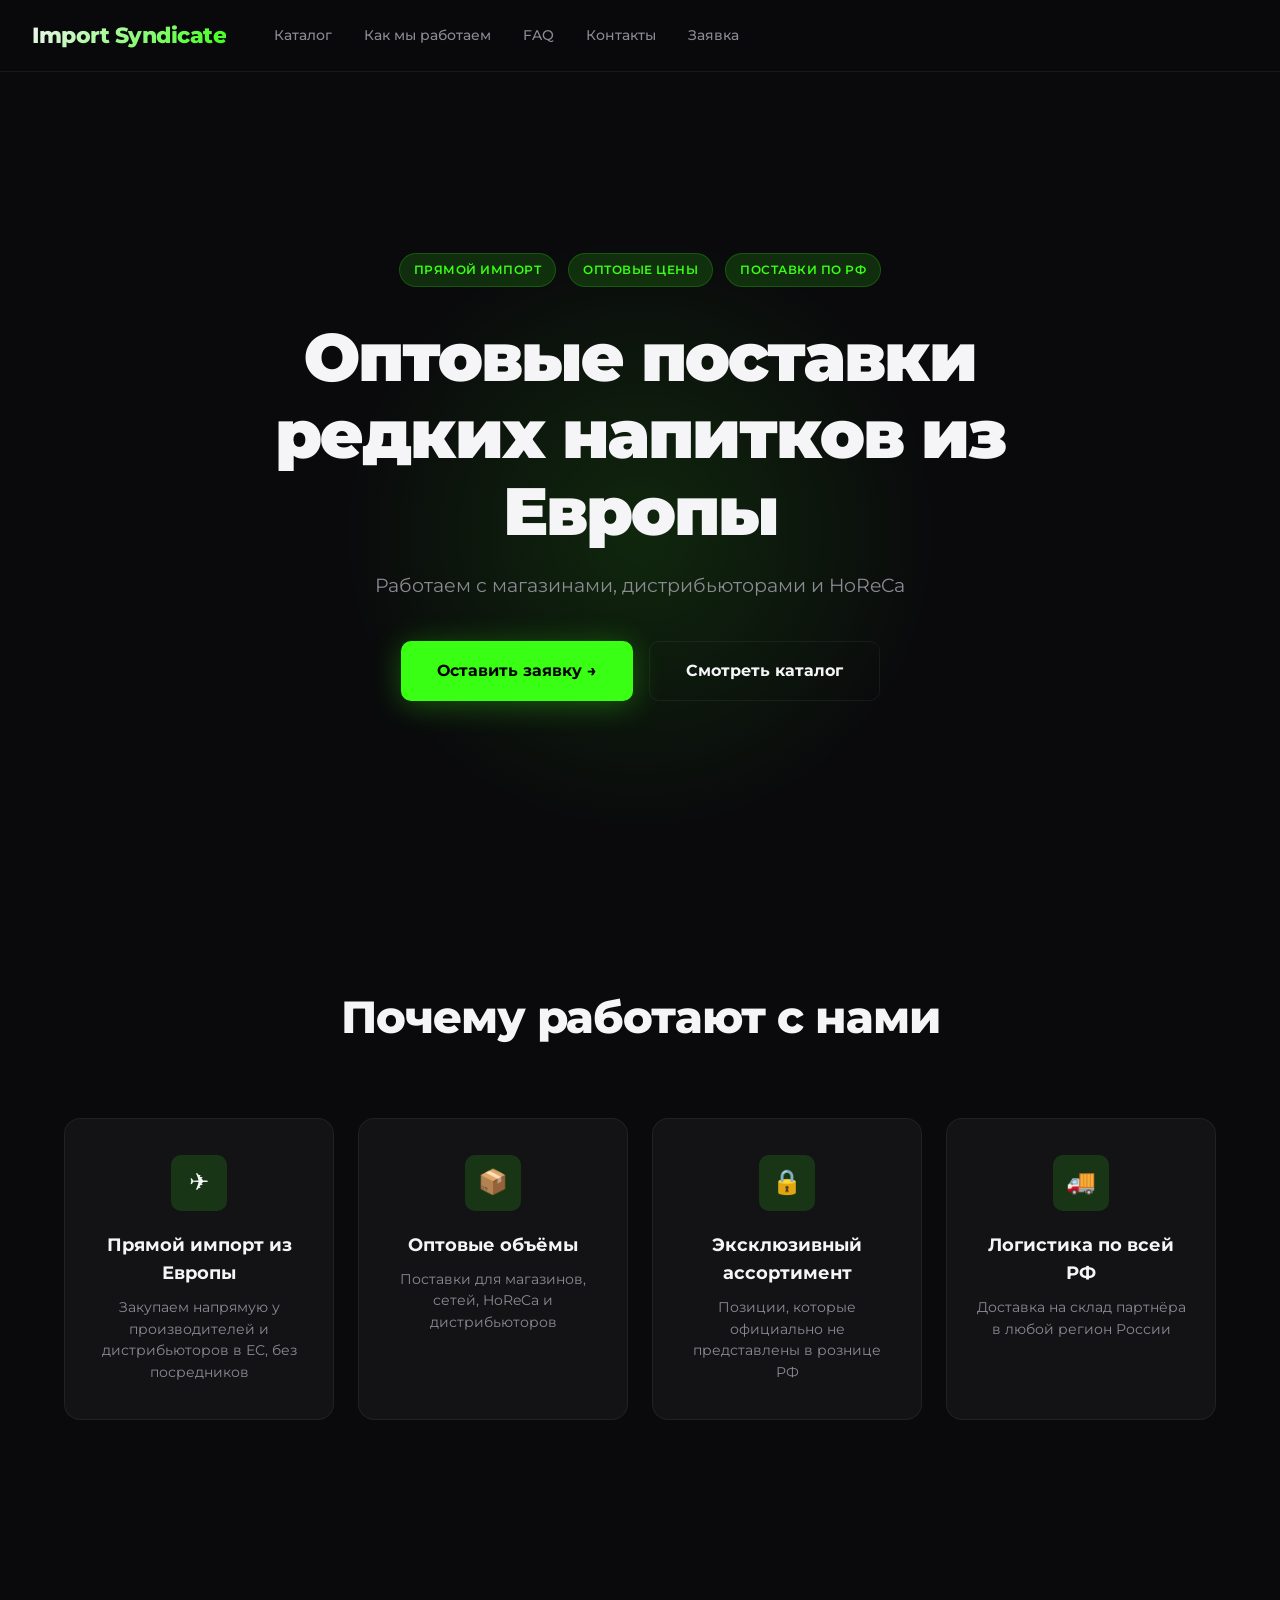
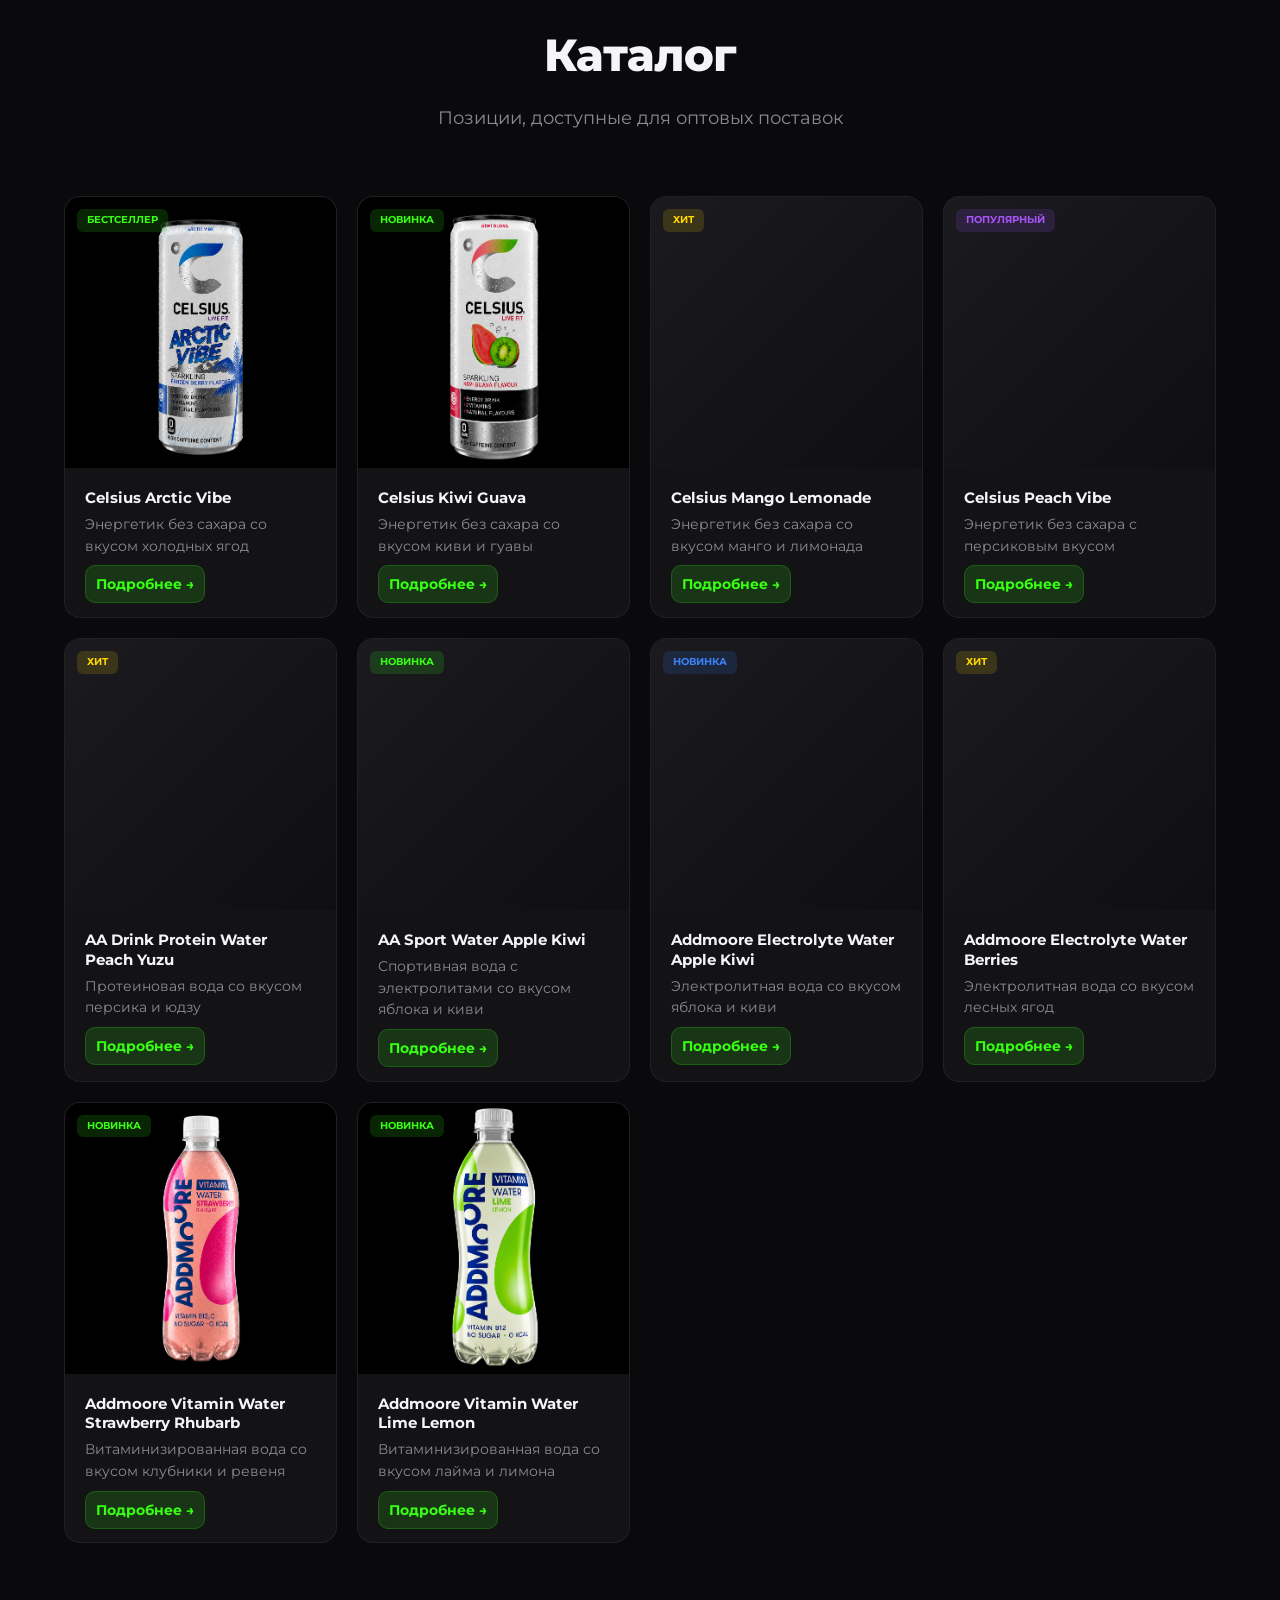
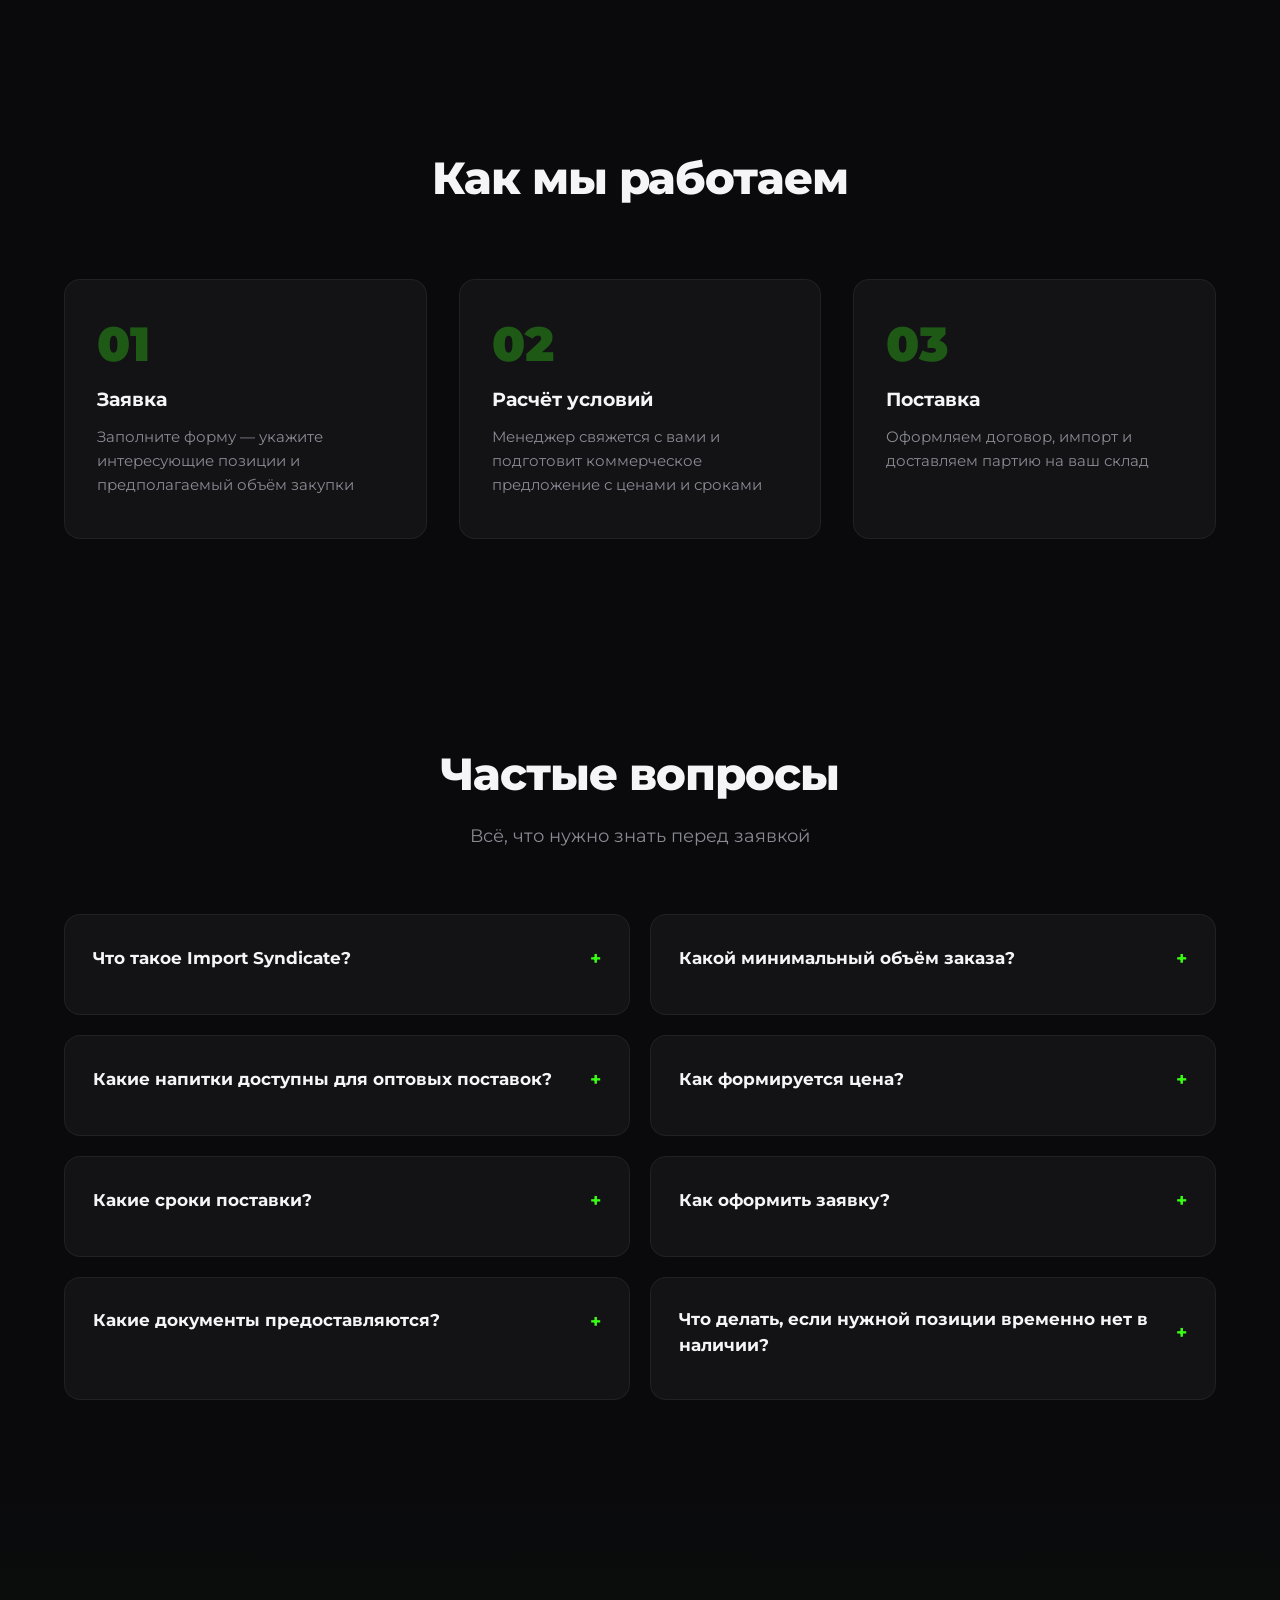
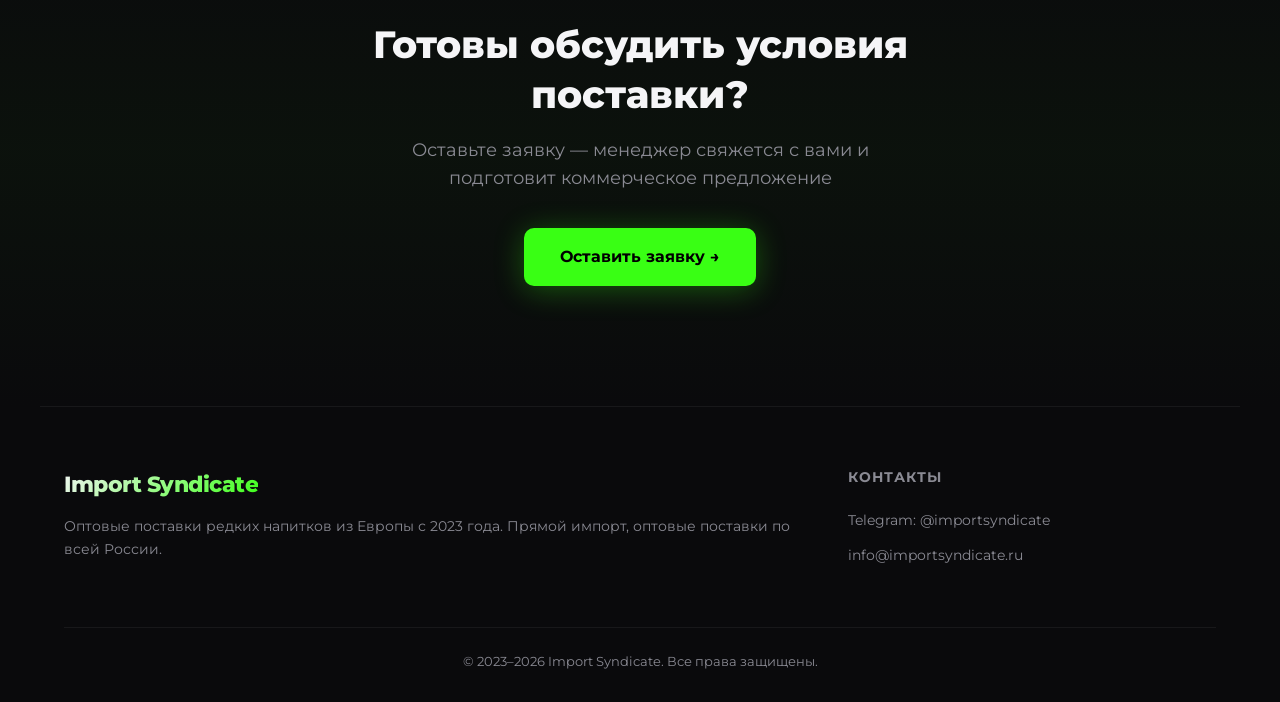
==== index.html @ 027c21fb "Use generated favicon png" ====
<!DOCTYPE html>
<html lang="ru">
<head>
  <meta charset="UTF-8">
  <meta name="viewport" content="width=device-width, initial-scale=1.0">
  <title>Import Syndicate — Оптовые поставки редких напитков из Европы</title>
  <meta name="description" content="Оптовые поставки редких энергетиков и безалкогольных напитков из Европы и США. Прямой импорт от паллеты по всей России.">
  <meta name="keywords" content="опт напитки, оптовые энергетики, Celsius оптом, дистрибуция напитков, прямой импорт">
  <link rel="canonical" href="https://importsyndicate.ru/">
  <meta name="robots" content="index, follow">
  <meta property="og:type" content="website">
  <meta property="og:title" content="Import Syndicate — Оптовые поставки редких напитков">
  <meta property="og:description" content="Прямой импорт редких энергетиков и безалкогольных напитков. Оптовые поставки по России от паллеты.">
  <meta property="og:image" content="https://importsyndicate.ru/images/og-image.jpg">
  <meta property="og:url" content="https://importsyndicate.ru/">
  <meta name="twitter:card" content="summary_large_image">
  <!-- ФАВИКОНКА -->
  <link rel="icon" href="./favicon.png?v=1" type="image/png">
  <link rel="shortcut icon" href="./favicon.png?v=1" type="image/png">
  <link rel="apple-touch-icon" href="./favicon.png?v=1" type="image/png">
  <script type="application/ld+json">
  {"@context":"https://schema.org","@type":"WebSite","name":"Import Syndicate","url":"https://importsyndicate.ru/","description":"Оптовые поставки редких напитков из Европы и США — прямой импорт"}
  </script>

  <link rel="preconnect" href="https://fonts.googleapis.com">
  <link rel="preconnect" href="https://fonts.gstatic.com" crossorigin>
  <link rel="preconnect" href="https://wsrv.nl">
  <link href="https://fonts.googleapis.com/css2?family=Montserrat:wght@400;500;600;700;800;900&display=swap" rel="stylesheet">

  <style>
    :root{
      --bg:#0a0a0c;
      --bg-card:#131316;
      --bg-input:#1a1a1f;
      --text:#f5f5f7;
      --text-secondary:#8a8a93;
      --accent:#39ff14;
      --accent-dim:rgba(57,255,20,0.15);
      --accent-glow:rgba(57,255,20,0.4);
      --border:rgba(255,255,255,0.06);
      --gold:#ffd700;
      --blue:#3b82f6;
      --purple:#a855f7;
      --radius:16px;
      --radius-sm:10px;
      --transition:0.3s cubic-bezier(0.4,0,0.2,1);
      --max-width:1200px;
      --header-height:72px
    }

    *{margin:0;padding:0;box-sizing:border-box}
    html{scroll-behavior:smooth}
    body{font-family:'Montserrat',system-ui,-apple-system,sans-serif;background:var(--bg);color:var(--text);line-height:1.6;overflow-x:hidden;-webkit-font-smoothing:antialiased;margin-top:var(--header-height)}
    ::selection{background:var(--accent);color:#000}
    a{color:inherit;text-decoration:none}
    img{max-width:100%;display:block}

    /* === ШАПКА === */
    .header{position:fixed;top:0;left:0;right:0;height:var(--header-height);background:rgba(10,10,12,0.88);backdrop-filter:blur(20px);-webkit-backdrop-filter:blur(20px);border-bottom:1px solid var(--border);z-index:1000;display:flex;align-items:center;justify-content:flex-start;padding:0 32px;gap:48px;transition:var(--transition)}
    .header.scrolled{background:rgba(10,10,12,0.96);box-shadow:0 4px 30px rgba(0,0,0,0.4)}
    .logo{font-size:1.4rem;font-weight:800;letter-spacing:-0.5px;background:linear-gradient(135deg,var(--text) 0%,var(--accent) 100%);-webkit-background-clip:text;-webkit-text-fill-color:transparent;background-clip:text;flex-shrink:0;cursor:pointer}
    .nav{display:flex;gap:32px;align-items:center;flex:1}
    .nav a,.nav span{font-size:0.9rem;font-weight:500;color:var(--text-secondary);transition:var(--transition);position:relative;white-space:nowrap;cursor:pointer}
    .nav a:hover,.nav span:hover{color:var(--text)}
    .nav a::after,.nav span::after{content:'';position:absolute;bottom:-4px;left:0;width:0;height:2px;background:var(--accent);transition:var(--transition);border-radius:2px}
    .nav a:hover::after,.nav span:hover::after{width:100%}
    .header-actions{display:flex;align-items:center;gap:16px;margin-left:auto}
    .mobile-menu-btn{display:none;background:none;border:none;color:var(--text);font-size:1.5rem;cursor:pointer}

    /* === КНОПКИ === */
    .btn{padding:16px 36px;border-radius:var(--radius-sm);font-size:1rem;font-weight:700;cursor:pointer;transition:var(--transition);border:none;display:inline-flex;align-items:center;gap:8px;justify-content:center}
    .btn-primary{background:var(--accent);color:#000;box-shadow:0 4px 30px rgba(57,255,20,0.3)}
    .btn-primary:hover{transform:translateY(-2px);box-shadow:0 8px 40px rgba(57,255,20,0.5)}
    .btn-secondary{background:transparent;color:var(--text);border:1px solid var(--border)}
    .btn-secondary:hover{border-color:var(--text-secondary);background:rgba(255,255,255,0.03)}
    .btn-outline{background:transparent;color:var(--accent);border:1px solid var(--accent)}
    .btn-outline:hover{background:var(--accent);color:#000}
    .btn-large{padding:20px 48px;font-size:1.1rem}
    .btn:disabled{opacity:0.5;cursor:not-allowed;transform:none!important}

    /* === СЕКЦИИ === */
    .section{padding:100px 24px;max-width:var(--max-width);margin:0 auto}
    .section-header{text-align:center;margin-bottom:64px}
    .section-header h2{font-size:clamp(1.8rem,4vw,2.8rem);font-weight:800;margin-bottom:12px;letter-spacing:-1px}
    .section-header p{color:var(--text-secondary);font-size:1.1rem;max-width:560px;margin:0 auto}

    /* === HERO === */
    .hero{min-height:90vh;display:flex;flex-direction:column;justify-content:center;align-items:center;text-align:center;padding:calc(var(--header-height)+60px) 24px 80px;position:relative;overflow:hidden}
    .hero::before{content:'';position:absolute;top:20%;left:50%;transform:translateX(-50%);width:600px;height:600px;background:radial-gradient(circle,var(--accent-glow) 0%,transparent 70%);opacity:0.3;pointer-events:none;animation:pulse 4s ease-in-out infinite}
    @keyframes pulse{0%,100%{transform:translateX(-50%) scale(1);opacity:0.3}50%{transform:translateX(-50%) scale(1.1);opacity:0.5}}
    .hero-content{position:relative;z-index:2;max-width:760px}
    .hero-badges{display:flex;gap:12px;justify-content:center;flex-wrap:wrap;margin-bottom:32px}
    .badge{background:var(--accent-dim);color:var(--accent);padding:6px 14px;border-radius:100px;font-size:0.75rem;font-weight:600;letter-spacing:0.5px;text-transform:uppercase;border:1px solid rgba(57,255,20,0.2)}
    .hero h1{font-size:clamp(2.4rem,5.5vw,4.2rem);font-weight:900;line-height:1.15;letter-spacing:-2px;margin-bottom:20px}
    .hero h1 span{background:linear-gradient(135deg,var(--accent) 0%,#2ecc71 100%);-webkit-background-clip:text;-webkit-text-fill-color:transparent;background-clip:text}
    .hero p{font-size:clamp(1rem,2vw,1.2rem);color:var(--text-secondary);max-width:620px;margin:0 auto 40px}
    .hero-buttons{display:flex;gap:16px;justify-content:center;flex-wrap:wrap}

    /* === ПРЕИМУЩЕСТВА === */
    .why-grid{display:grid;grid-template-columns:repeat(auto-fit,minmax(250px,1fr));gap:24px}
    .why-card{background:var(--bg-card);border:1px solid var(--border);border-radius:var(--radius);padding:36px 28px;text-align:center;transition:var(--transition)}
    .why-card:hover{border-color:rgba(57,255,20,0.2);transform:translateY(-4px)}
    .why-icon{width:56px;height:56px;background:var(--accent-dim);border-radius:var(--radius-sm);display:flex;align-items:center;justify-content:center;margin:0 auto 20px;font-size:1.5rem}
    .why-card h3{font-size:1.1rem;font-weight:700;margin-bottom:10px}
    .why-card p{color:var(--text-secondary);font-size:0.9rem;line-height:1.5}

    /* === ПРОДУКТЫ === */
    .products-grid{display:grid;grid-template-columns:repeat(auto-fill,minmax(240px,1fr));gap:20px}
    .product-card{background:var(--bg-card);border:1px solid var(--border);border-radius:var(--radius);overflow:hidden;transition:var(--transition);cursor:pointer}
    .product-card:hover{transform:translateY(-4px);border-color:rgba(57,255,20,0.2)}
    .product-img{aspect-ratio:1;background:linear-gradient(135deg,#1a1a1f 0%,#0f0f12 100%);display:flex;align-items:center;justify-content:center;font-size:2.5rem;position:relative}
    .product-img img{width:100%;height:100%;object-fit:cover;position:absolute;inset:0}
    .product-img .img-fallback{position:relative;z-index:2}
    .product-tag{position:absolute;top:12px;left:12px;padding:3px 10px;border-radius:6px;font-size:0.65rem;font-weight:700;text-transform:uppercase;z-index:3}
    .tag-green{background:rgba(57,255,20,0.15);color:var(--accent)}
    .tag-blue{background:rgba(59,130,246,0.15);color:var(--blue)}
    .tag-gold{background:rgba(255,215,0,0.15);color:var(--gold)}
    .tag-purple{background:rgba(168,85,247,0.15);color:var(--purple)}
    .product-info{padding:20px}
    .product-name{font-size:0.95rem;font-weight:700;margin-bottom:6px;line-height:1.3}
    .product-short{color:var(--text-secondary);font-size:0.85rem;margin-bottom:14px}
    .btn-details{width:100%;padding:10px;background:var(--accent-dim);color:var(--accent);border:1px solid rgba(57,255,20,0.2);border-radius:var(--radius-sm);font-size:0.85rem;font-weight:700;cursor:pointer;transition:var(--transition);text-align:center}
    .btn-details:hover{background:var(--accent);color:#000}

    /* === КАК ЭТО РАБОТАЕТ === */
    .steps-grid{display:grid;grid-template-columns:repeat(auto-fit,minmax(280px,1fr));gap:32px}
    .step-card{background:var(--bg-card);border:1px solid var(--border);border-radius:var(--radius);padding:40px 32px;position:relative;transition:var(--transition)}
    .step-card:hover{border-color:rgba(57,255,20,0.2)}
    .step-num{font-size:3rem;font-weight:900;color:var(--accent);opacity:0.3;line-height:1;margin-bottom:16px}
    .step-card h3{font-size:1.2rem;font-weight:700;margin-bottom:10px}
    .step-card p{color:var(--text-secondary);font-size:0.95rem;line-height:1.6}

    /* === FAQ === */
    .faq-grid{display:grid;grid-template-columns:repeat(auto-fit,minmax(400px,1fr));gap:20px}
    .faq-item{background:var(--bg-card);border:1px solid var(--border);border-radius:var(--radius);padding:28px;transition:var(--transition);cursor:pointer}
    .faq-item:hover{border-color:rgba(57,255,20,0.2)}
    .faq-item.active{border-color:var(--accent)}
    .faq-question{font-size:1.05rem;font-weight:700;margin-bottom:12px;display:flex;justify-content:space-between;align-items:center;gap:12px}
    .faq-question::after{content:'+';font-size:1.2rem;color:var(--accent);flex-shrink:0;transition:var(--transition)}
    .faq-item.active .faq-question::after{content:'−'}
    .faq-answer{color:var(--text-secondary);font-size:0.95rem;line-height:1.7;max-height:0;overflow:hidden;transition:max-height 0.3s ease,padding 0.3s ease}
    .faq-item.active .faq-answer{max-height:300px;padding-top:12px}

    /* === CTA БЛОК === */
    .cta-block{background:linear-gradient(180deg,var(--bg) 0%,rgba(57,255,20,0.03) 50%,var(--bg) 100%);text-align:center;padding:120px 24px}
    .cta-block h2{font-size:clamp(1.6rem,4vw,2.4rem);font-weight:800;max-width:640px;margin:0 auto 16px;line-height:1.3}
    .cta-block p{color:var(--text-secondary);font-size:1.1rem;max-width:520px;margin:0 auto 36px}

    /* === ФУТЕР === */
    .footer{border-top:1px solid var(--border);padding:60px 24px 30px;max-width:var(--max-width);margin:0 auto}
    .footer-grid{display:grid;grid-template-columns:2fr 1fr;gap:48px;margin-bottom:48px}
    .footer-brand .logo{margin-bottom:12px;display:inline-block}
    .footer-brand p{color:var(--text-secondary);font-size:0.9rem}
    .footer-col h4{font-size:0.85rem;font-weight:700;text-transform:uppercase;letter-spacing:1px;margin-bottom:20px;color:var(--text-secondary)}
    .footer-col a{display:block;color:var(--text-secondary);font-size:0.9rem;margin-bottom:12px;transition:var(--transition)}
    .footer-col a:hover{color:var(--accent)}
    .footer-bottom{border-top:1px solid var(--border);padding-top:24px;text-align:center;color:var(--text-secondary);font-size:0.8rem}


    /* === МОБИЛЬНОЕ МЕНЮ === */
    .mobile-nav{display:flex;flex-direction:column;position:fixed;top:var(--header-height);left:0;right:0;background:var(--bg);border-bottom:1px solid var(--border);z-index:999;max-height:0;overflow:hidden;opacity:0;transition:max-height 0.35s cubic-bezier(0.4,0,0.2,1),opacity 0.25s ease,padding 0.3s ease;padding:0 24px}
    .mobile-nav.active{max-height:400px;opacity:1;padding:8px 24px 16px}
    .mobile-nav span{padding:14px 0;color:var(--text-secondary);font-weight:500;border-bottom:1px solid var(--border);cursor:pointer;transition:color 0.2s,transform 0.3s ease,opacity 0.3s ease;transform:translateY(-8px);opacity:0}
    .mobile-nav.active span{transform:translateY(0);opacity:1}
    .mobile-nav.active span:nth-child(1){transition-delay:0.05s}
    .mobile-nav.active span:nth-child(2){transition-delay:0.10s}
    .mobile-nav.active span:nth-child(3){transition-delay:0.15s}
    .mobile-nav.active span:nth-child(4){transition-delay:0.20s}
    .mobile-nav.active span:nth-child(5){transition-delay:0.25s}
    .mobile-nav span:hover{color:var(--accent)}
    .mobile-nav span:last-child{border-bottom:none}
    /* === ХЛЕБНЫЕ КРОШКИ === */
    .breadcrumbs{max-width:var(--max-width);margin:0 auto;padding:24px 24px 0;display:flex;gap:8px;align-items:center;font-size:0.85rem;color:var(--text-secondary)}
    .breadcrumbs span:hover{color:var(--accent);cursor:pointer}
    .breadcrumbs .current{color:var(--text);cursor:default}

    /* === СТРАНИЦА ТОВАРА === */
    .product-page{max-width:var(--max-width);margin:0 auto;padding:40px 24px 100px}
    .product-layout{display:grid;grid-template-columns:1fr 1fr;gap:64px;align-items:start}
    .product-main-img{width:100%;aspect-ratio:1;background:linear-gradient(135deg,#1a1a1f 0%,#0f0f12 100%);border-radius:var(--radius);display:flex;align-items:center;justify-content:center;border:1px solid var(--border);position:relative;overflow:hidden}
    .product-main-img img{width:100%;height:100%;object-fit:cover;position:absolute;inset:0}
    .product-main-img .img-fallback{position:relative;z-index:2;font-size:6rem}
    .product-main-img::before{content:'';position:absolute;inset:0;background:radial-gradient(circle at 30% 30%,var(--accent-glow) 0%,transparent 50%);opacity:0.2;z-index:1}
    .product-info-page h1{font-size:clamp(1.8rem,4vw,2.6rem);font-weight:900;margin-bottom:16px;line-height:1.2;letter-spacing:-1px}
    .product-tag-page{display:inline-block;padding:4px 14px;border-radius:100px;font-size:0.75rem;font-weight:700;text-transform:uppercase;letter-spacing:0.5px;margin-bottom:20px}
    .product-desc-page{color:var(--text-secondary);font-size:1.05rem;line-height:1.7;margin-bottom:32px}
    .product-actions{display:flex;gap:12px;margin-bottom:32px}
    .product-actions .btn{flex:1;padding:18px 24px;font-size:1.05rem}
    .product-details,.product-features,.product-comp{margin-bottom:32px}
    .product-details h3,.product-features h3,.product-comp h3{font-size:1.1rem;font-weight:700;margin-bottom:16px;text-transform:uppercase;letter-spacing:1px;color:var(--text-secondary)}
    .detail-row{display:flex;justify-content:space-between;padding:12px 0;border-bottom:1px solid var(--border);font-size:0.95rem}
    .detail-row span:first-child{color:var(--text-secondary)}
    .detail-row span:last-child{font-weight:600;text-align:right}
    .feature-list{list-style:none}
    .feature-list li{padding:8px 0;display:flex;align-items:flex-start;gap:12px;font-size:0.95rem;color:var(--text-secondary)}
    .feature-list li::before{content:'✓';color:var(--accent);font-weight:800;flex-shrink:0}
    .comp-text{color:var(--text-secondary);font-size:0.9rem;line-height:1.7;background:var(--bg-card);border:1px solid var(--border);border-radius:var(--radius-sm);padding:16px}

    /* === ПОХОЖИЕ ТОВАРЫ === */
    .related-section{max-width:var(--max-width);margin:0 auto;padding:0 24px 100px}
    .related-section h2{font-size:1.5rem;font-weight:800;margin-bottom:32px}
    .related-grid{display:grid;grid-template-columns:repeat(auto-fit,minmax(220px,1fr));gap:20px}

    /* === ФОРМА ЗАЯВКИ === */
    .form-page{max-width:700px;margin:0 auto;padding:40px 24px 100px}
    .form-header{text-align:center;margin-bottom:48px}
    .form-header h1{font-size:clamp(1.8rem,4vw,2.4rem);font-weight:800;margin-bottom:12px}
    .form-header p{color:var(--text-secondary);font-size:1.05rem}
    .order-form{background:var(--bg-card);border:1px solid var(--border);border-radius:var(--radius);padding:32px}
    .form-group{margin-bottom:20px}
    .form-group label{display:block;font-size:0.9rem;font-weight:600;margin-bottom:8px}
    .form-group label .required{color:var(--accent);margin-left:2px}
    .form-group input,.form-group textarea,.form-group select{width:100%;padding:14px 16px;background:var(--bg-input);border:1px solid var(--border);border-radius:var(--radius-sm);color:var(--text);font-size:1rem;font-family:inherit;transition:var(--transition)}
    .form-group input:focus,.form-group textarea:focus,.form-group select:focus{outline:none;border-color:var(--accent);box-shadow:0 0 0 3px var(--accent-dim)}
    .form-group input::placeholder,.form-group textarea::placeholder{color:var(--text-secondary);opacity:0.5}
    .form-group textarea{min-height:110px;resize:vertical}
    .form-row{display:grid;grid-template-columns:1fr 1fr;gap:16px}
    .checkbox-row{display:flex;flex-wrap:wrap;gap:10px}
    .checkbox-pill{display:flex;align-items:center;gap:8px;background:var(--bg-input);border:1px solid var(--border);border-radius:100px;padding:10px 16px;font-size:0.85rem;cursor:pointer;transition:var(--transition)}
    .checkbox-pill:hover{border-color:var(--accent)}
    .checkbox-pill input{width:auto;accent-color:var(--accent)}
    .form-submit{width:100%;margin-top:12px}
    .form-privacy{margin-top:16px;font-size:0.8rem;color:var(--text-secondary);text-align:center;line-height:1.5}

    /* === УСПЕШНАЯ ЗАЯВКА === */
    .success-page{min-height:70vh;display:flex;flex-direction:column;justify-content:center;align-items:center;text-align:center;padding:40px 24px 80px;max-width:600px;margin:0 auto}
    .success-icon{width:80px;height:80px;background:var(--accent-dim);border-radius:50%;display:flex;align-items:center;justify-content:center;font-size:2.5rem;margin-bottom:24px;border:2px solid var(--accent);box-shadow:0 0 30px var(--accent-glow)}
    .success-page h1{font-size:clamp(1.6rem,4vw,2.2rem);font-weight:800;margin-bottom:16px}
    .success-page p{color:var(--text-secondary);font-size:1.05rem;margin-bottom:32px;line-height:1.6}

    /* === АДАПТИВ === */
    @media(max-width:900px){
      .product-layout{grid-template-columns:1fr}
      .faq-grid{grid-template-columns:1fr}
    }
    @media(max-width:768px){
      .nav{display:none}
      .mobile-menu-btn{display:block}
      .header{padding:0 16px;gap:16px}
      .footer-grid{grid-template-columns:1fr;gap:32px}
      .hero{padding-top:calc(var(--header-height)+40px)}
      .section{padding:60px 20px}
      .product-actions{flex-direction:column}
      .form-row{grid-template-columns:1fr}
      .related-grid{grid-template-columns:1fr}
    }

    /* === АНИМАЦИИ === */
    @keyframes fadeInUp{from{opacity:0;transform:translateY(30px)}to{opacity:1;transform:translateY(0)}}
    .animate-in{opacity:0;animation:fadeInUp 0.6s ease forwards}
    :focus-visible{outline:2px solid var(--accent);outline-offset:2px;border-radius:4px}
  </style>
</head>
<body>

  <!-- ШАПКА -->
  <header class="header" id="header">
    <span class="logo" onclick="router.navigate('')">Import Syndicate</span>
    <nav class="nav" id="mainNav"></nav>
    <div class="header-actions">
      <button class="mobile-menu-btn" id="mobileMenuBtn">☰</button>
    </div>
  </header>

  <!-- МОБИЛЬНОЕ МЕНЮ -->
  <nav class="mobile-nav" id="mobileNav"></nav>

  <!-- ОСНОВНОЙ КОНТЕНТ -->
  <main id="app"></main>

  <!-- СКРИПТЫ -->
  <script src="content.js"></script>
  <script>

    // ============================================
    // УТИЛИТЫ
    // ============================================
    const imgPath = name => name ? SITE.imagesPath + name : null;

    // ============================================
    // ОПТИМИЗАЦИЯ ИЗОБРАЖЕНИЙ
    // ============================================
    // Оригинальные картинки часто весят по несколько мегабайт (фото "как есть"),
    // из-за этого сайт грузится медленно, а на медленном интернете загрузка
    // может вообще не успевать завершиться (картинка "не грузится").
    //
    // Чтобы не трогать сами файлы, изображения прогоняются через бесплатный
    // CDN-прокси wsrv.nl: он сам скачивает оригинал с сайта, один раз сжимает,
    // конвертирует в современный формат WebP и дальше отдаёт уже готовую,
    // лёгкую версию из кэша — без потери видимого качества.
    // Если прокси недоступен — картинка автоматически подгрузится напрямую
    // с сайта, а если и это не получится — покажется эмодзи-заглушка.
    function optimizedSrc(originalSrc, width) {
      const absoluteUrl = new URL(originalSrc, window.location.href).href;
      return `https://wsrv.nl/?url=${encodeURIComponent(absoluteUrl)}&w=${width}&output=webp&q=82&af`;
    }

    function imgHTML(src, fallback, { width = 480, priority = false } = {}) {
      if (!src) return `<span class="img-fallback">${fallback}</span>`;
      const small = optimizedSrc(src, width);
      const large = optimizedSrc(src, width * 2);
      const loadingAttr = priority ? `loading="eager" fetchpriority="high"` : `loading="lazy"`;
      return `<img
          src="${small}"
          srcset="${small} 1x, ${large} 2x"
          alt=""
          ${loadingAttr}
          decoding="async"
          width="${width}" height="${width}"
          data-orig="${src}"
          onerror="if(!this.dataset.fallbackStage){this.dataset.fallbackStage='orig';this.removeAttribute('srcset');this.src=this.dataset.orig;}else{this.style.display='none';this.parentElement.querySelector('.img-fallback').style.display='flex';}"
        >` +
        `<span class="img-fallback" style="display:none">${fallback}</span>`;
    }

    // ============================================
    // МОБИЛЬНОЕ МЕНЮ
    // ============================================
    function toggleMobileMenu() {
      const nav = document.getElementById("mobileNav");
      const btn = document.getElementById("mobileMenuBtn");
      const isOpen = nav.classList.toggle("active");
      btn.textContent = isOpen ? "✕" : "☰";
    }

    // ============================================
    // РОУТЕР
    // ============================================
    const router = {
      navigate(path) {
        window.location.hash = path;
      },
      parse() {
        const hash = window.location.hash.replace("#", "").replace(/^\//, "");
        const [page, ...rest] = hash.split("/");
        return { page, params: rest };
      },
      render() {
        const { page, params } = this.parse();
        const app = document.getElementById("app");
        window.scrollTo({ top: 0, left: 0, behavior: "smooth" });
        document.getElementById("mobileNav").classList.remove("active"); document.getElementById("mobileMenuBtn").textContent = "☰";

        if (!page || page === "") {
          app.innerHTML = renderHome();
          initHome();
        } else if (page === "product" && params[0]) {
          const p = SITE.products.find(x => x.id === params[0]);
          if (p) { app.innerHTML = renderProductPage(p); initScrollEffects(); }
          else router.navigate("");
        } else if (page === "order") {
          app.innerHTML = renderOrderForm();
          initOrderForm();
        } else if (page === "success") {
          app.innerHTML = renderSuccess();
        } else {
          router.navigate("");
        }
      }
    };

    // ============================================
    // ГЛАВНАЯ СТРАНИЦА
    // ============================================
    function renderHome() {
      return `
        <section class="hero">
          <div class="hero-content">
            <div class="hero-badges">${SITE.hero.badges.map(b => `<span class="badge">${b}</span>`).join("")}</div>
            <h1>${SITE.hero.headline.replace("Европы и США", "<span>Европы и США</span>")}</h1>
            <p>${SITE.hero.subheadline}</p>
            <div class="hero-buttons">
              <span class="btn btn-primary" onclick="router.navigate('order')">Оставить заявку →</span>
              <span class="btn btn-secondary" onclick="scrollToSection('products')">Смотреть каталог</span>
            </div>
          </div>
        </section>

        <section class="section" id="why-us">
          <div class="section-header">
            <h2>Почему работают с нами</h2>
          </div>
          <div class="why-grid" id="whyGrid"></div>
        </section>

        <section class="section" id="products">
          <div class="section-header">
            <h2>Каталог</h2>
            <p>Позиции, доступные для оптовых поставок</p>
          </div>
          <div class="products-grid" id="productsGrid"></div>
        </section>

        <section class="section" id="how-it-works">
          <div class="section-header">
            <h2>Как мы работаем</h2>
          </div>
          <div class="steps-grid" id="stepsGrid"></div>
        </section>

        <section class="section" id="faq">
          <div class="section-header">
            <h2>Частые вопросы</h2>
            <p>Всё, что нужно знать перед заявкой</p>
          </div>
          <div class="faq-grid" id="faqGrid"></div>
        </section>

        <section class="cta-block">
          <h2>Готовы обсудить условия поставки?</h2>
          <p>Оставьте заявку — менеджер свяжется с вами и подготовит коммерческое предложение</p>
          <span class="btn btn-primary" onclick="router.navigate('order')">Оставить заявку →</span>
        </section>

        ${renderFooter()}
      `;
    }

    function initHome() {
      document.getElementById("whyGrid").innerHTML = SITE.whyUs.map(w =>
        `<div class="why-card"><div class="why-icon">${w.icon}</div><h3>${w.title}</h3><p>${w.desc}</p></div>`
      ).join("");

      document.getElementById("productsGrid").innerHTML = SITE.products.map((p, i) =>
        `<article class="product-card" onclick="router.navigate('product/${p.id}')">
          <div class="product-img">${imgHTML(imgPath(p.image), p.emoji, { width: 400, priority: i < 4 })}<span class="product-tag ${p.tagClass}">${p.tag}</span></div>
          <div class="product-info">
            <h3 class="product-name">${p.name}</h3>
            <p class="product-short">${p.shortDesc}</p>
            <span class="btn-details">Подробнее →</span>
          </div>
        </article>`
      ).join("");

      document.getElementById("stepsGrid").innerHTML = SITE.steps.map(s =>
        `<div class="step-card"><div class="step-num">${s.num}</div><h3>${s.title}</h3><p>${s.desc}</p></div>`
      ).join("");

      document.getElementById("faqGrid").innerHTML = SITE.faq.map((f, i) =>
        `<div class="faq-item" onclick="toggleFaq(${i})">
          <div class="faq-question">${f.question}</div>
          <div class="faq-answer" id="faq-answer-${i}">${f.answer}</div>
        </div>`
      ).join("");

      initScrollEffects();
    }

    // ============================================
    // FAQ
    // ============================================
    function toggleFaq(i) {
      const items = document.querySelectorAll('.faq-item');
      items.forEach((item, idx) => {
        if (idx === i) item.classList.toggle('active');
        else item.classList.remove('active');
      });
    }

    // ============================================
    // ПРОКРУТКА К СЕКЦИИ
    // ============================================
    function scrollToSection(id) {
      if (window.location.hash && window.location.hash !== "#") {
        router.navigate("");
        setTimeout(() => {
          const el = document.getElementById(id);
          if (el) el.scrollIntoView({ behavior: "smooth" });
        }, 100);
      } else {
        const el = document.getElementById(id);
        if (el) el.scrollIntoView({ behavior: "smooth" });
      }
    }

    // ============================================
    // СТРАНИЦА ТОВАРА
    // ============================================
    function renderProductPage(p) {
      const related = SITE.products.filter(x => x.id !== p.id);

      return `
        <div class="breadcrumbs">
          <span onclick="router.navigate('')">Главная</span><span>/</span>
          <span onclick="scrollToSection('products')">Каталог</span><span>/</span>
          <span class="current">${p.name}</span>
        </div>
        <main class="product-page">
          <div class="product-layout">
            <div class="product-main-img">${imgHTML(imgPath(p.image), p.emoji, { width: 700, priority: true })}</div>
            <div class="product-info-page">
              <span class="product-tag-page ${p.tagClass}">${p.tag}</span>
              <h1>${p.name}</h1>
              <p class="product-desc-page">${p.fullDesc}</p>
              <div class="product-actions">
                <span class="btn btn-primary btn-large" onclick="router.navigate('order')">Оставить заявку на поставку</span>
              </div>
              <div class="product-details">
                <h3>Характеристики</h3>
                ${p.details.map(d => `<div class="detail-row"><span>${d.label}</span><span>${d.value}</span></div>`).join("")}
              </div>
              <div class="product-features">
                <h3>Особенности</h3>
                <ul class="feature-list">${p.features.map(f => `<li>${f}</li>`).join("")}</ul>
              </div>
              <div class="product-comp">
                <h3>Состав</h3>
                <p class="comp-text">${p.composition}</p>
              </div>
            </div>
          </div>
        </main>
        <section class="related-section">
          <h2>Другие позиции каталога</h2>
          <div class="related-grid">
            ${related.map(r => `
              <article class="product-card" onclick="router.navigate('product/${r.id}')">
                <div class="product-img">${imgHTML(imgPath(r.image), r.emoji, { width: 400 })}<span class="product-tag ${r.tagClass}">${r.tag}</span></div>
                <div class="product-info">
                  <h3 class="product-name">${r.name}</h3>
                  <p class="product-short">${r.shortDesc}</p>
                  <span class="btn-details">Подробнее →</span>
                </div>
              </article>
            `).join("")}
          </div>
        </section>
        ${renderFooter()}
      `;
    }

    // ============================================
    // ФОРМА ЗАЯВКИ (Formspree)
    // ============================================
    function renderOrderForm() {
      const f = SITE.form;
      return `
        <div class="form-page">
          <div class="form-header">
            <h1>${f.title}</h1>
            <p>${f.subtitle}</p>
          </div>
          <form class="order-form" id="orderForm" action="https://formspree.io/f/${SITE.formspreeId}" method="POST">
            <input type="hidden" name="_subject" value="Новая заявка на оптовую поставку — Import Syndicate">

            <div class="form-row">
              <div class="form-group">
                <label>Имя <span class="required">*</span></label>
                <input type="text" name="name" placeholder="Иван Иванов" required>
              </div>
              <div class="form-group">
                <label>Компания</label>
                <input type="text" name="company" placeholder="ООО «Пример»">
              </div>
            </div>

            <div class="form-row">
              <div class="form-group">
                <label>Телефон <span class="required">*</span></label>
                <input type="tel" name="phone" placeholder="+7 (999) 000-00-00" required>
              </div>
              <div class="form-group">
                <label>Email <span class="required">*</span></label>
                <input type="email" name="email" placeholder="ivan@company.ru" required>
              </div>
            </div>

            <div class="form-group">
              <label>Интересующие позиции</label>
              <div class="checkbox-row">
                ${SITE.products.map(p => `
                  <label class="checkbox-pill">
                    <input type="checkbox" name="products" value="${p.name}">
                    ${p.name}
                  </label>
                `).join("")}
              </div>
            </div>

            <div class="form-row">
              <div class="form-group">
                <label>Примерный объём</label>
                <input type="text" name="volume" placeholder="например, 1 паллета / 500 кейсов / в месяц">
              </div>
              <div class="form-group">
                <label>Город / регион</label>
                <input type="text" name="region" placeholder="Москва">
              </div>
            </div>

            <div class="form-group">
              <label>Комментарий</label>
              <textarea name="comment" placeholder="Дополнительная информация о запросе"></textarea>
            </div>

            <button type="submit" class="btn btn-primary btn-large form-submit" id="submitBtn">${f.submitBtn}</button>
            <p class="form-privacy">${f.privacyNote}</p>
          </form>
        </div>
      `;
    }

    function initOrderForm() {
      const form = document.getElementById("orderForm");
      form.addEventListener("submit", async (e) => {
        e.preventDefault();
        const btn = document.getElementById("submitBtn");
        btn.disabled = true;
        btn.textContent = "Отправка...";
        try {
          const res = await fetch(form.action, { method: "POST", body: new FormData(form), headers: { Accept: "application/json" } });
          if (res.ok) {
            router.navigate("success");
          } else {
            alert("Ошибка отправки. Попробуйте ещё раз.");
            btn.disabled = false;
            btn.textContent = SITE.form.submitBtn;
          }
        } catch (err) {
          alert("Ошибка сети. Проверьте интернет.");
          btn.disabled = false;
          btn.textContent = SITE.form.submitBtn;
        }
      });
    }

    // ============================================
    // УСПЕШНАЯ ЗАЯВКА
    // ============================================
    function renderSuccess() {
      const f = SITE.form;
      return `
        <div class="success-page">
          <div class="success-icon">✓</div>
          <h1>${f.successTitle}</h1>
          <p>${f.successSubtitle}</p>
          <span class="btn btn-primary" onclick="router.navigate('')">${f.successCta}</span>
        </div>
      `;
    }

    // ============================================
    // ФУТЕР
    // ============================================
    function renderFooter() {
      return `
        <footer class="footer" id="footer">
          <div class="footer-grid">
            <div class="footer-brand">
              <span class="logo">${SITE.brand}</span>
              <p>${SITE.tagline} с ${SITE.year.split("–")[0]} года. Прямой импорт, оптовые поставки по всей России.</p>
            </div>
            <div class="footer-col">
              <h4>Контакты</h4>
              <a href="${SITE.telegram}" target="_blank">Telegram: @importsyndicate</a>
              <a href="mailto:${SITE.sellerEmail}">${SITE.sellerEmail}</a>
            </div>
          </div>
          <div class="footer-bottom">© ${SITE.year} ${SITE.brand}. Все права защищены.</div>
        </footer>
      `;
    }

    // ============================================
    // НАВИГАЦИЯ
    // ============================================
    function renderNav() {
      const html = SITE.nav.map(n => `<span onclick="scrollToSection('${n.href.replace("#", "")}')">${n.text}</span>`).join("")
        + `<span onclick="router.navigate('order')">Заявка</span>`;
      document.getElementById("mainNav").innerHTML = html;
      document.getElementById("mobileNav").innerHTML = html;
    }

    // ============================================
    // ЭФФЕКТЫ ПРИ СКРОЛЛЕ
    // ============================================
    function initScrollEffects() {
      const header = document.getElementById("header");
      const observer = new IntersectionObserver(entries => {
        entries.forEach(e => { if (e.isIntersecting) e.target.classList.add("animate-in"); });
      }, { threshold: 0.1 });
      document.querySelectorAll(".why-card,.product-card,.step-card,.faq-item").forEach(el => observer.observe(el));
      window.addEventListener("scroll", () => header.classList.toggle("scrolled", window.scrollY > 20), { passive: true });
    }

    // ============================================
    // ИНИЦИАЛИЗАЦИЯ
    // ============================================
    document.addEventListener("DOMContentLoaded", () => {
      // Восстанавливаем путь после редиректа через 404.html (GitHub Pages хак)
      const redirect = sessionStorage.getItem('spa_redirect');
      if (redirect && redirect !== '/') {
        sessionStorage.removeItem('spa_redirect');
        window.history.replaceState({}, '', redirect);
      }
      renderNav();
      document.getElementById("mobileMenuBtn").addEventListener("click", toggleMobileMenu);
      document.addEventListener("keydown", e => {
        if (e.key === "Escape") { document.getElementById("mobileNav").classList.remove("active"); document.getElementById("mobileMenuBtn").textContent = "☰"; document.getElementById("mobileMenuBtn").textContent = "☰"; }
      });
      window.addEventListener("popstate", () => {
        router.render();
      });
      router.render();
    });
  </script>
</body>
</html>
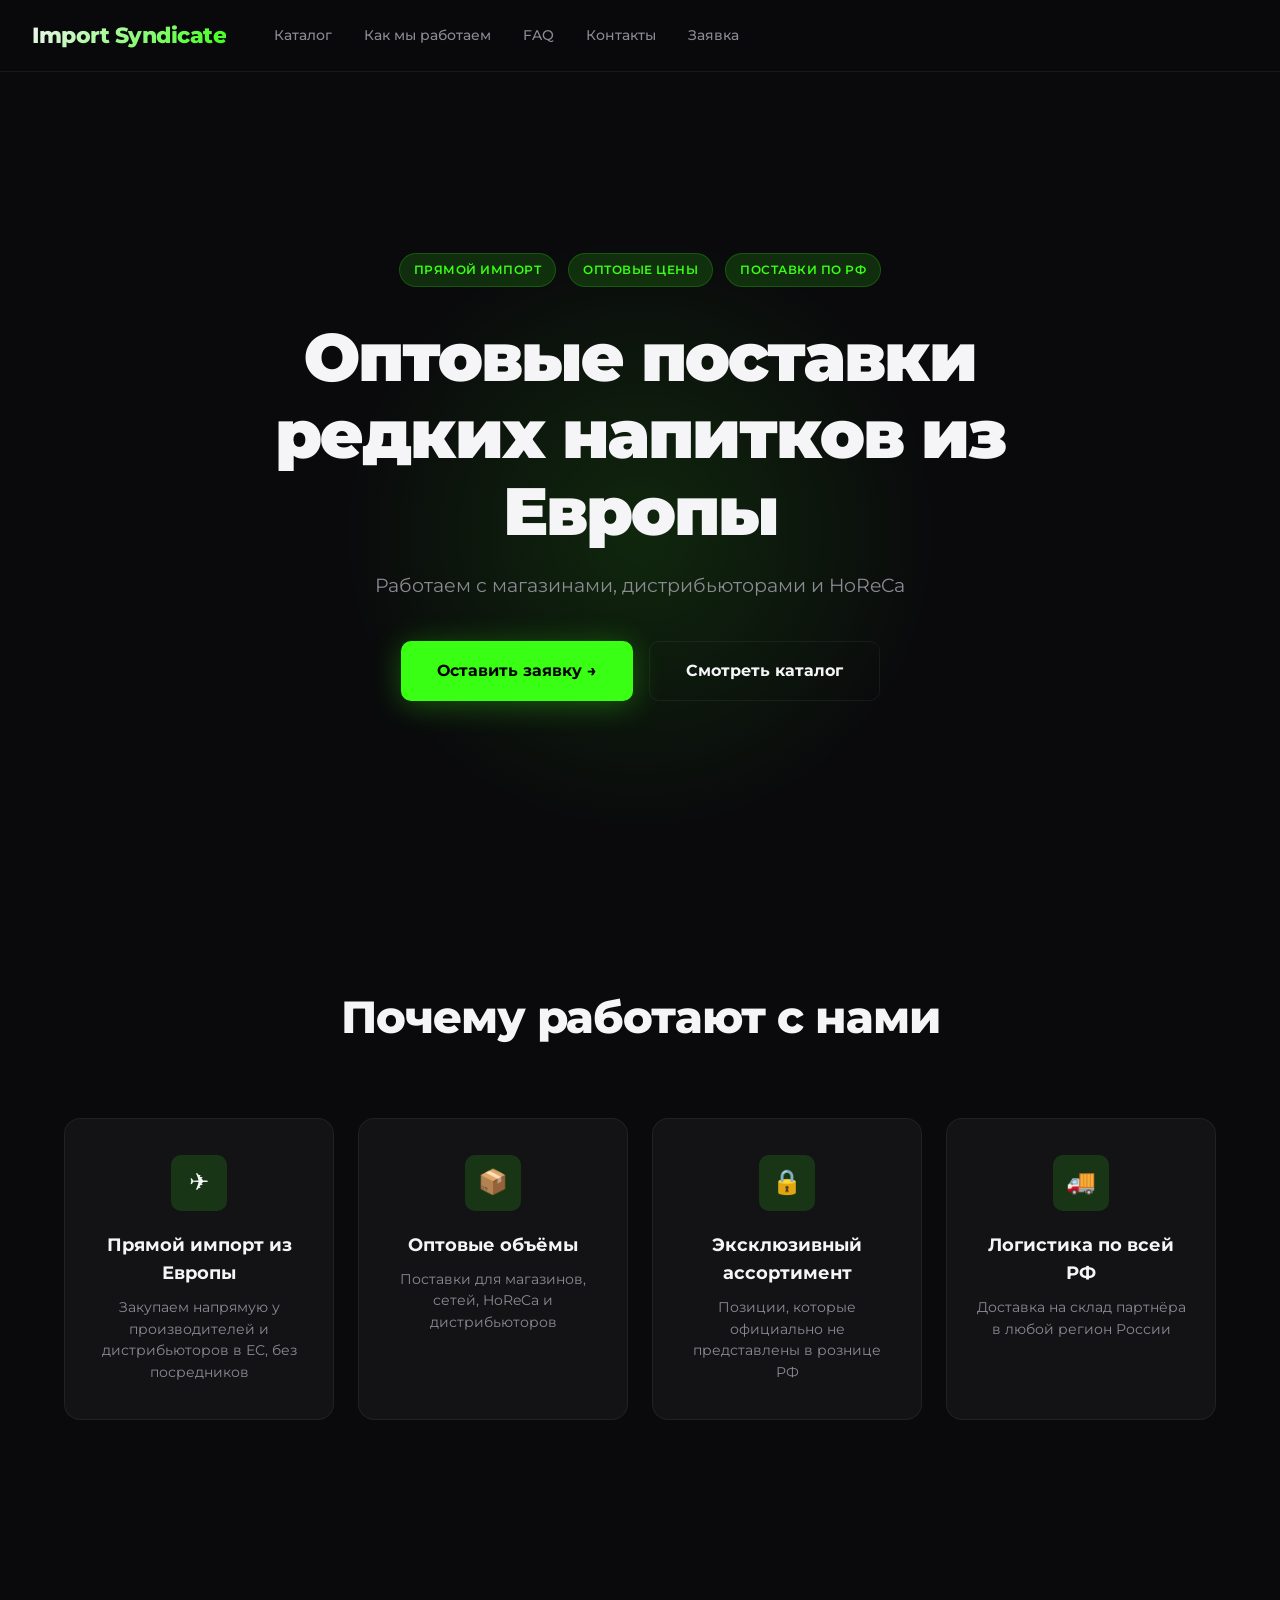
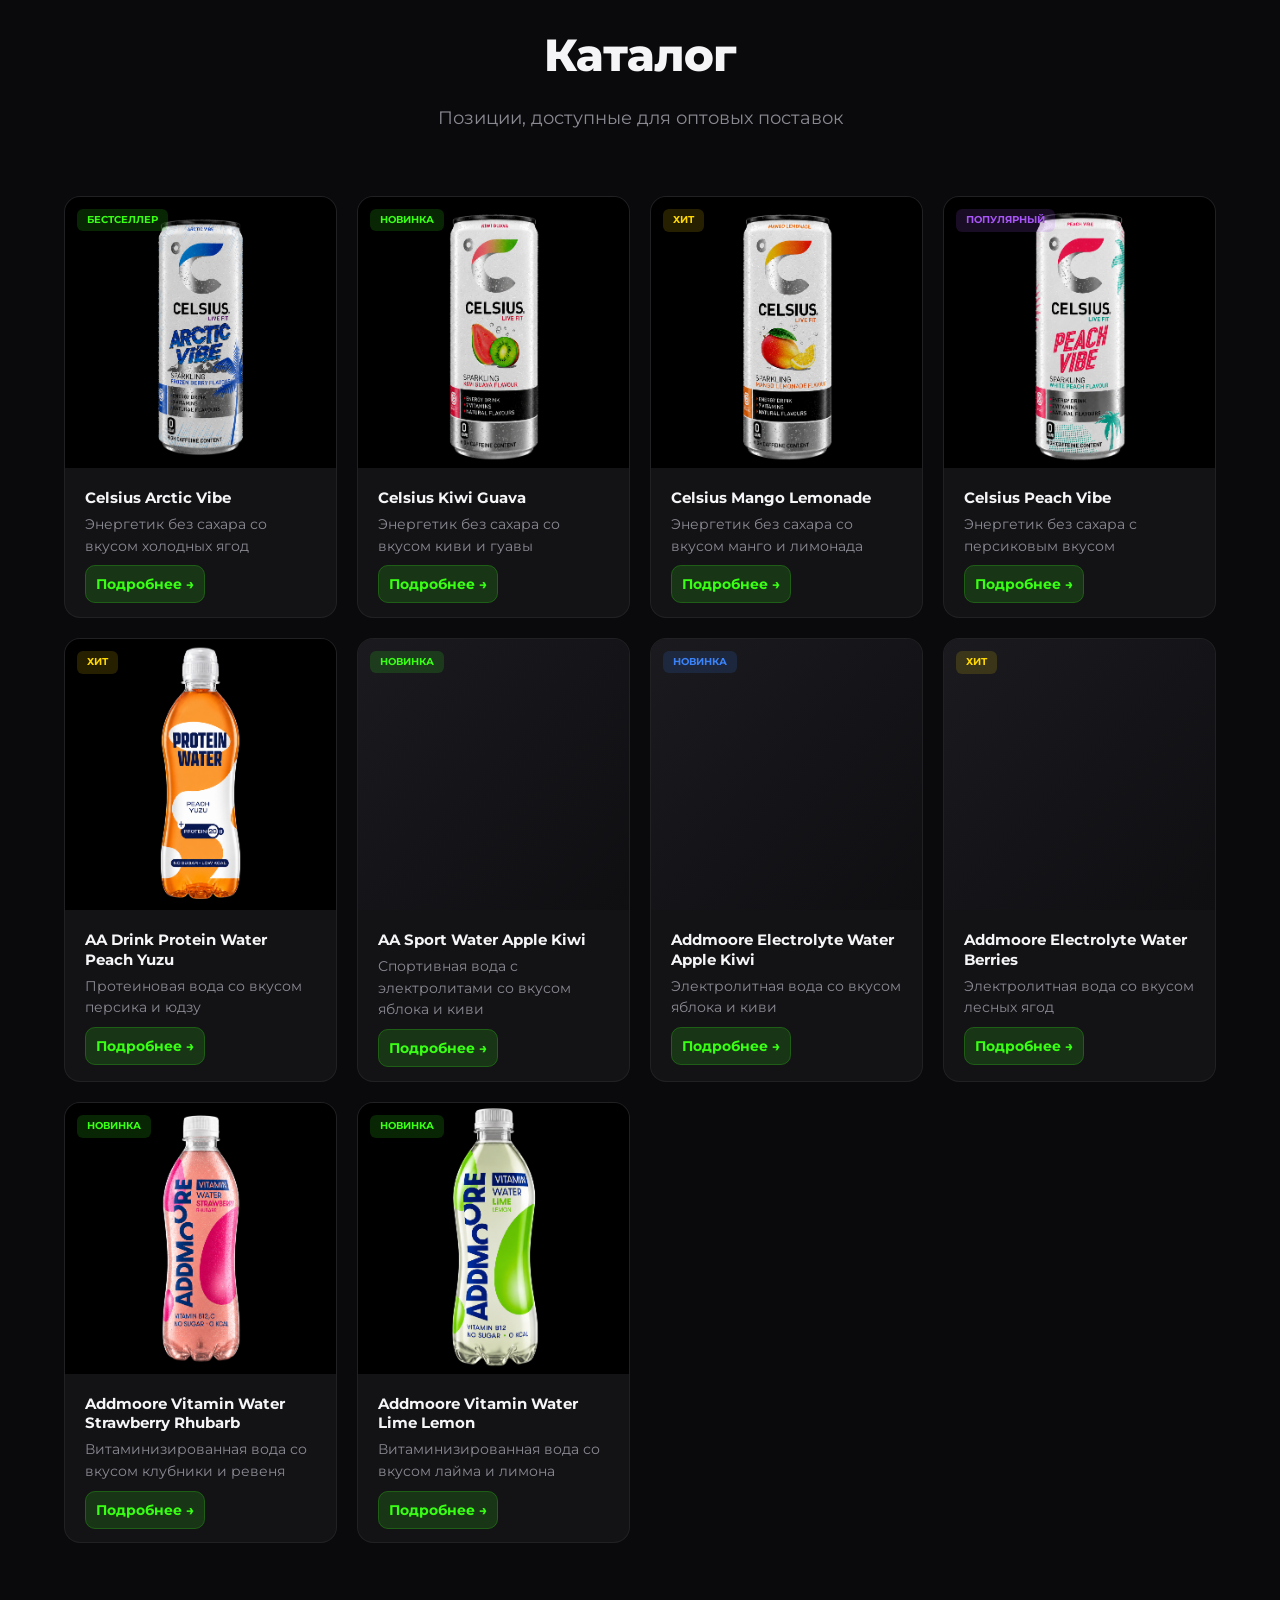
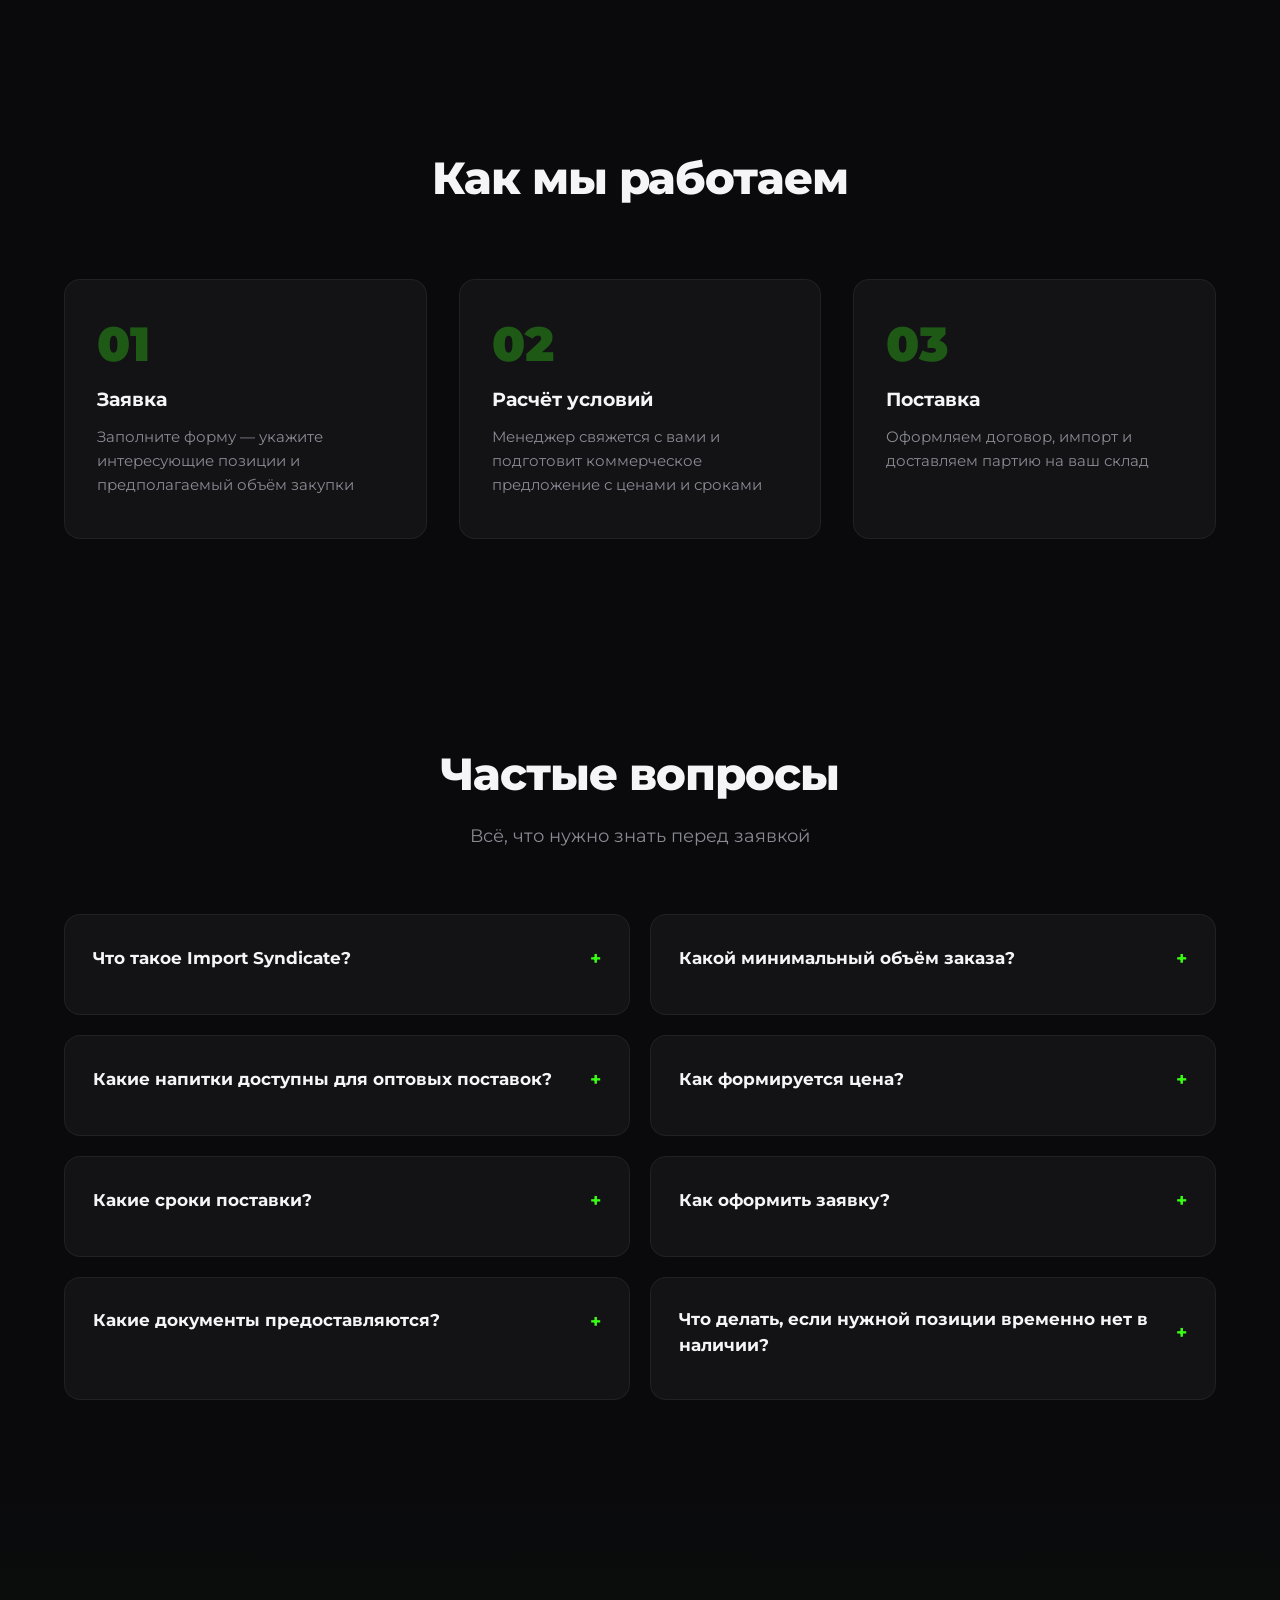
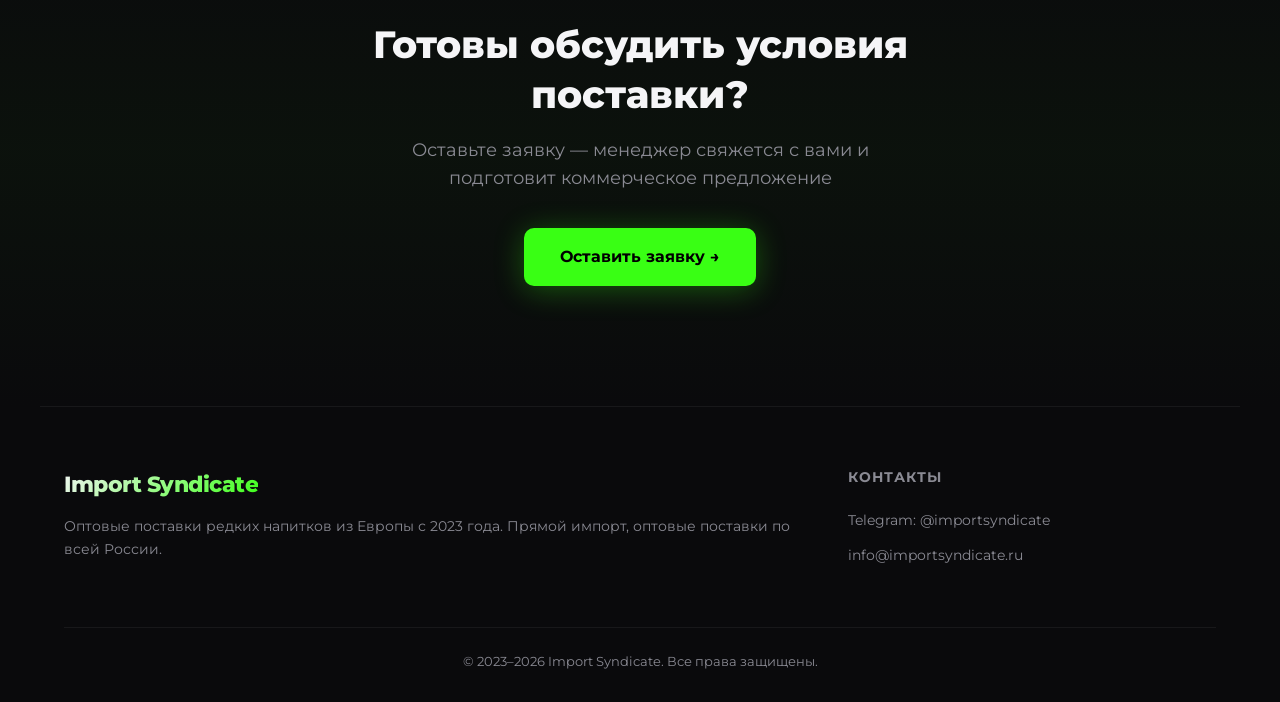
==== commit 74c26e01: "Use 32x32 favicon png" ====
--- a/index.html
+++ b/index.html
@@ -15,9 +15,9 @@
   <meta property="og:url" content="https://importsyndicate.ru/">
   <meta name="twitter:card" content="summary_large_image">
   <!-- ФАВИКОНКА -->
-  <link rel="icon" href="./favicon.png?v=1" type="image/png">
-  <link rel="shortcut icon" href="./favicon.png?v=1" type="image/png">
-  <link rel="apple-touch-icon" href="./favicon.png?v=1" type="image/png">
+  <link rel="icon" href="./favicon-32.png?v=1" type="image/png">
+  <link rel="shortcut icon" href="./favicon-32.png?v=1" type="image/png">
+  <link rel="apple-touch-icon" href="./favicon-32.png?v=1" type="image/png">
   <script type="application/ld+json">
   {"@context":"https://schema.org","@type":"WebSite","name":"Import Syndicate","url":"https://importsyndicate.ru/","description":"Оптовые поставки редких напитков из Европы и США — прямой импорт"}
   </script>
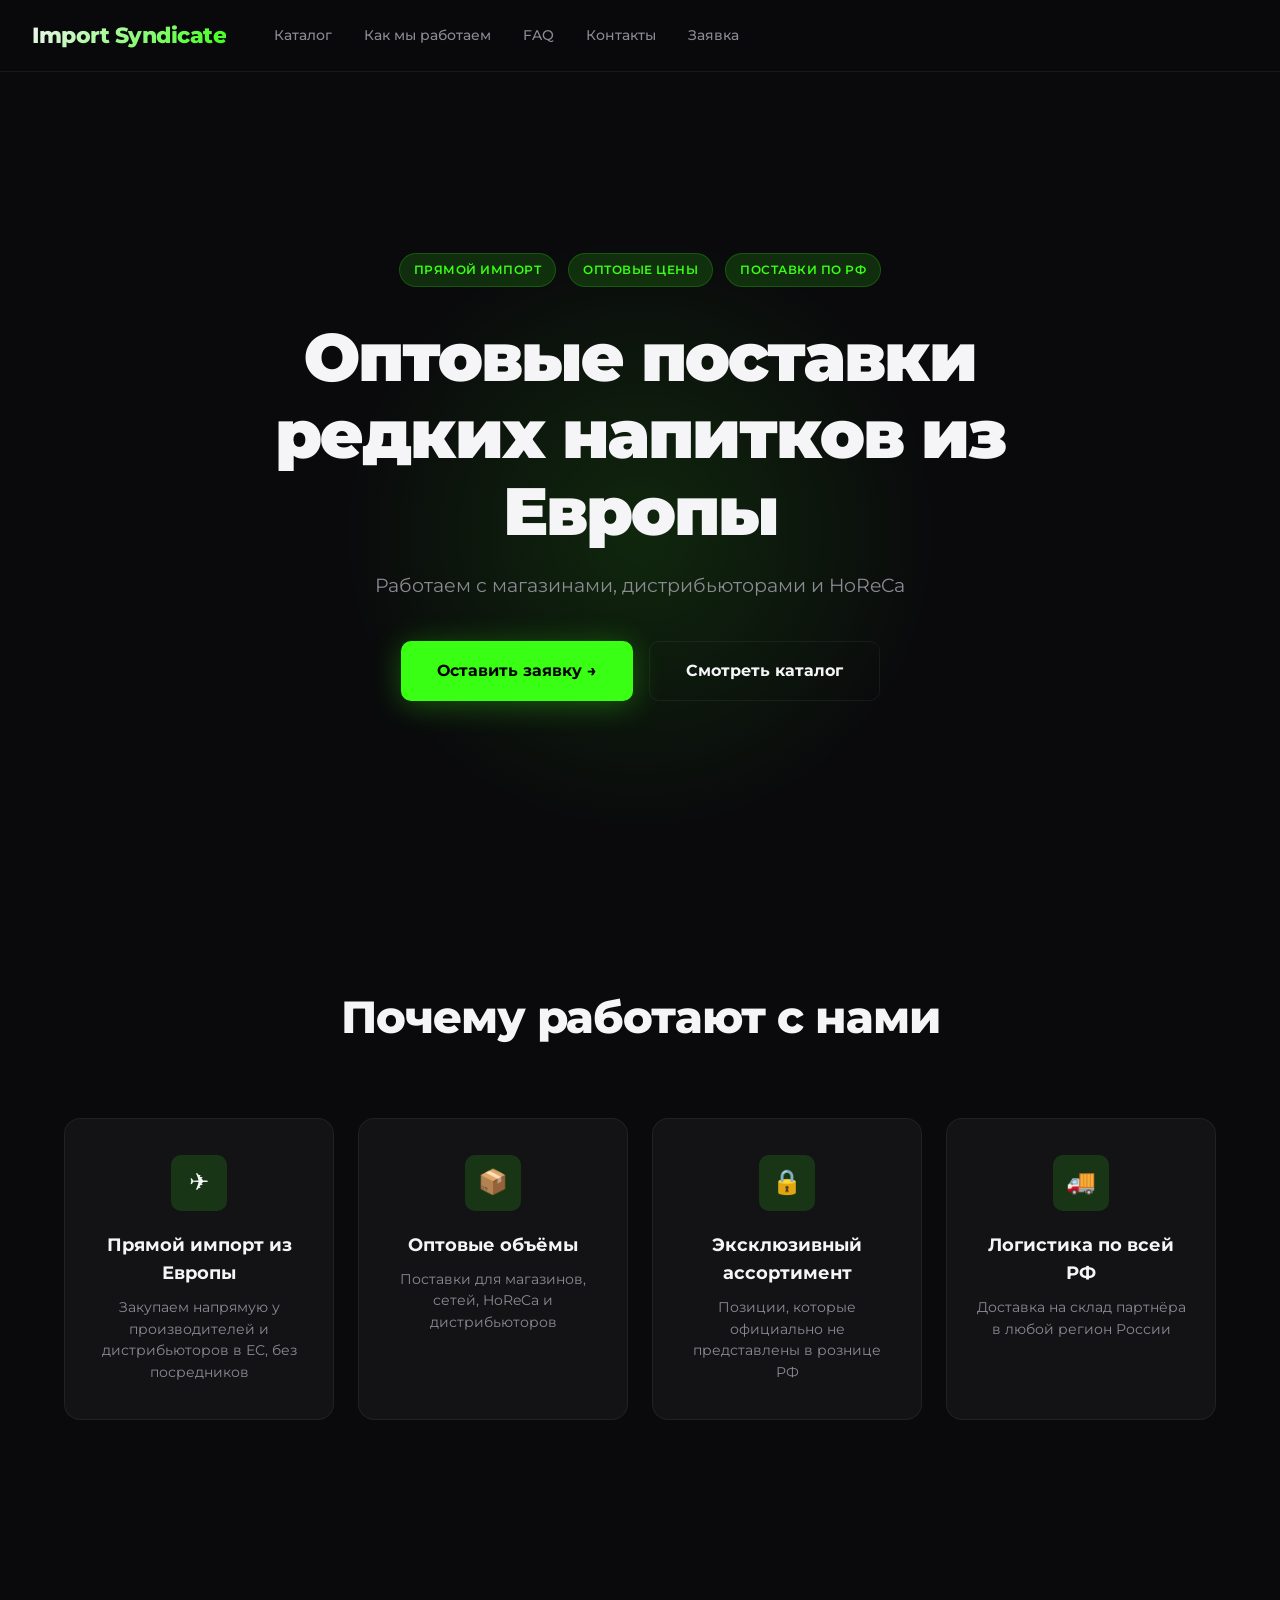
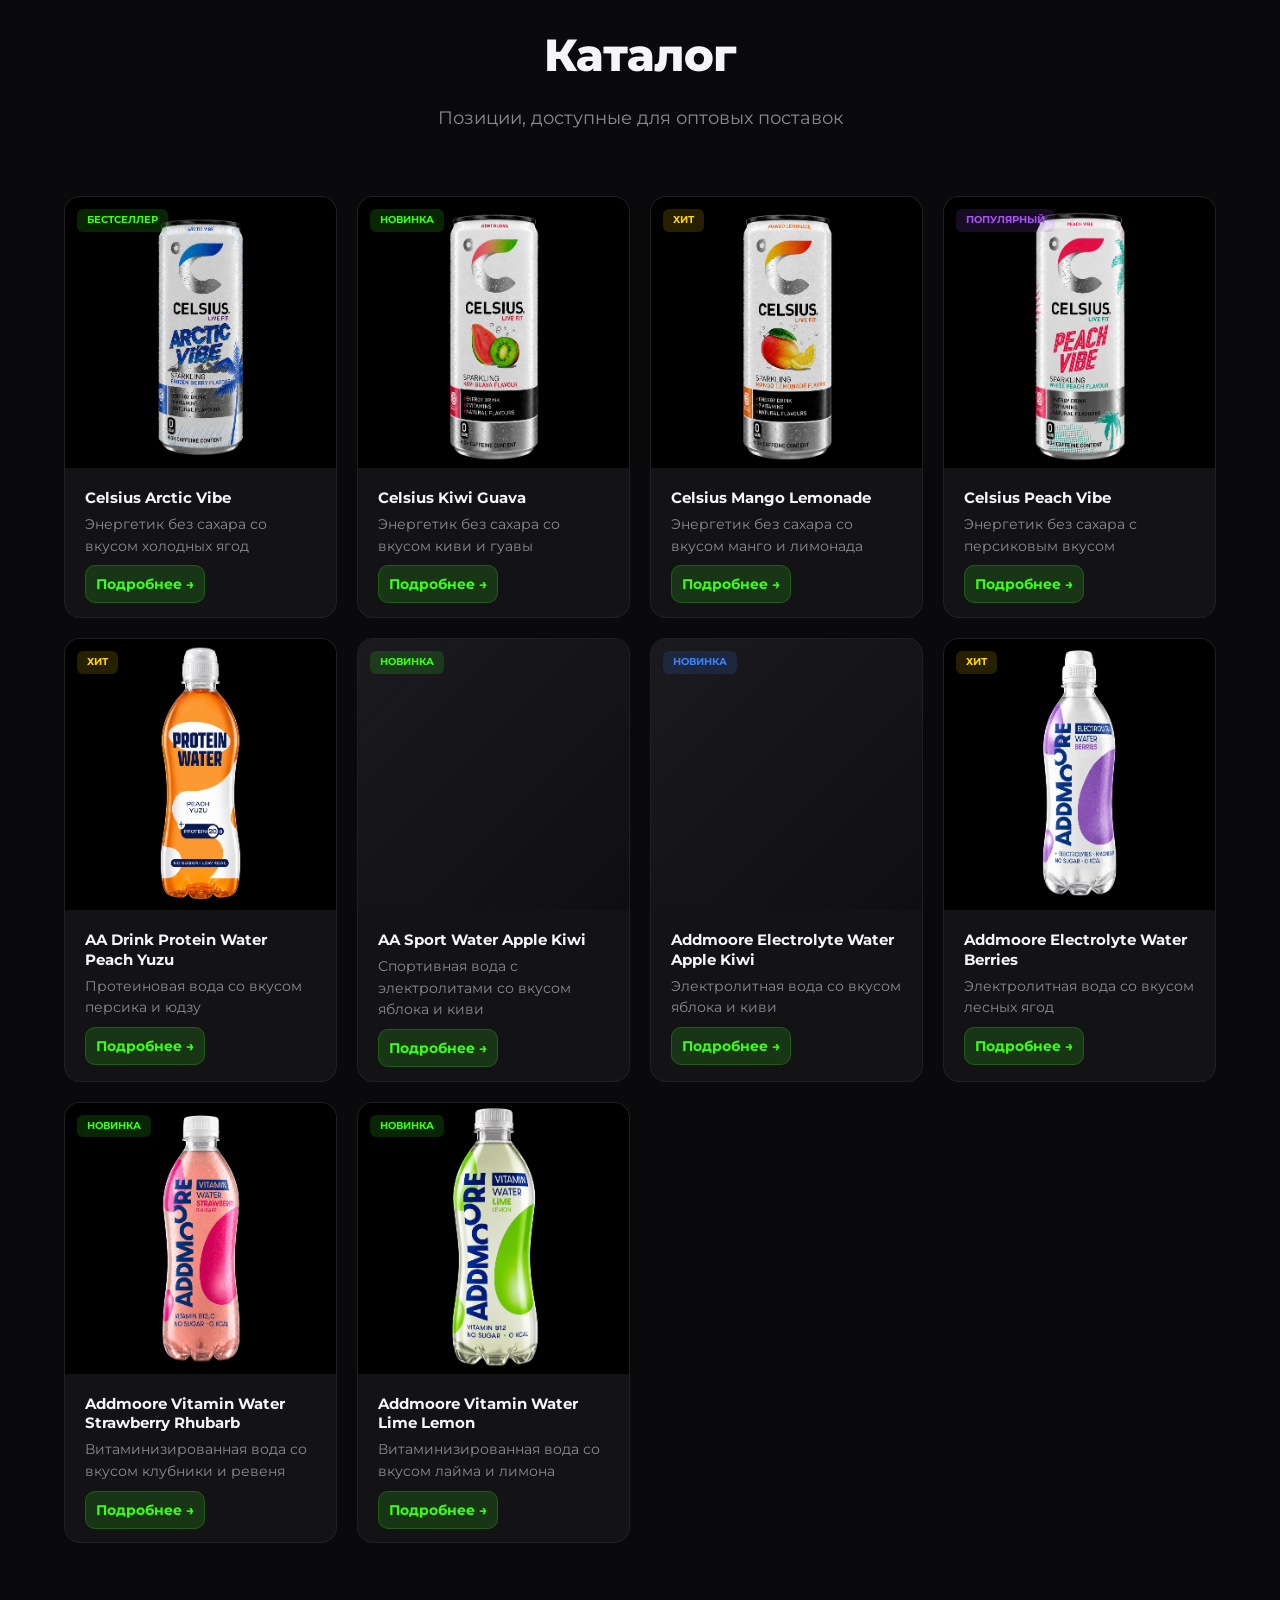
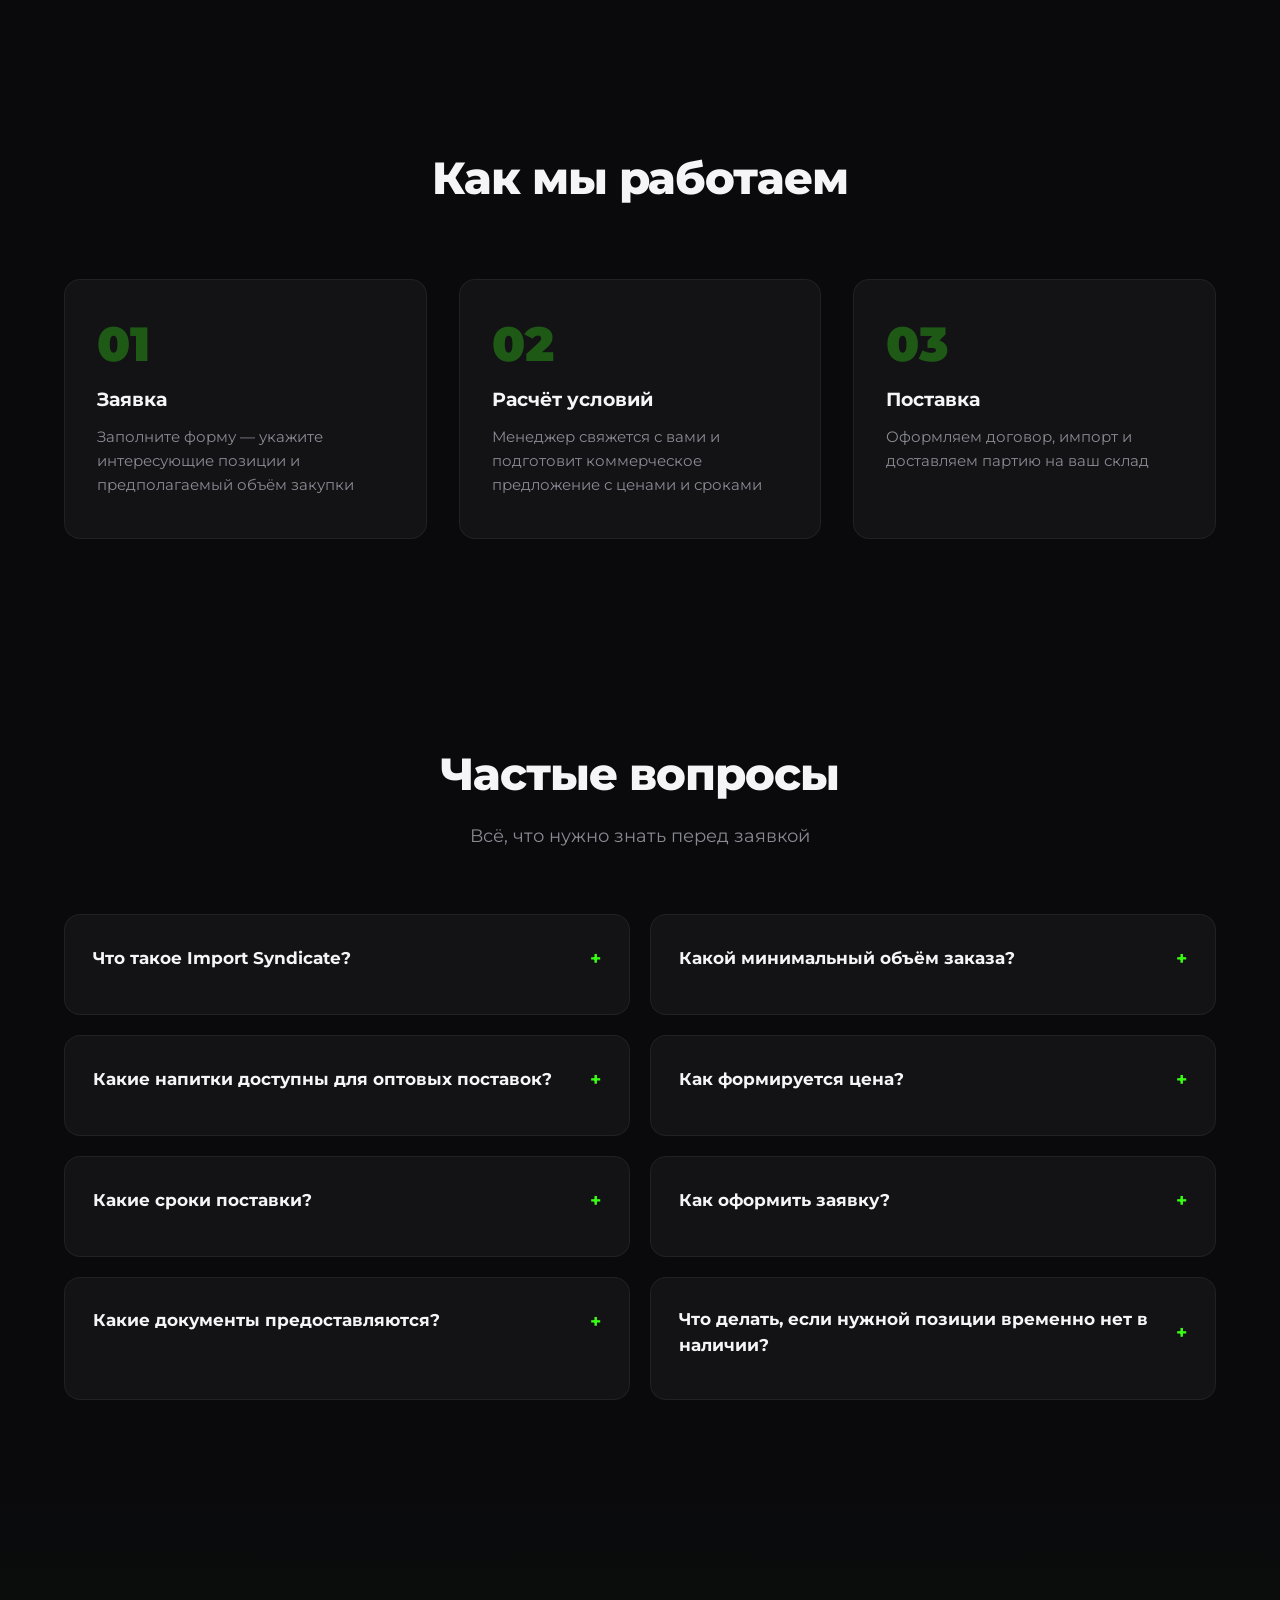
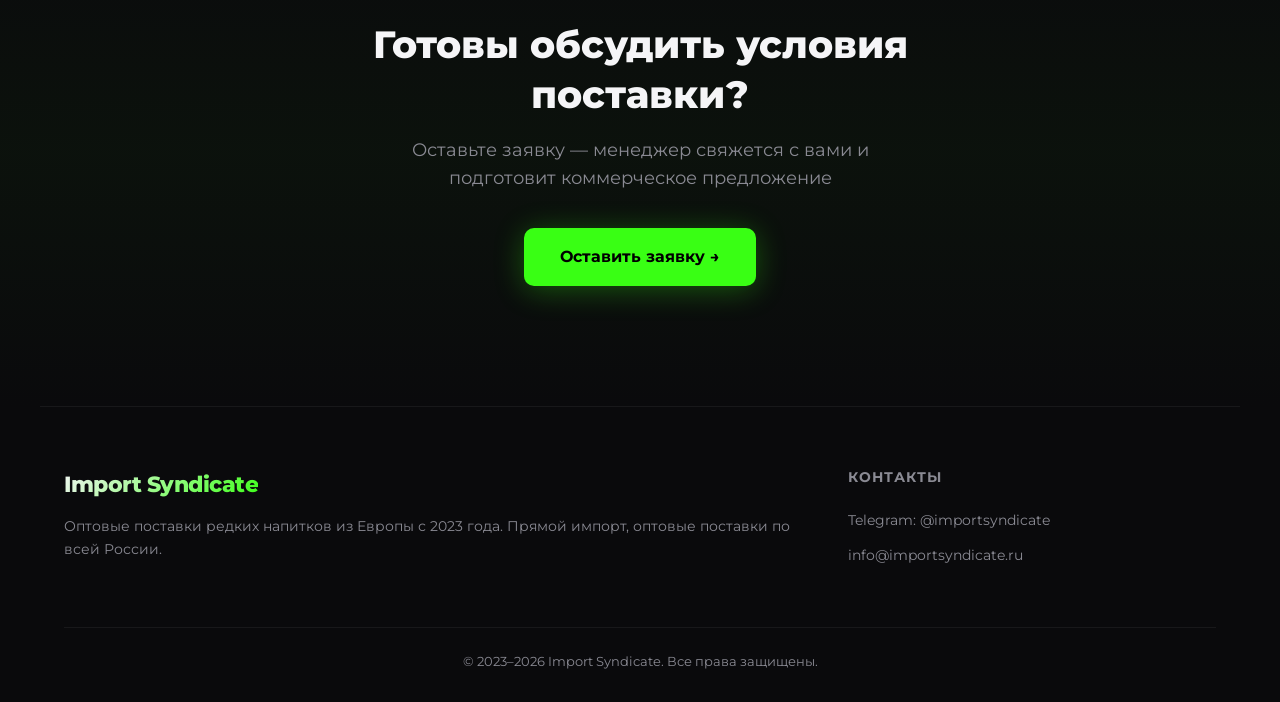
==== commit c45b13dd: "Add favicon ico and png" ====
--- a/index.html
+++ b/index.html
@@ -15,8 +15,9 @@
   <meta property="og:url" content="https://importsyndicate.ru/">
   <meta name="twitter:card" content="summary_large_image">
   <!-- ФАВИКОНКА -->
+  <link rel="icon" href="./favicon.ico?v=1" type="image/x-icon">
+  <link rel="shortcut icon" href="./favicon.ico?v=1" type="image/x-icon">
   <link rel="icon" href="./favicon-32.png?v=1" type="image/png">
-  <link rel="shortcut icon" href="./favicon-32.png?v=1" type="image/png">
   <link rel="apple-touch-icon" href="./favicon-32.png?v=1" type="image/png">
   <script type="application/ld+json">
   {"@context":"https://schema.org","@type":"WebSite","name":"Import Syndicate","url":"https://importsyndicate.ru/","description":"Оптовые поставки редких напитков из Европы и США — прямой импорт"}
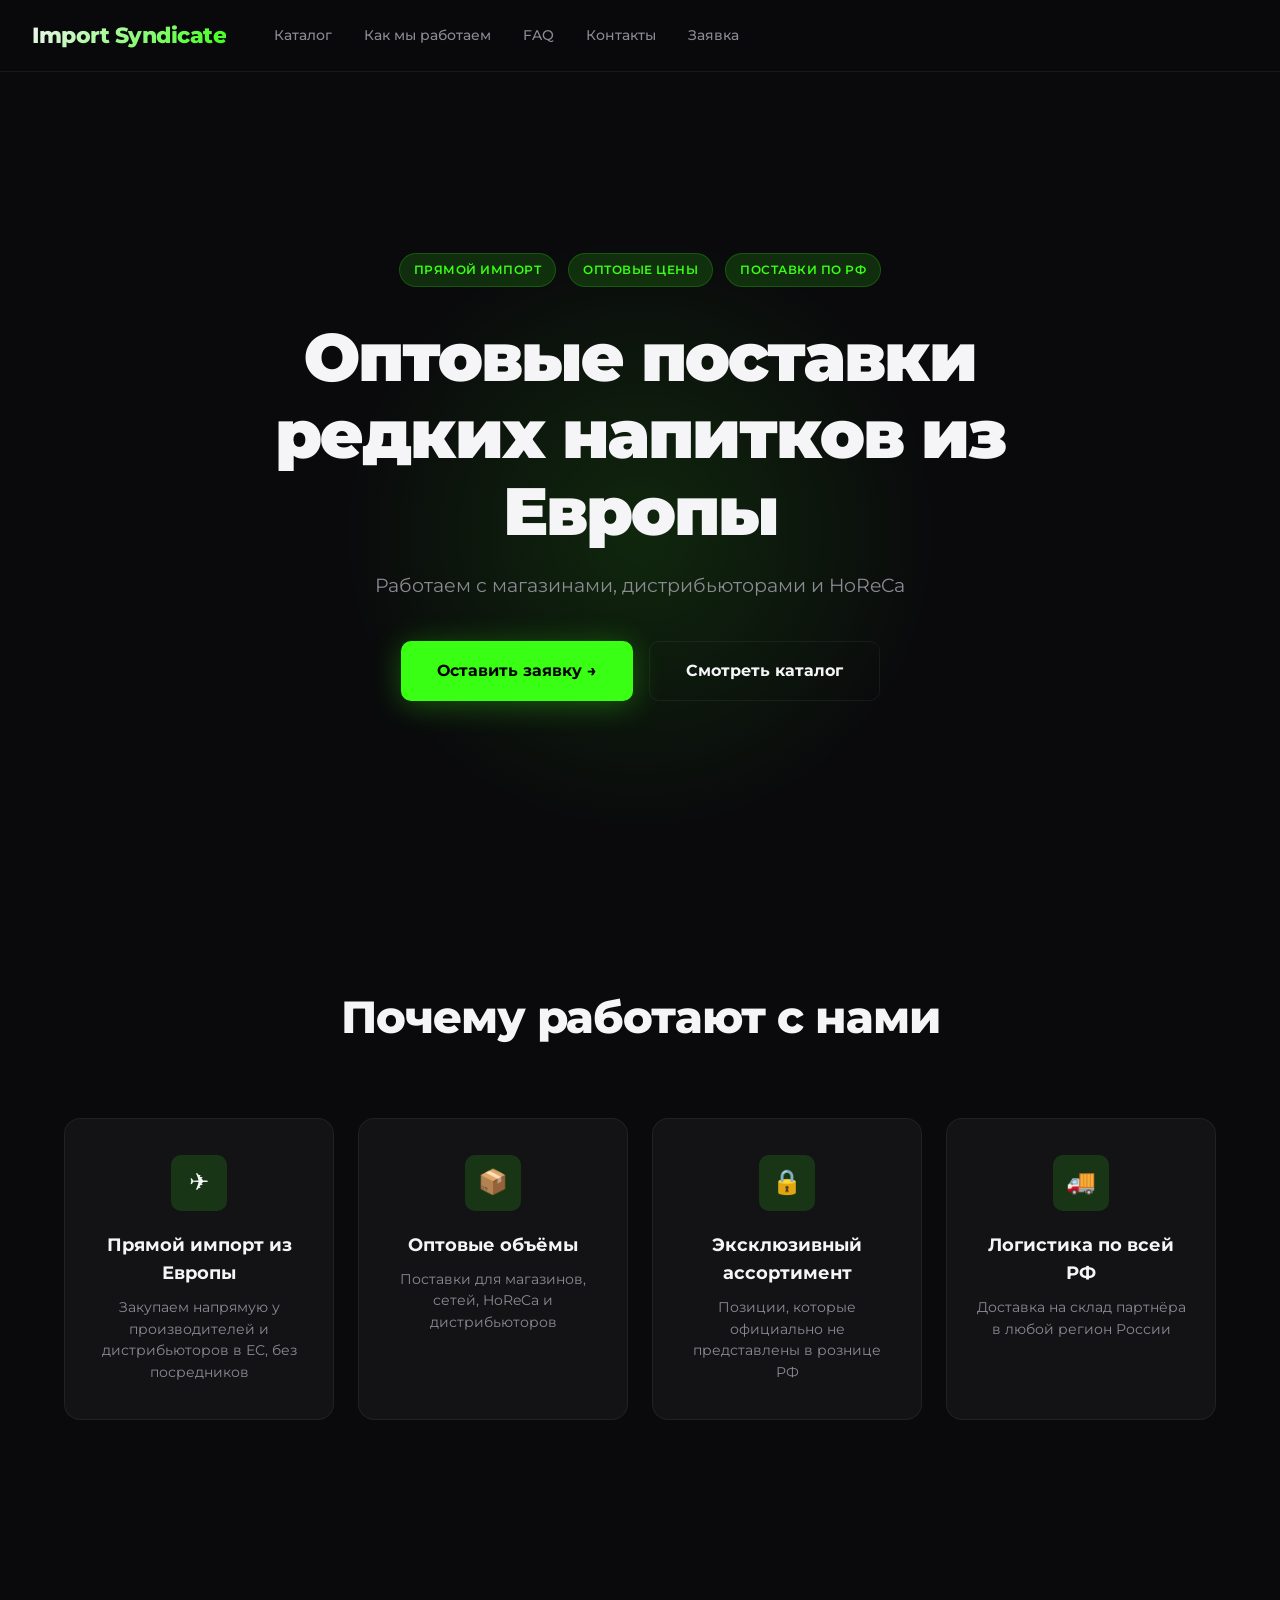
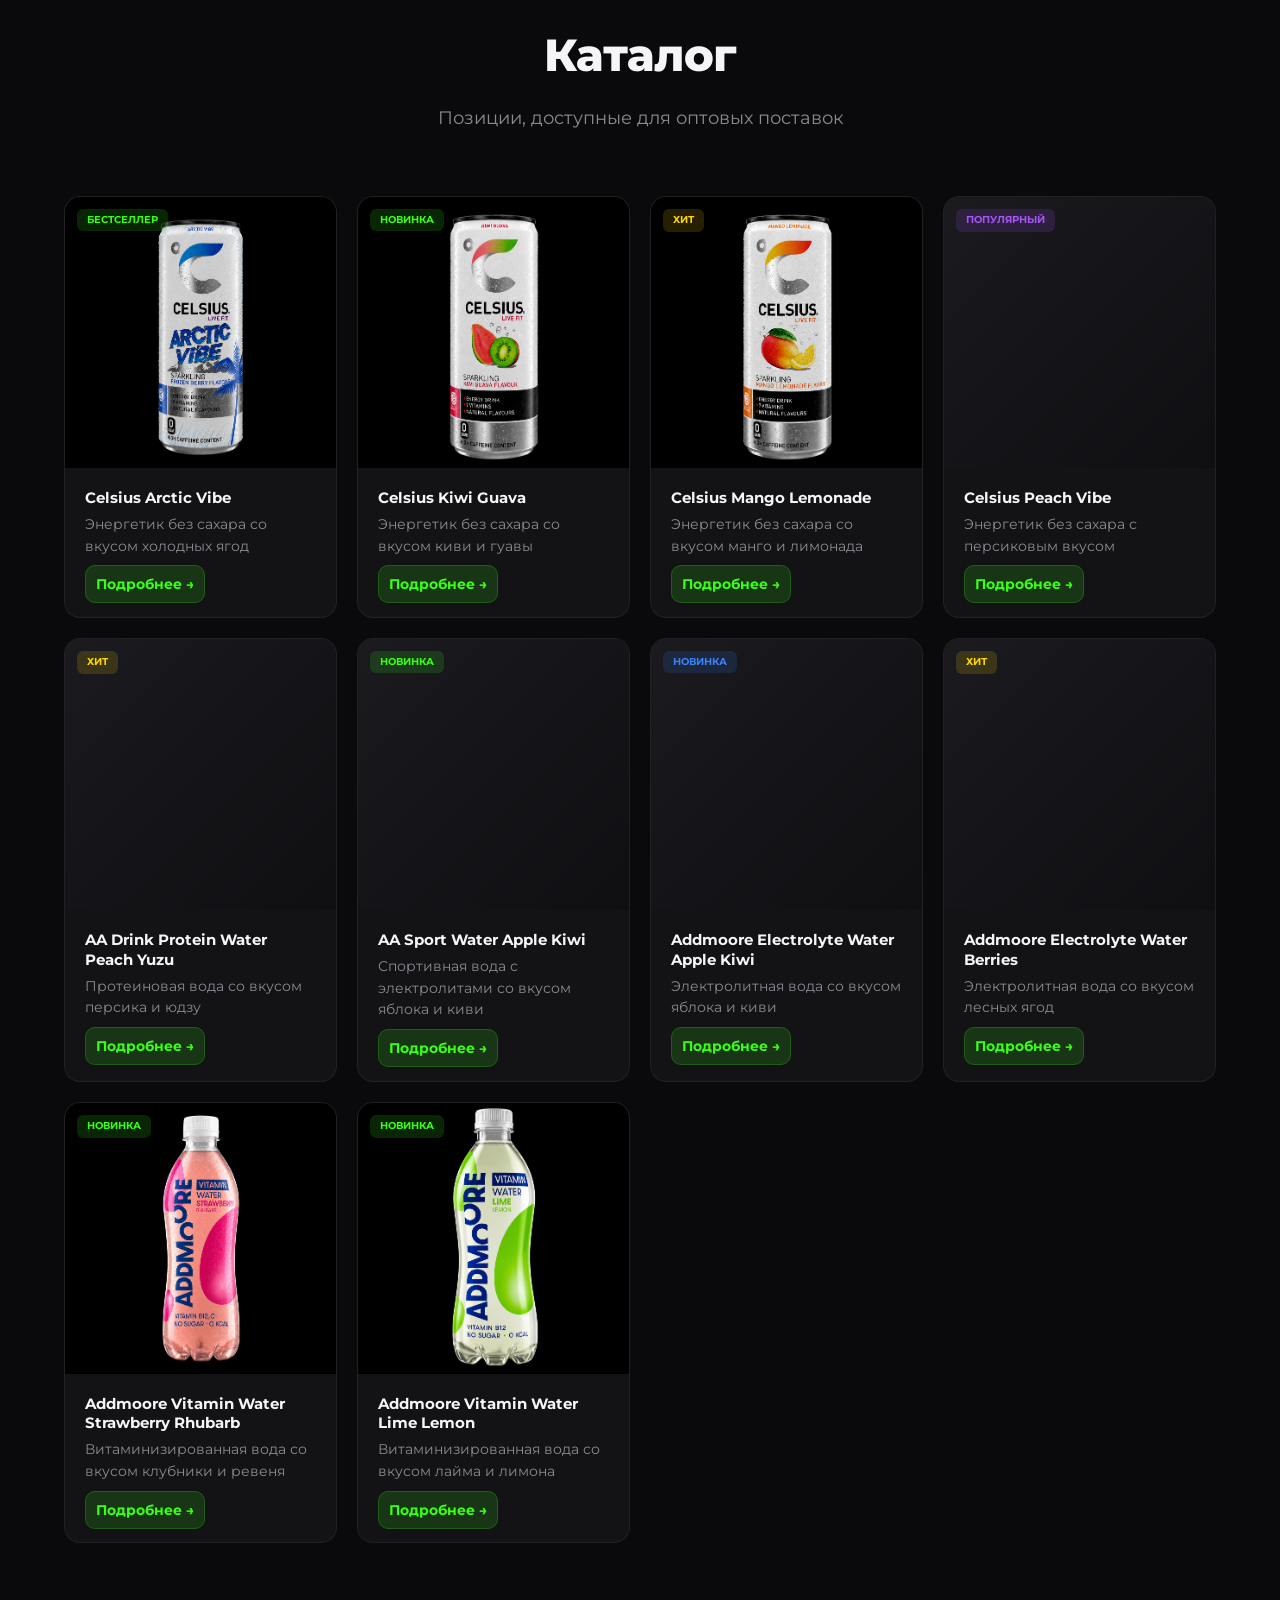
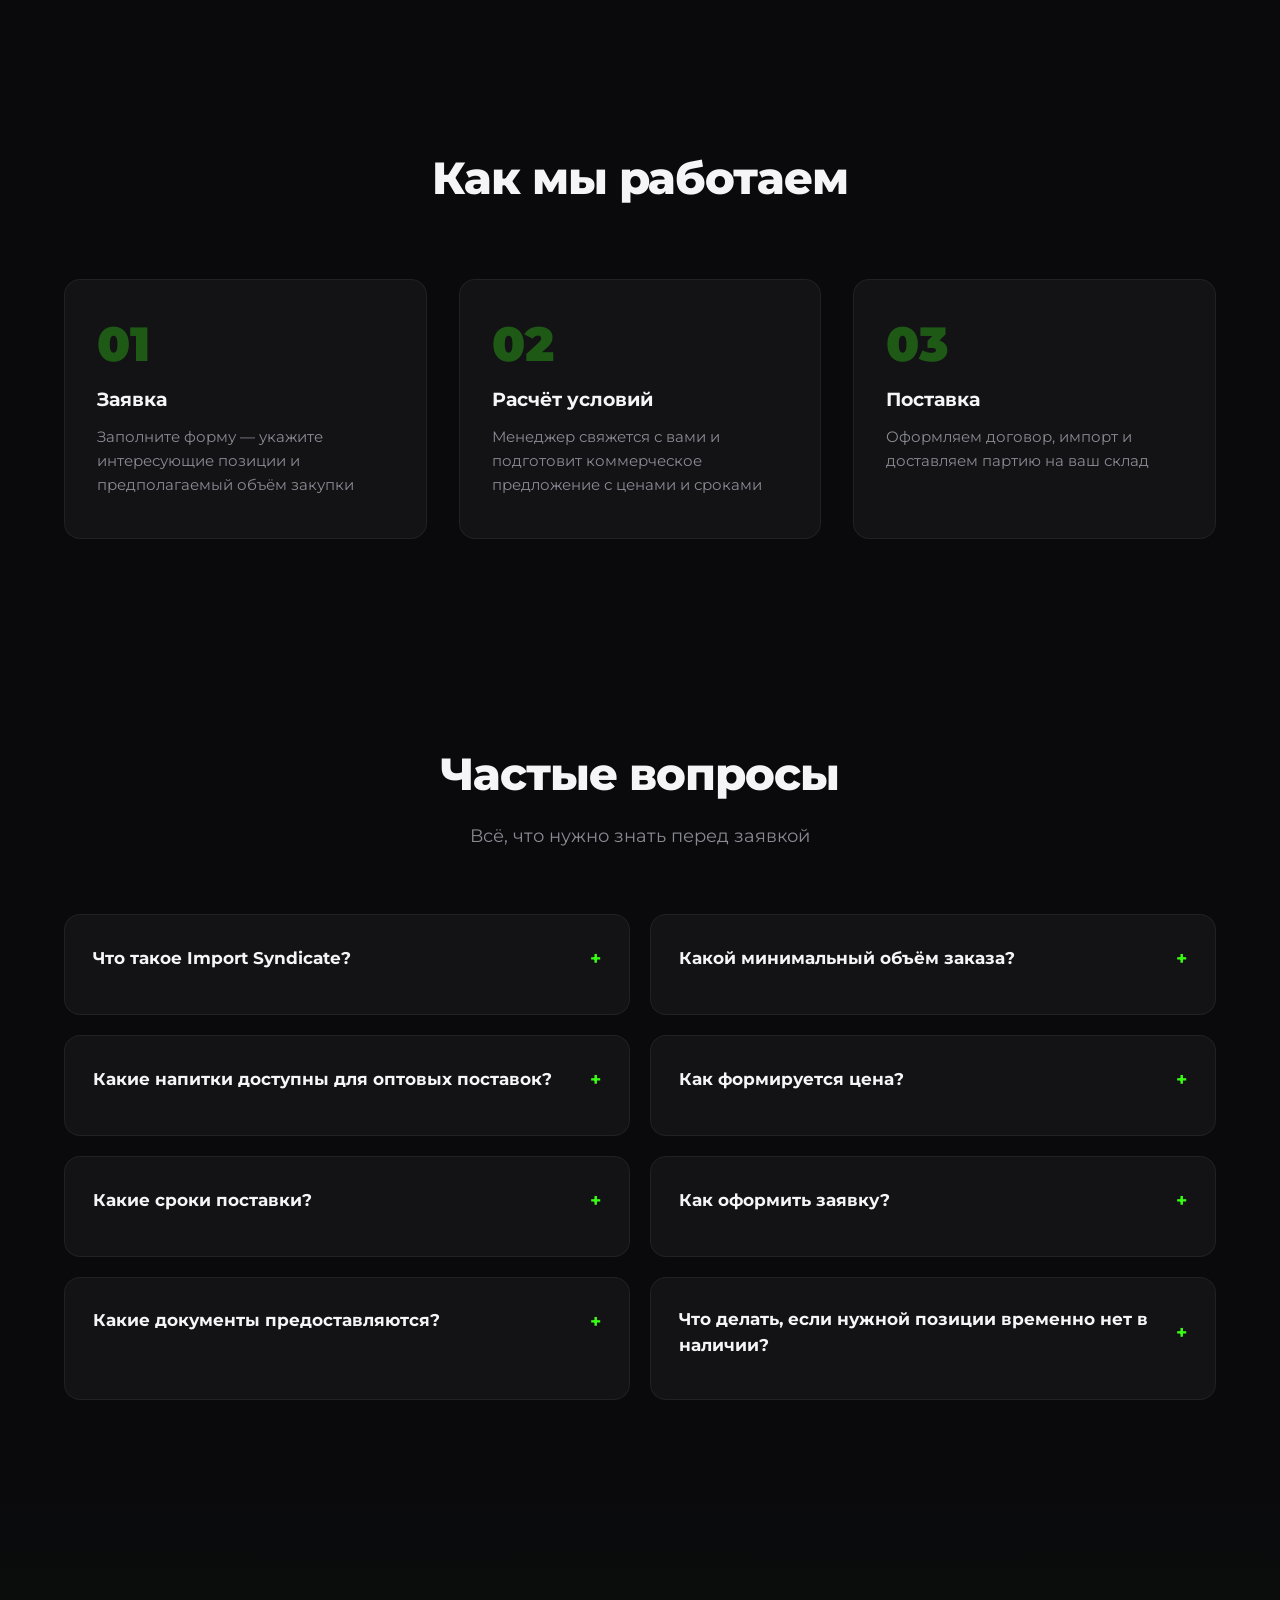
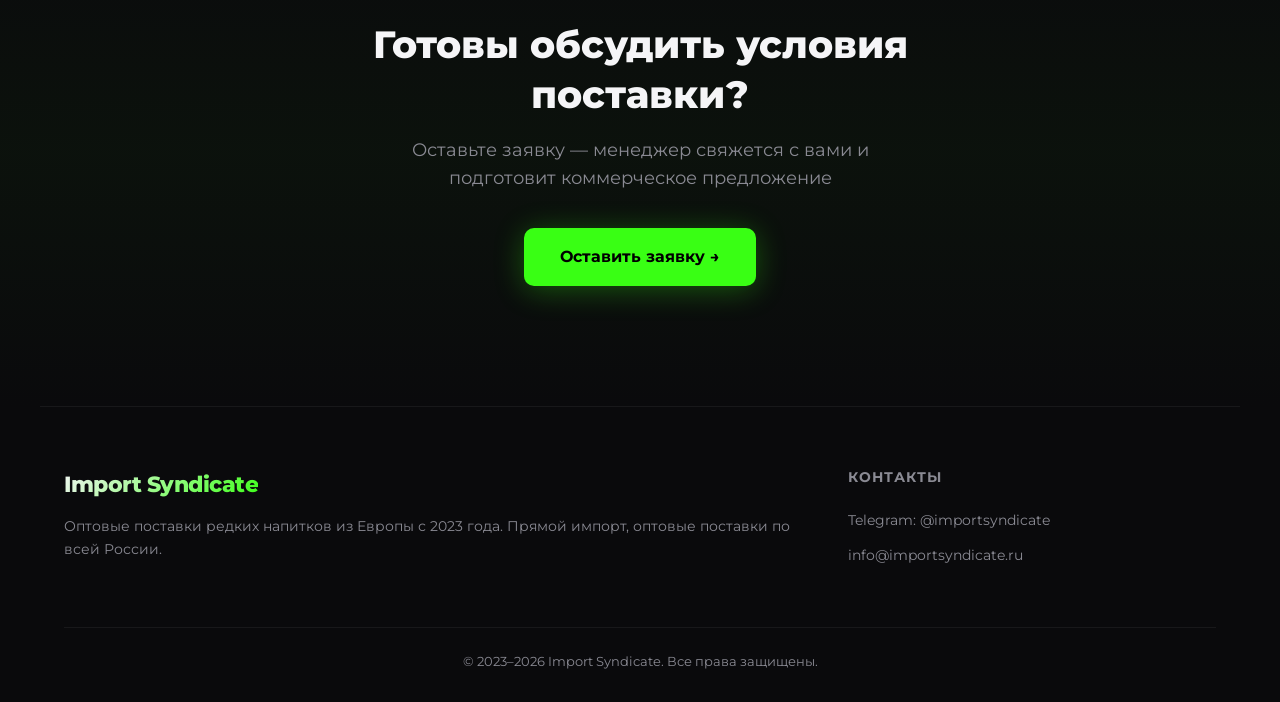
==== commit d3814b15: "Use 64x64 favicon" ====
--- a/index.html
+++ b/index.html
@@ -15,10 +15,10 @@
   <meta property="og:url" content="https://importsyndicate.ru/">
   <meta name="twitter:card" content="summary_large_image">
   <!-- ФАВИКОНКА -->
-  <link rel="icon" href="./favicon.ico?v=1" type="image/x-icon">
-  <link rel="shortcut icon" href="./favicon.ico?v=1" type="image/x-icon">
-  <link rel="icon" href="./favicon-32.png?v=1" type="image/png">
-  <link rel="apple-touch-icon" href="./favicon-32.png?v=1" type="image/png">
+  <link rel="icon" href="./favicon.ico?v=2" type="image/x-icon">
+  <link rel="shortcut icon" href="./favicon.ico?v=2" type="image/x-icon">
+  <link rel="icon" href="./favicon-64.png?v=2" type="image/png">
+  <link rel="apple-touch-icon" href="./favicon-64.png?v=2" type="image/png">
   <script type="application/ld+json">
   {"@context":"https://schema.org","@type":"WebSite","name":"Import Syndicate","url":"https://importsyndicate.ru/","description":"Оптовые поставки редких напитков из Европы и США — прямой импорт"}
   </script>
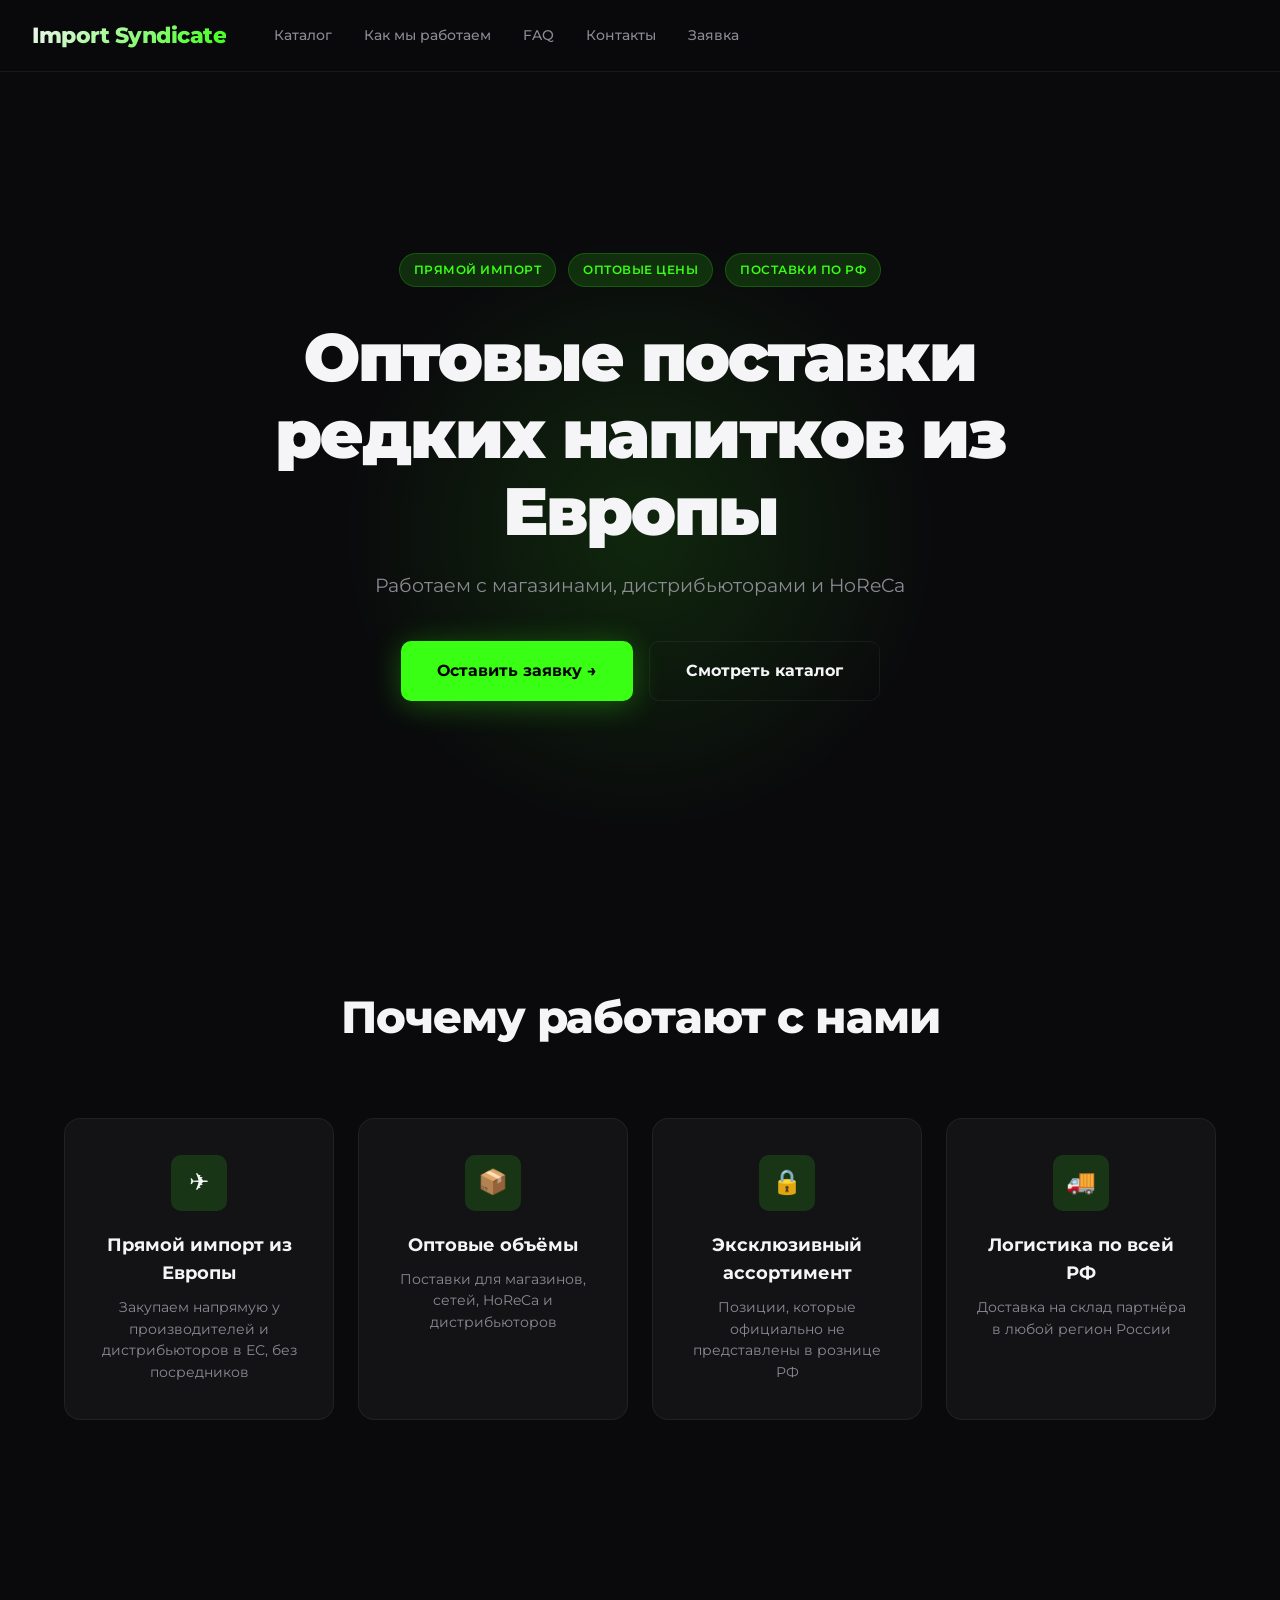
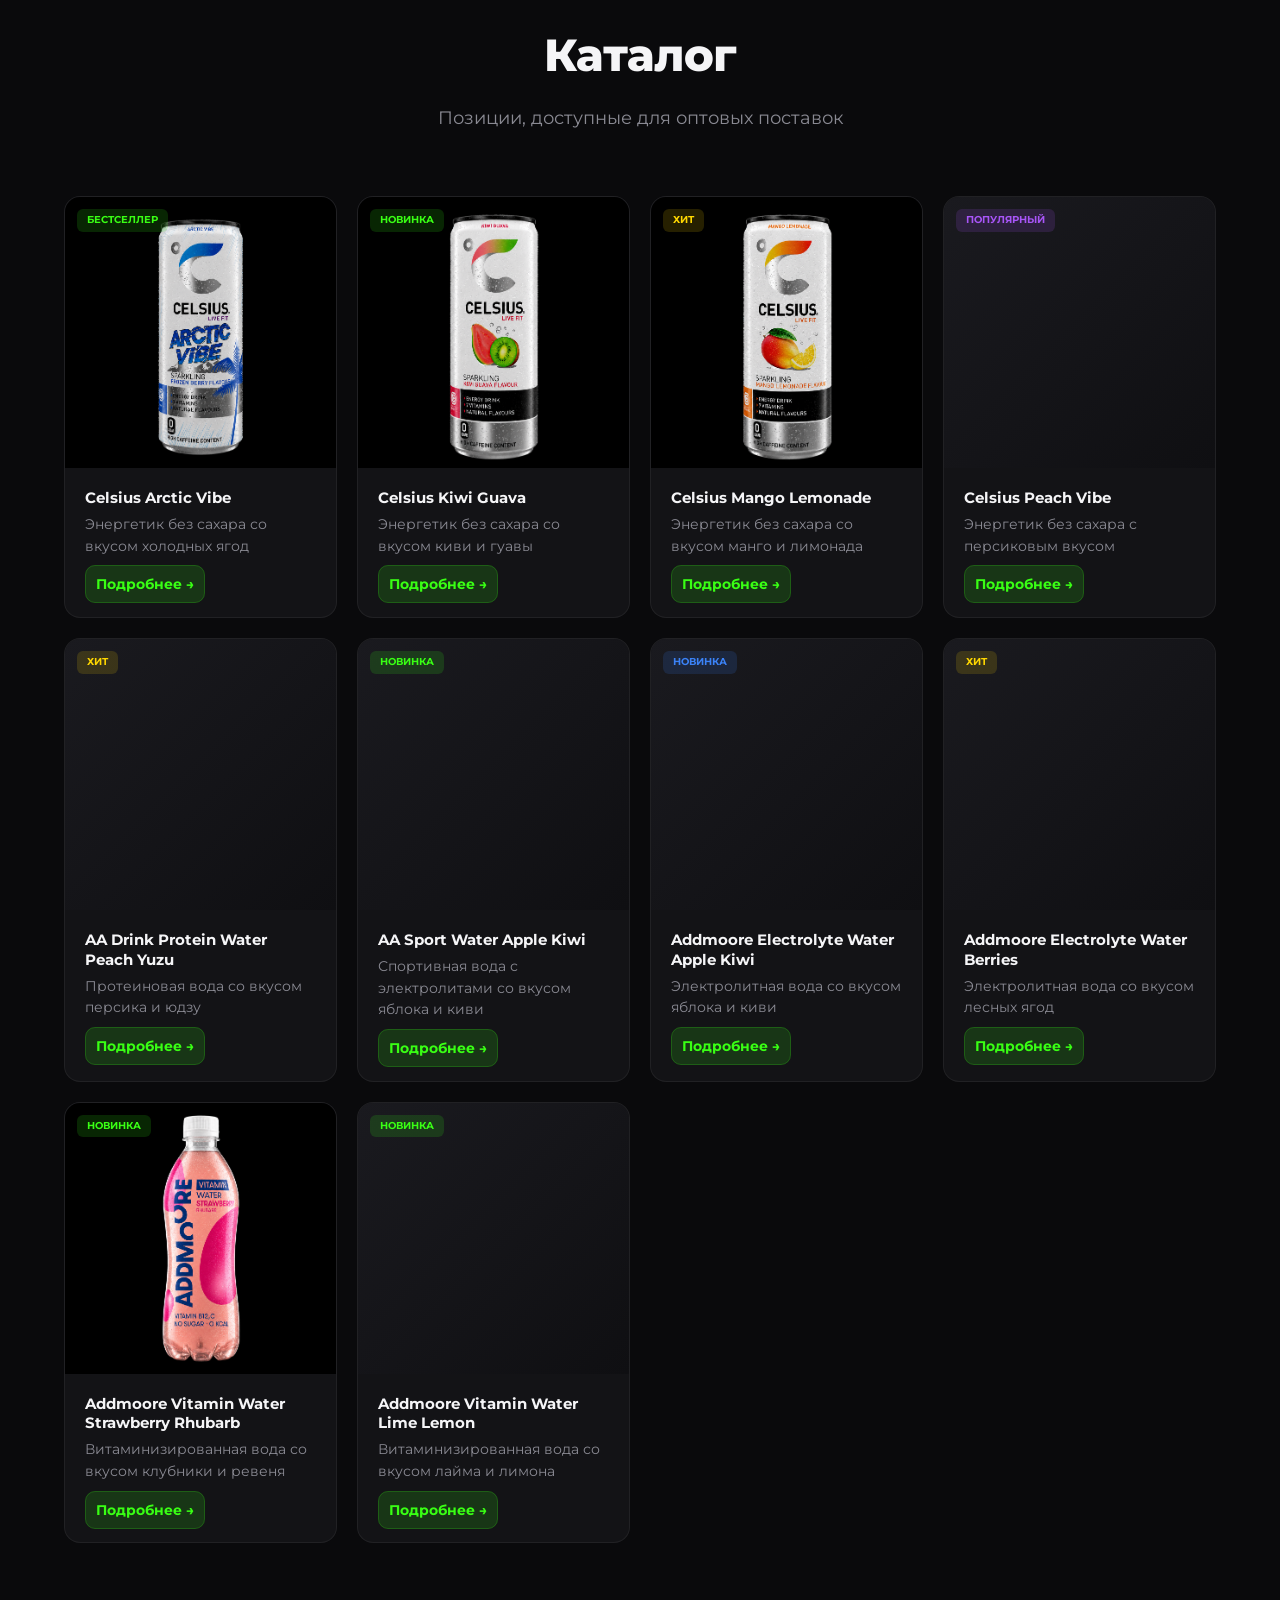
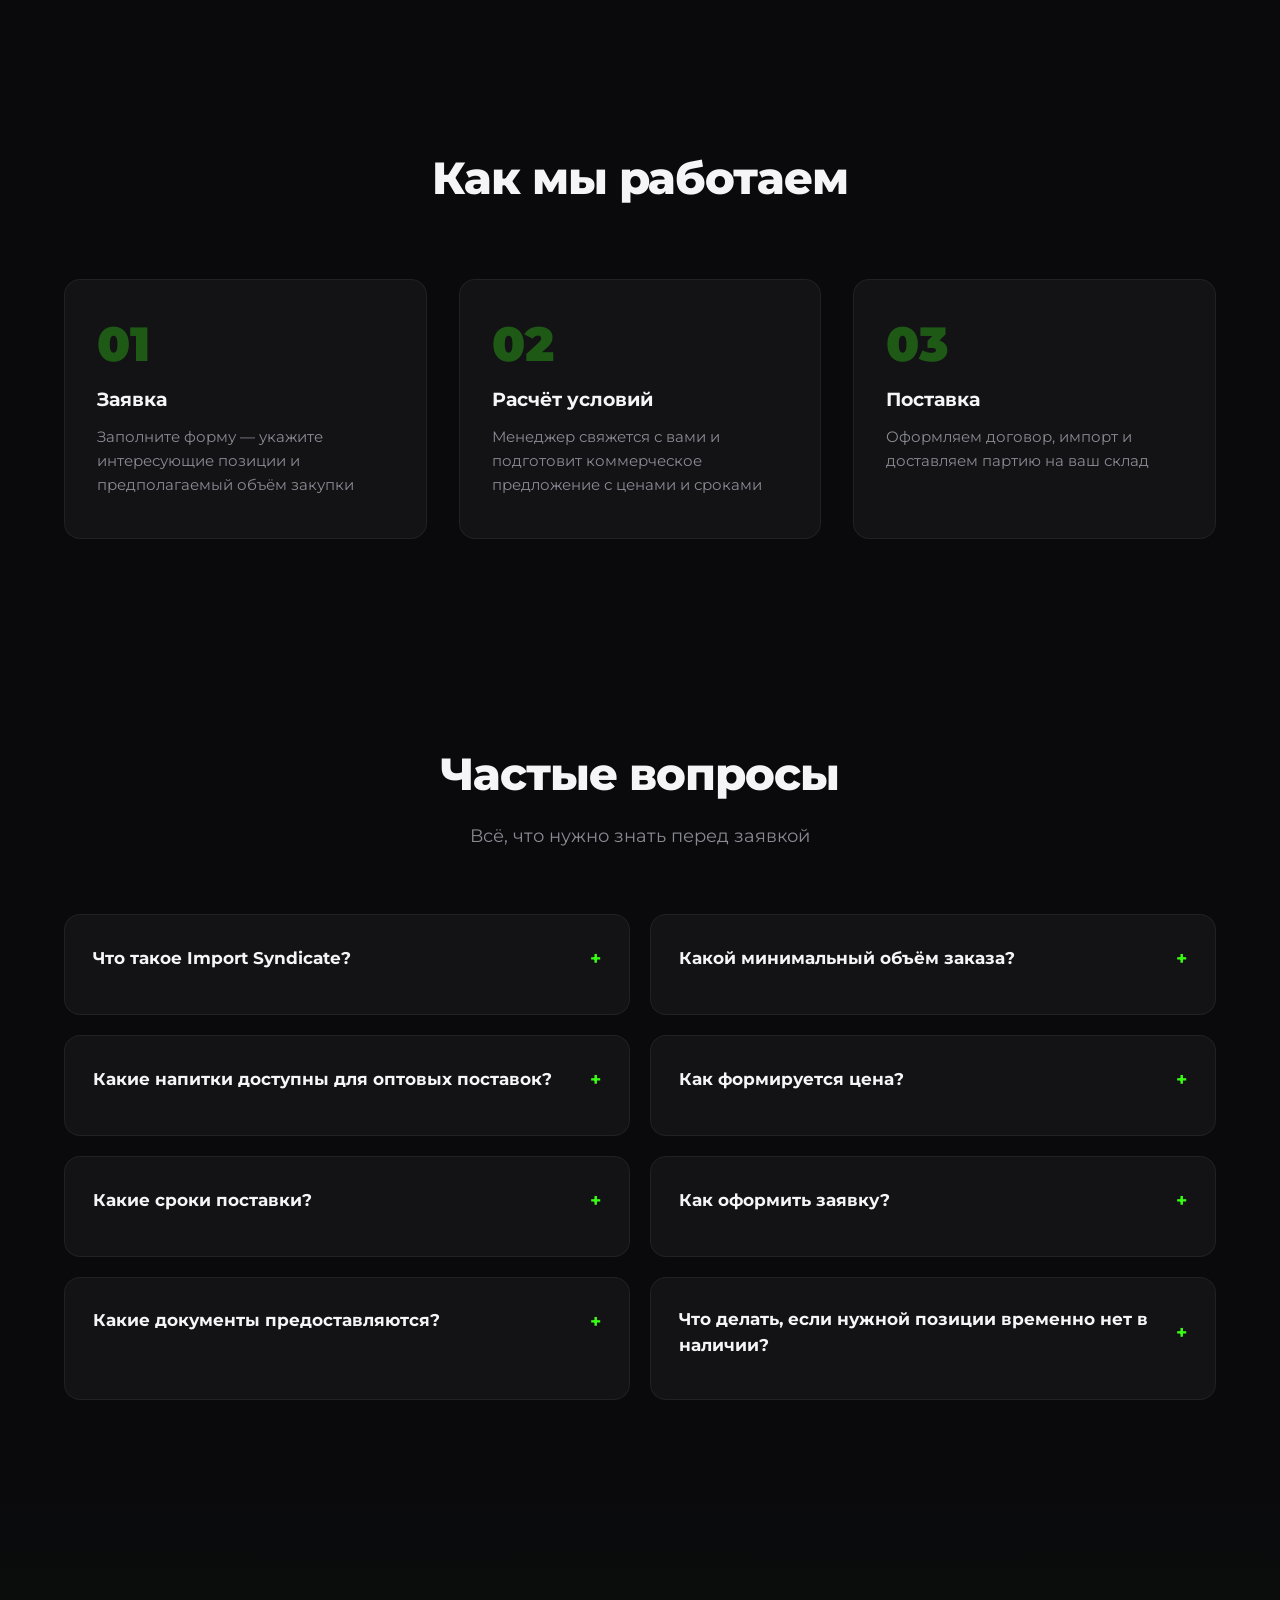
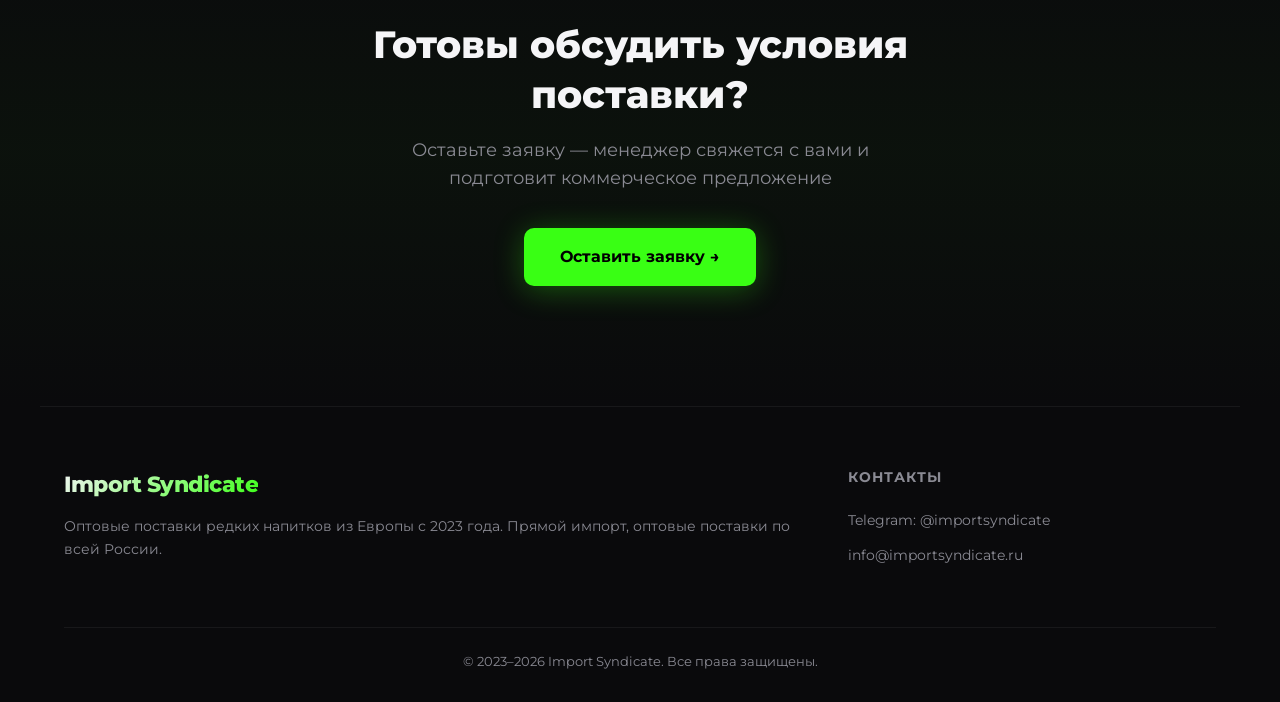
==== commit cab46c7c: "Add new branding: favicon and og:image from iconV2" ====
--- a/index.html
+++ b/index.html
@@ -15,10 +15,9 @@
   <meta property="og:url" content="https://importsyndicate.ru/">
   <meta name="twitter:card" content="summary_large_image">
   <!-- ФАВИКОНКА -->
-  <link rel="icon" href="./favicon.ico?v=2" type="image/x-icon">
-  <link rel="shortcut icon" href="./favicon.ico?v=2" type="image/x-icon">
-  <link rel="icon" href="./favicon-64.png?v=2" type="image/png">
-  <link rel="apple-touch-icon" href="./favicon-64.png?v=2" type="image/png">
+  <link rel="icon" href="./favicon-64-new.png?v=4" type="image/png">
+  <link rel="shortcut icon" href="./favicon-64-new.png?v=4" type="image/png">
+  <link rel="apple-touch-icon" href="./favicon-64-new.png?v=4" type="image/png">
   <script type="application/ld+json">
   {"@context":"https://schema.org","@type":"WebSite","name":"Import Syndicate","url":"https://importsyndicate.ru/","description":"Оптовые поставки редких напитков из Европы и США — прямой импорт"}
   </script>
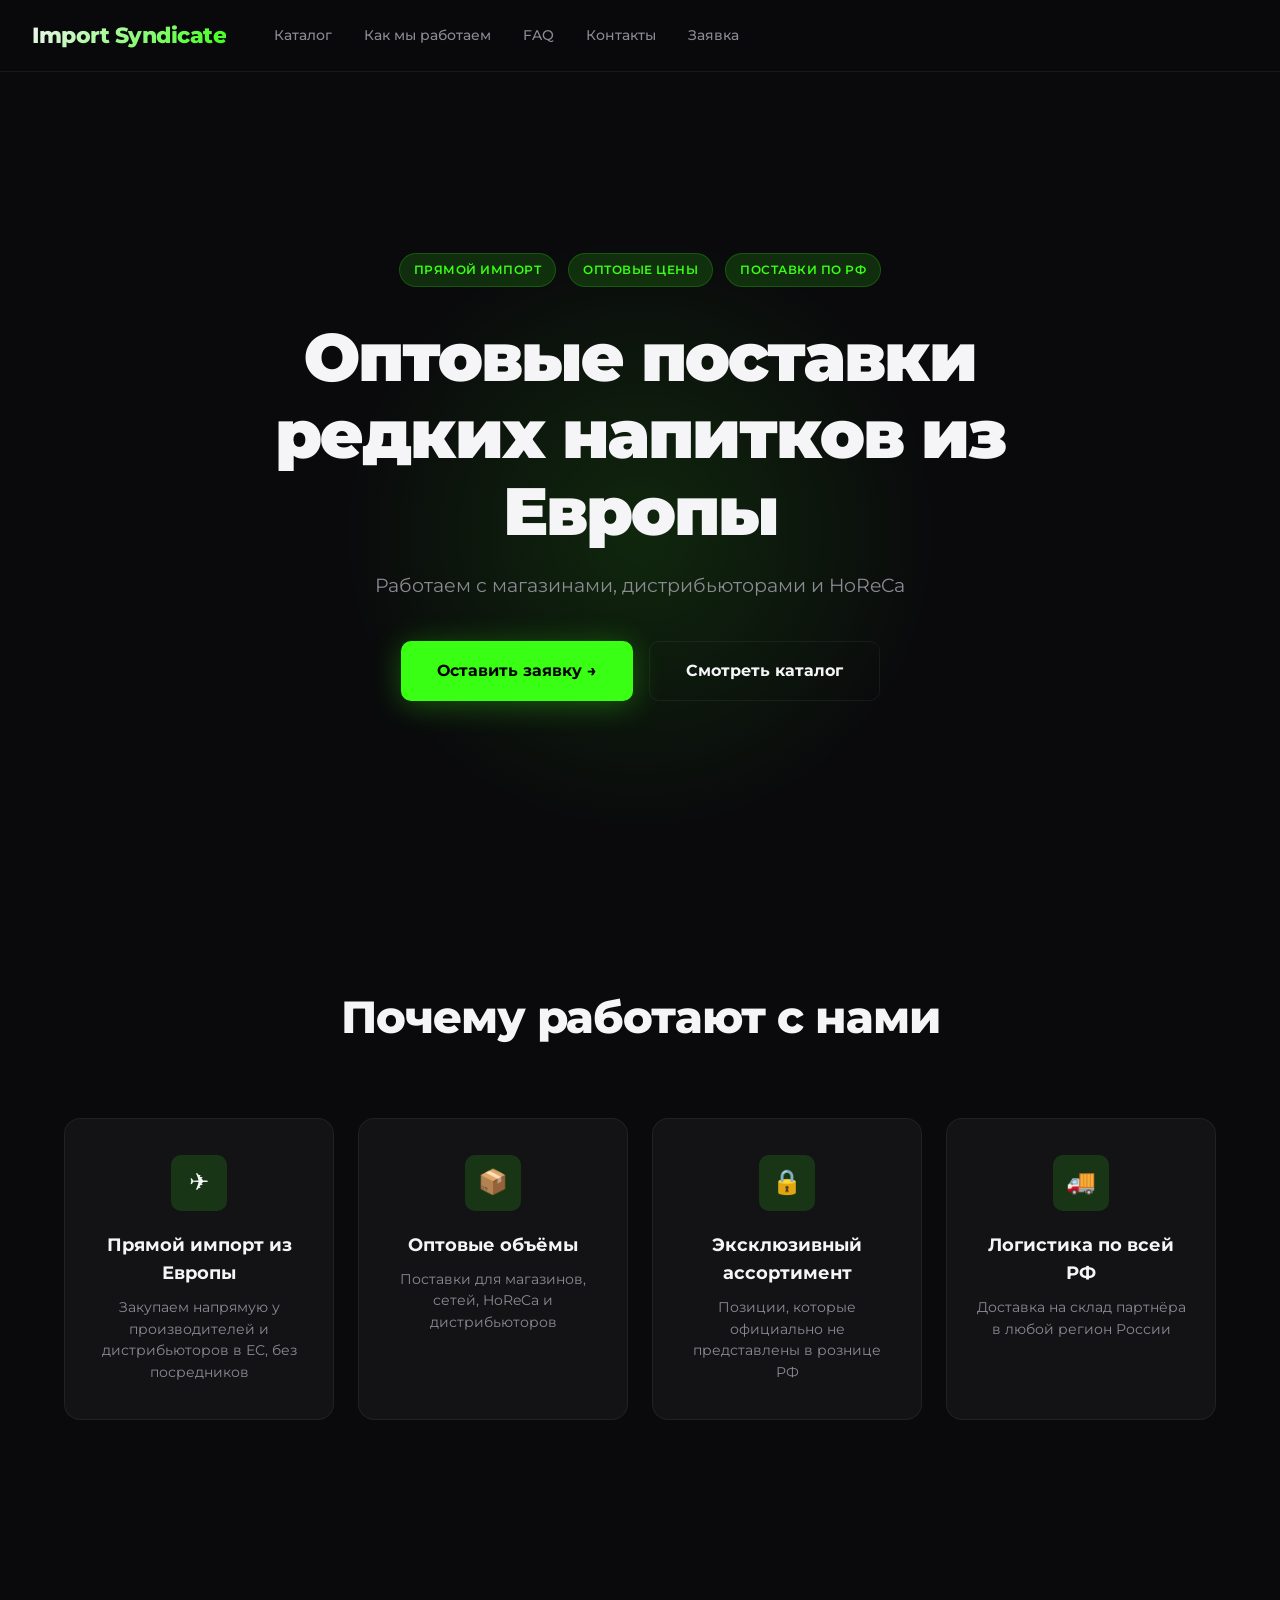
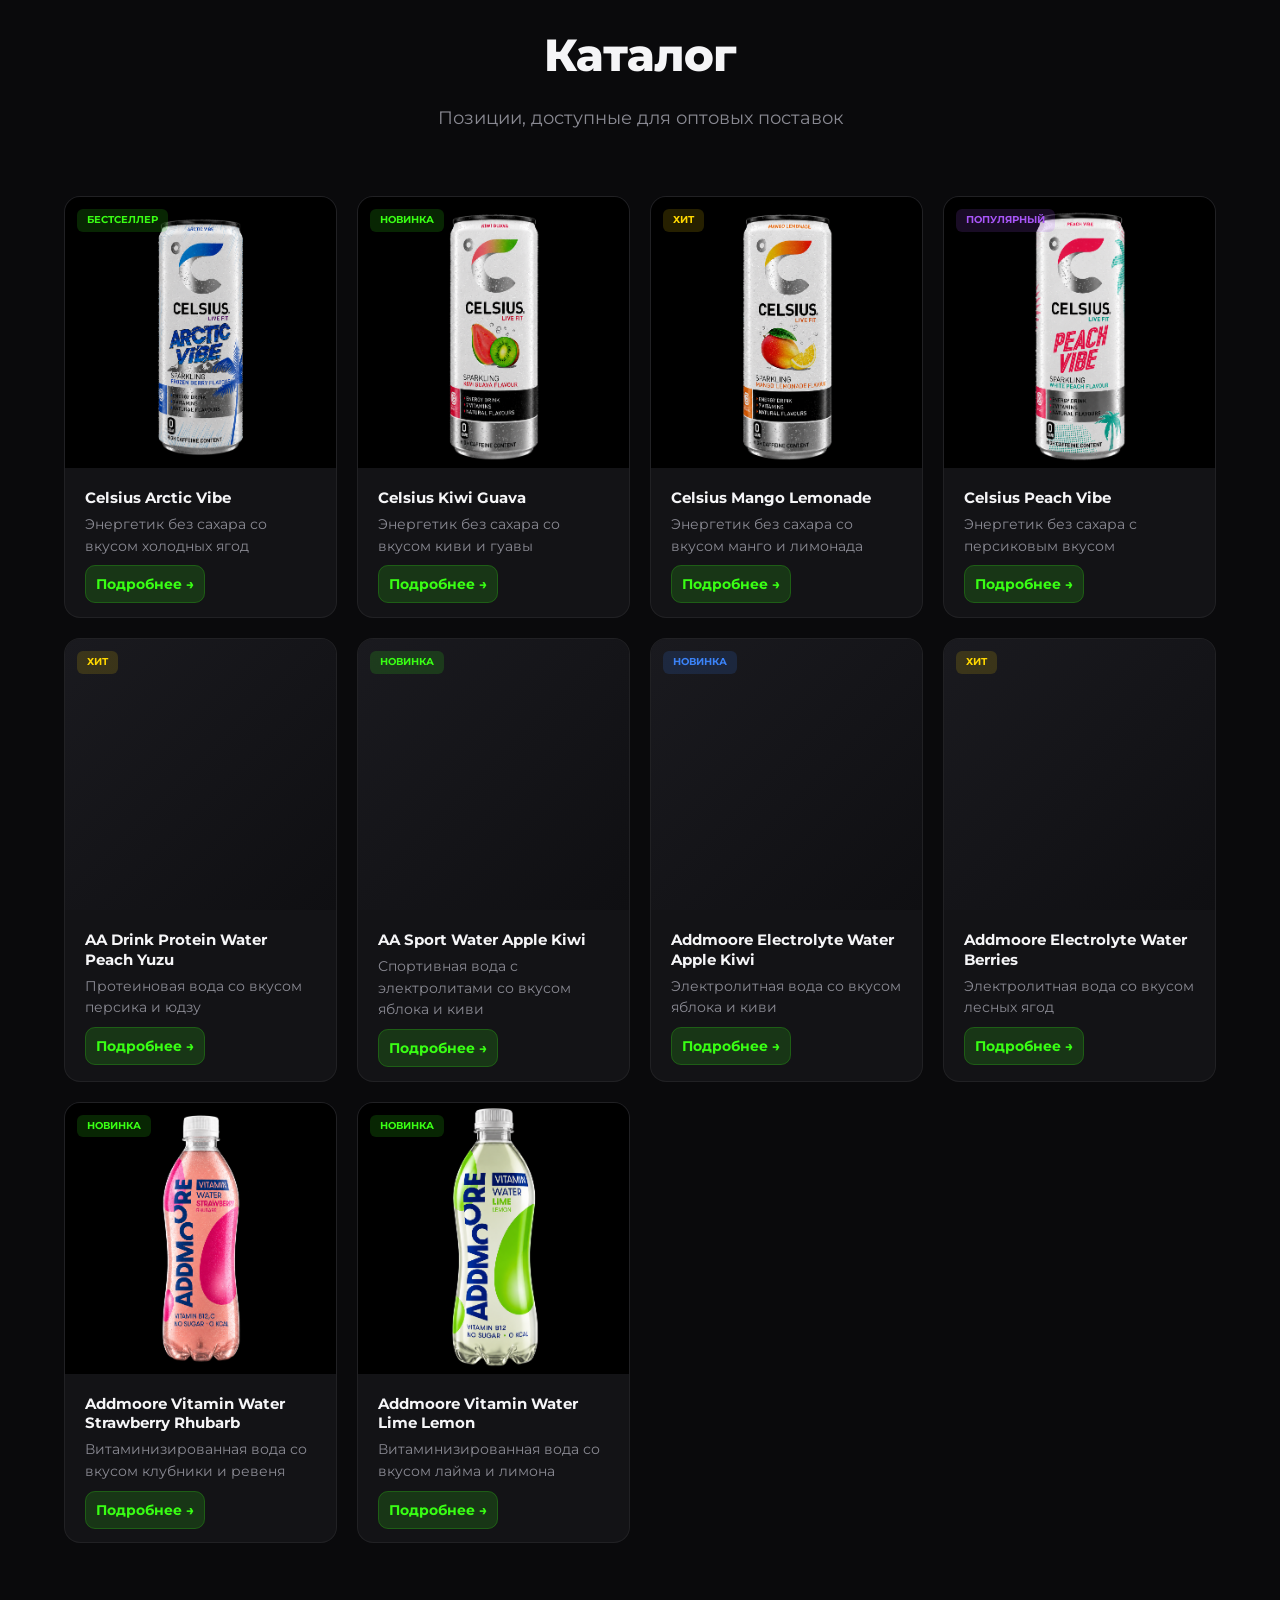
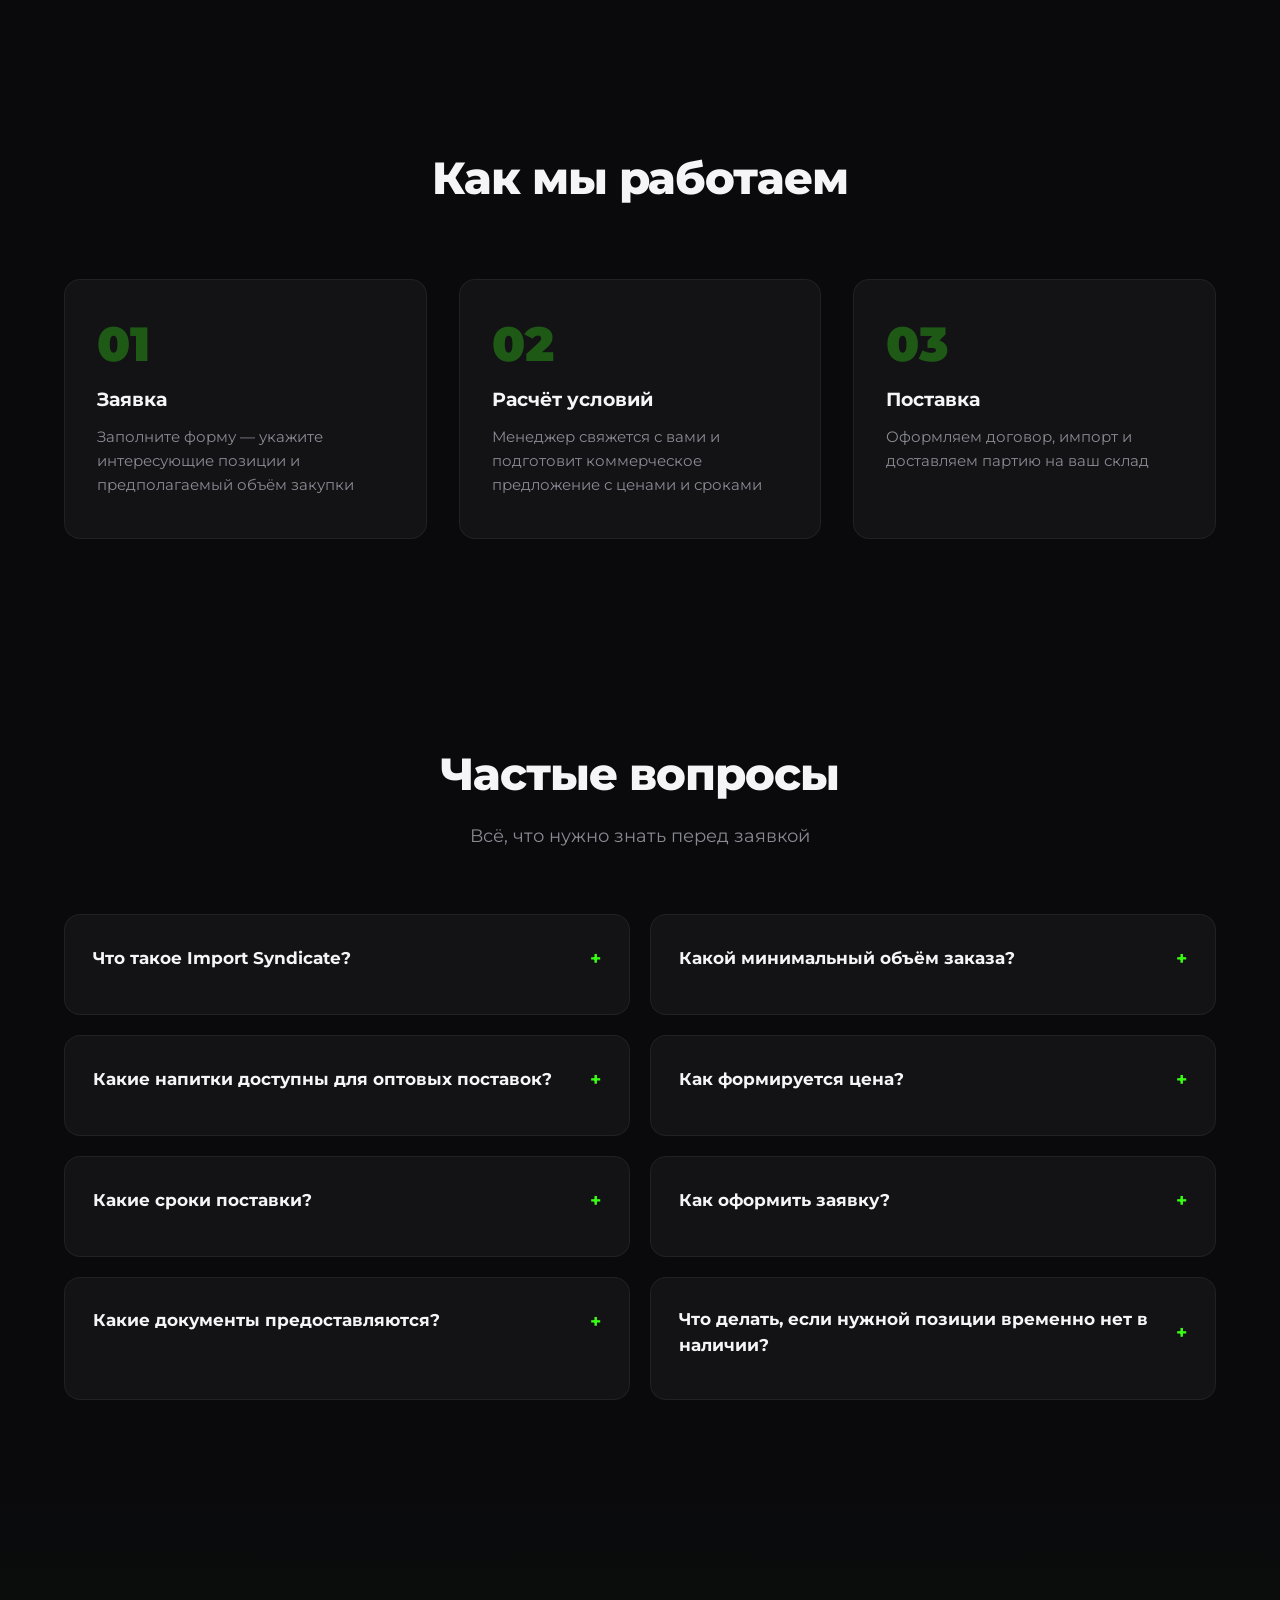
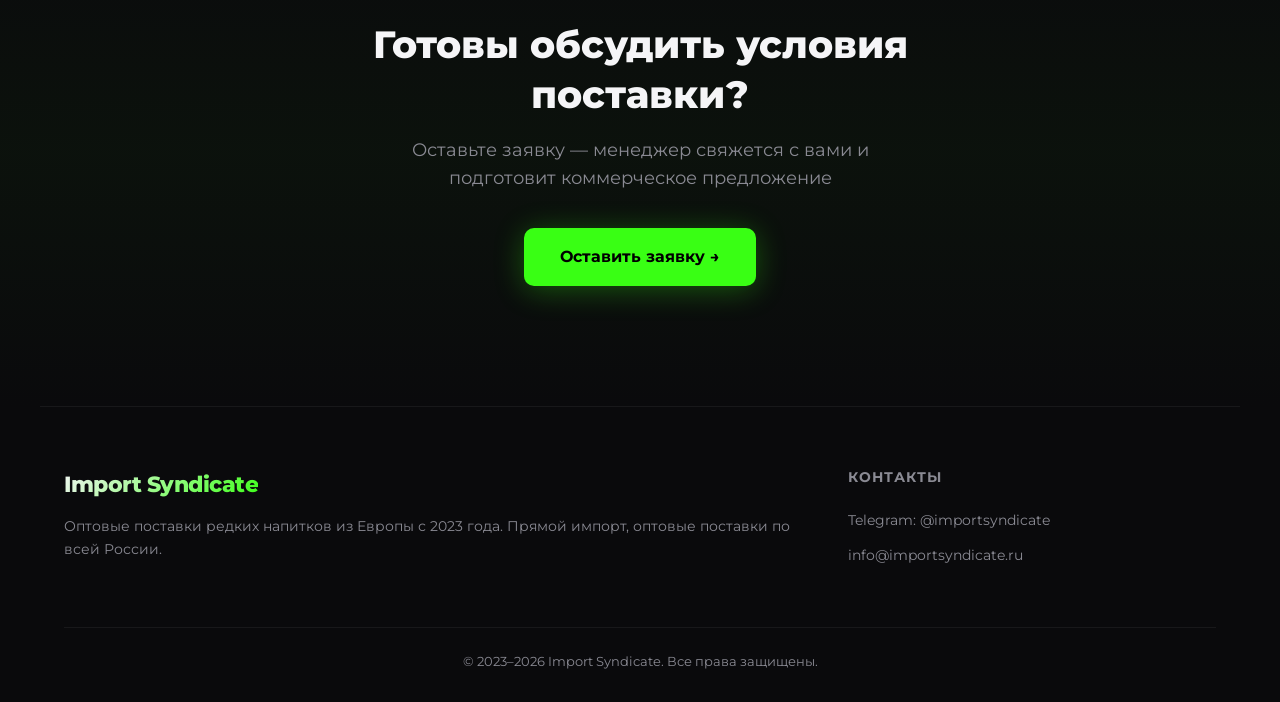
==== commit 1240c958: "Use iconV2.png for favicon and og:image" ====
--- a/index.html
+++ b/index.html
@@ -11,13 +11,13 @@
   <meta property="og:type" content="website">
   <meta property="og:title" content="Import Syndicate — Оптовые поставки редких напитков">
   <meta property="og:description" content="Прямой импорт редких энергетиков и безалкогольных напитков. Оптовые поставки по России от паллеты.">
-  <meta property="og:image" content="https://importsyndicate.ru/images/og-image.jpg">
+  <meta property="og:image" content="https://importsyndicate.ru/iconV2.png">
   <meta property="og:url" content="https://importsyndicate.ru/">
   <meta name="twitter:card" content="summary_large_image">
   <!-- ФАВИКОНКА -->
-  <link rel="icon" href="./favicon-64-new.png?v=4" type="image/png">
-  <link rel="shortcut icon" href="./favicon-64-new.png?v=4" type="image/png">
-  <link rel="apple-touch-icon" href="./favicon-64-new.png?v=4" type="image/png">
+  <link rel="icon" href="./iconV2.png?v=1" type="image/png" sizes="64x64">
+  <link rel="shortcut icon" href="./iconV2.png?v=1" type="image/png">
+  <link rel="apple-touch-icon" href="./iconV2.png?v=1" type="image/png">
   <script type="application/ld+json">
   {"@context":"https://schema.org","@type":"WebSite","name":"Import Syndicate","url":"https://importsyndicate.ru/","description":"Оптовые поставки редких напитков из Европы и США — прямой импорт"}
   </script>
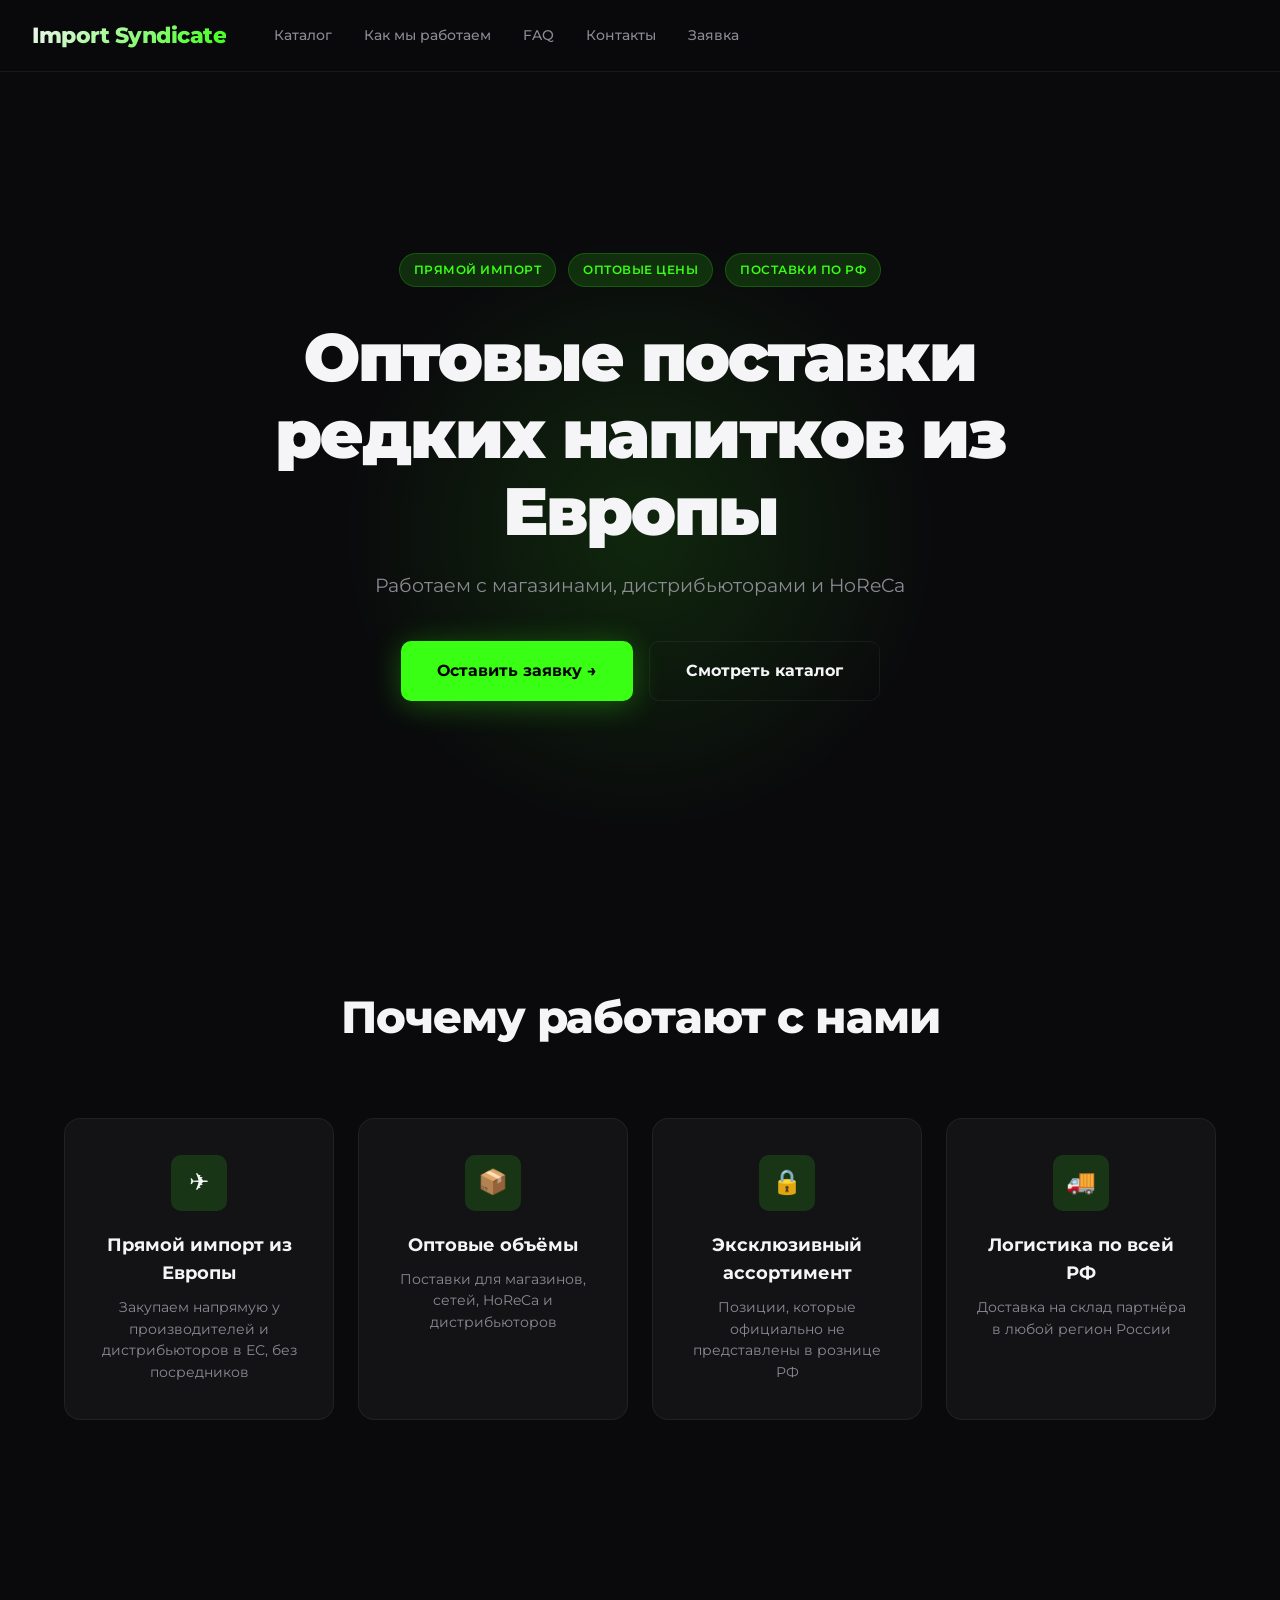
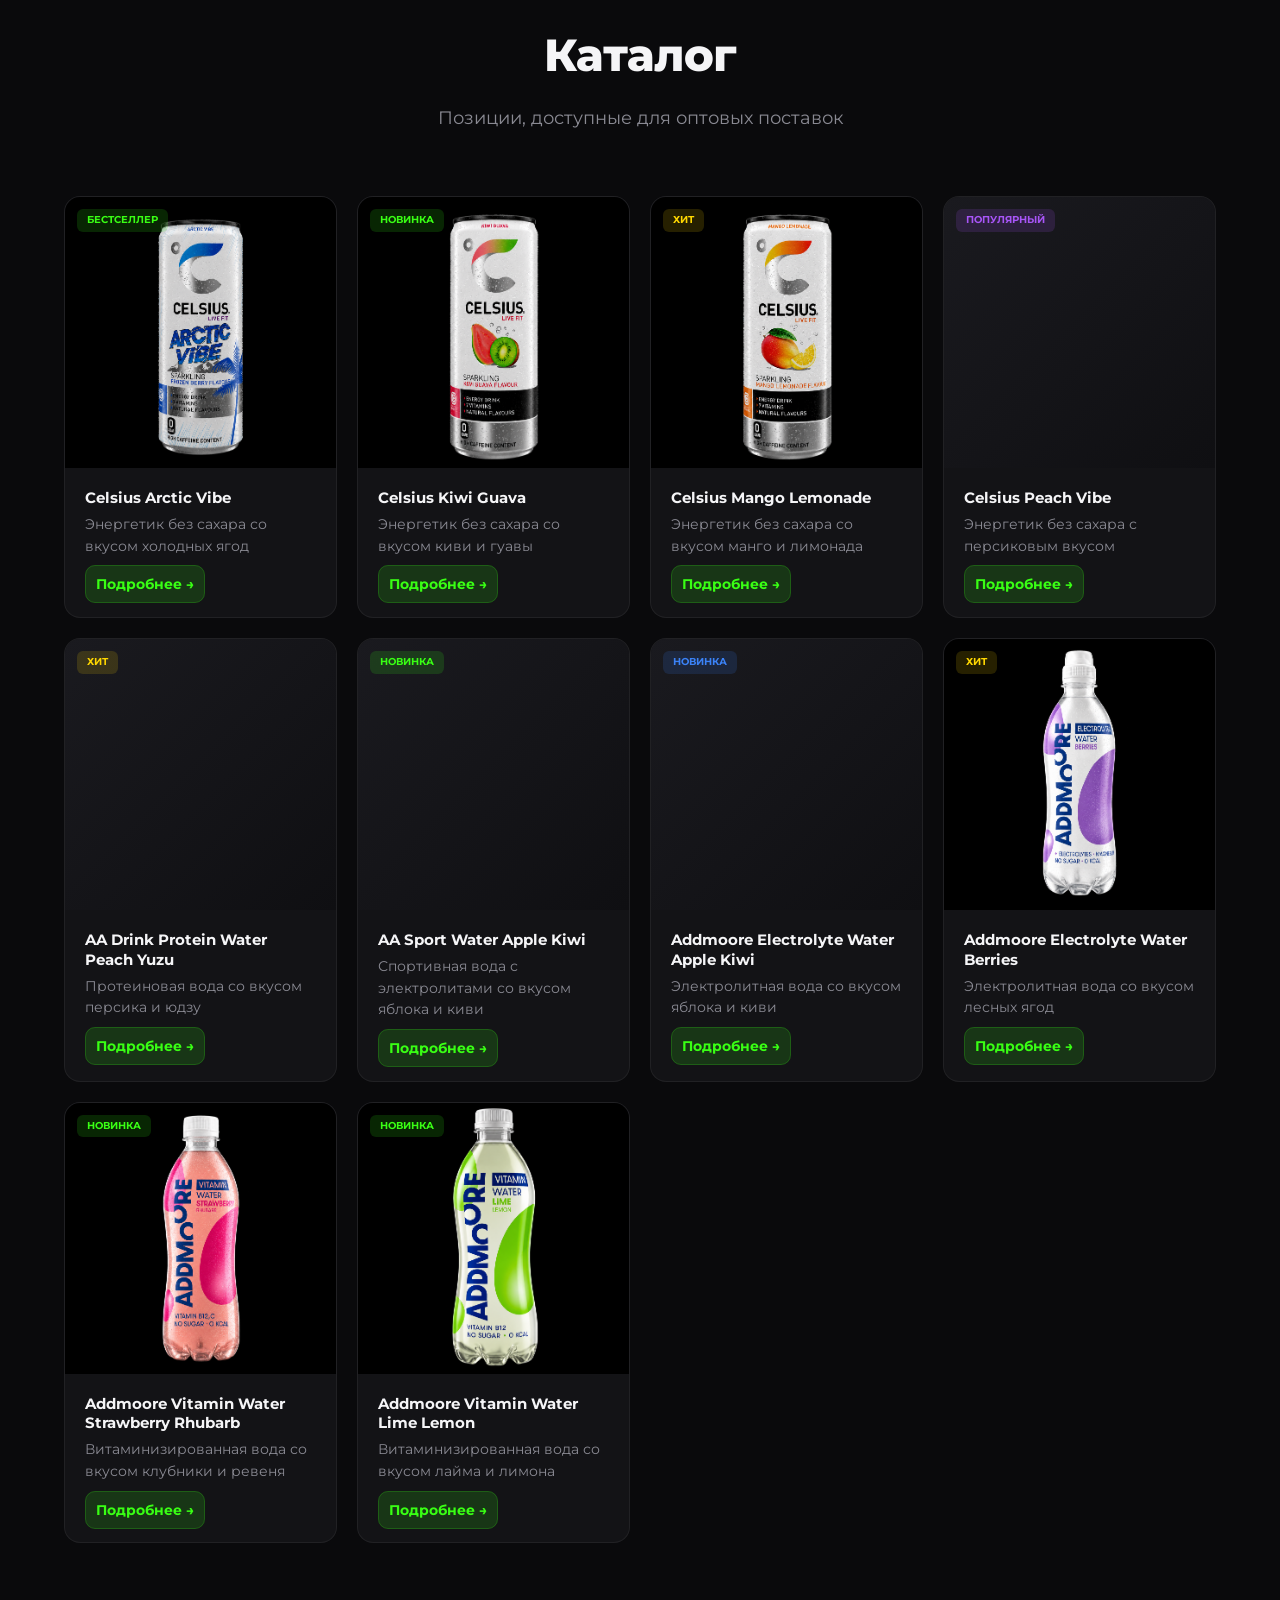
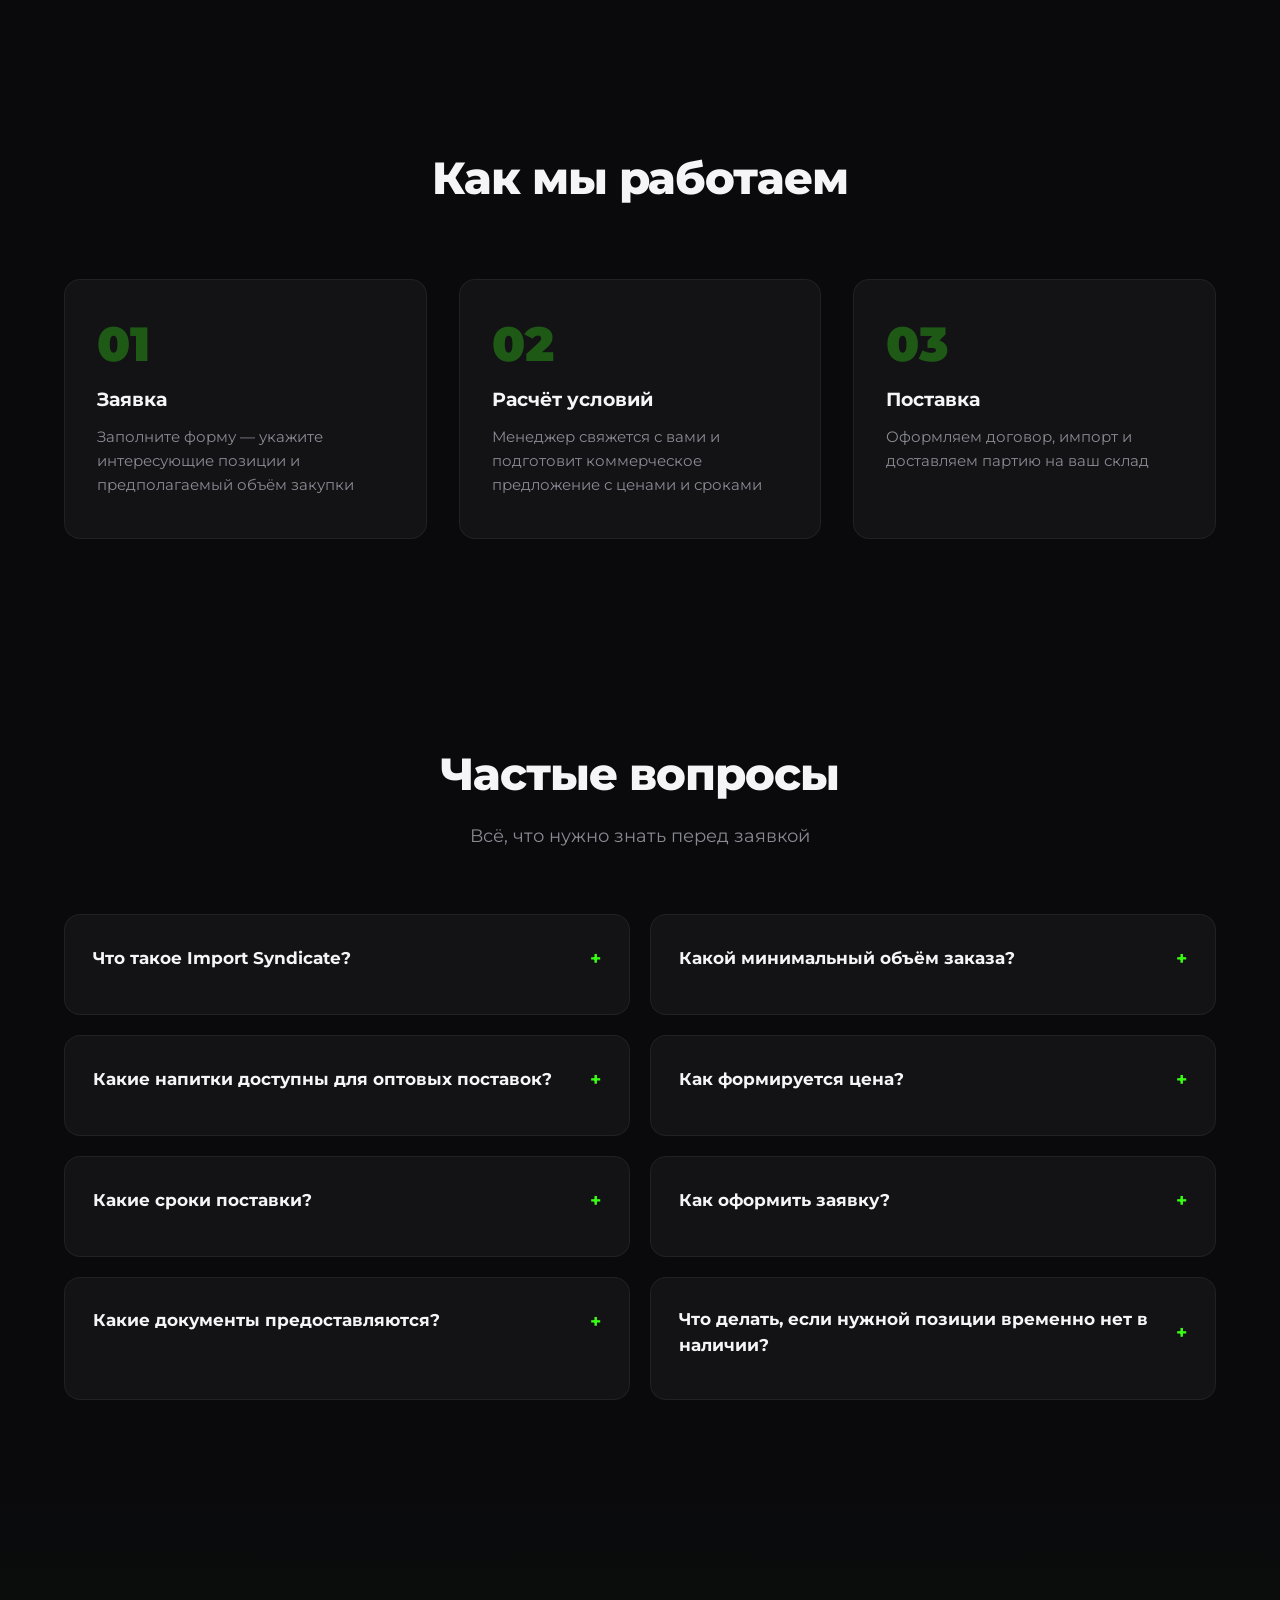
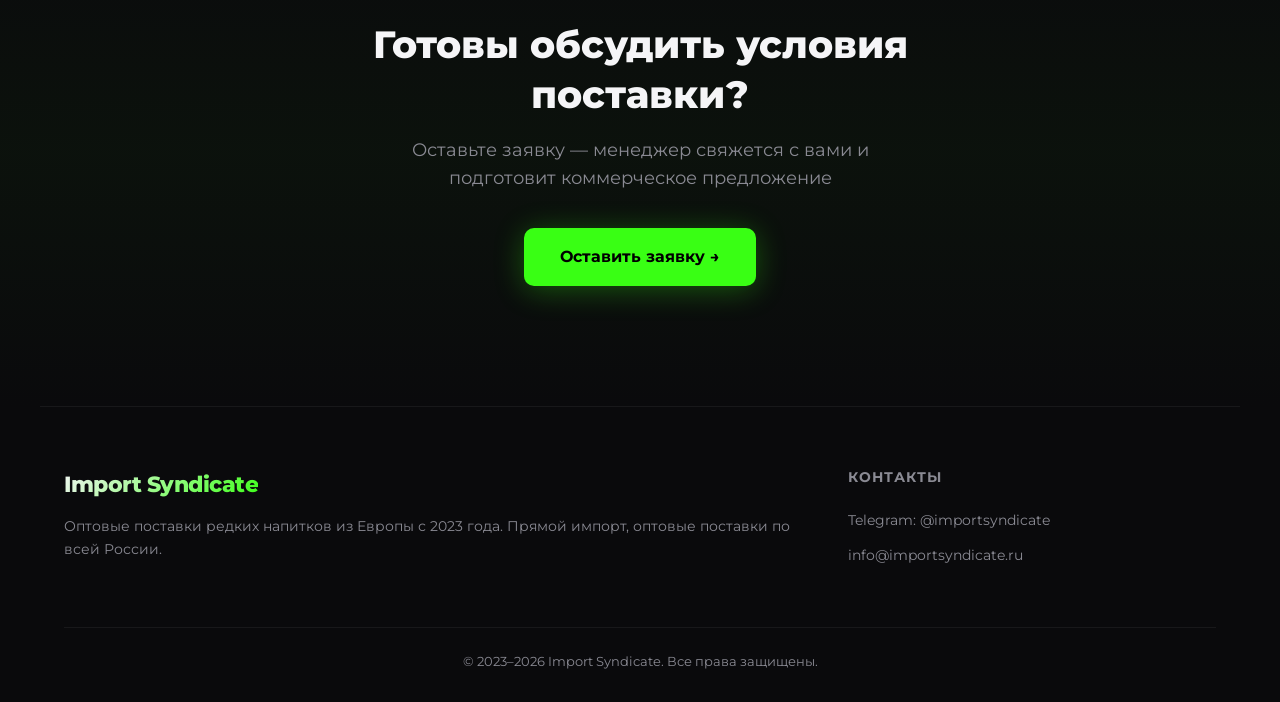
==== commit d8e7ab3a: "email fix" ====
--- a/index.html
+++ b/index.html
@@ -540,7 +540,7 @@
             <h1>${f.title}</h1>
             <p>${f.subtitle}</p>
           </div>
-          <form class="order-form" id="orderForm" action="https://formspree.io/f/${SITE.formspreeId}" method="POST">
+          <form class="order-form" id="orderForm" action="https://formspree.io/f/${SITE.formspreeId}" method="POST" accept-charset="UTF-8">
             <input type="hidden" name="_subject" value="Новая заявка на оптовую поставку — Import Syndicate">
 
             <div class="form-row">
@@ -580,7 +580,7 @@
             <div class="form-row">
               <div class="form-group">
                 <label>Примерный объём</label>
-                <input type="text" name="volume" placeholder="например, 1 паллета / 500 кейсов / в месяц">
+                <input type="text" name="volume" placeholder="например, 100 шт.">
               </div>
               <div class="form-group">
                 <label>Город / регион</label>
@@ -602,6 +602,8 @@
 
     function initOrderForm() {
       const form = document.getElementById("orderForm");
+      if (!form) return;
+
       form.addEventListener("submit", async (e) => {
         e.preventDefault();
         const btn = document.getElementById("submitBtn");
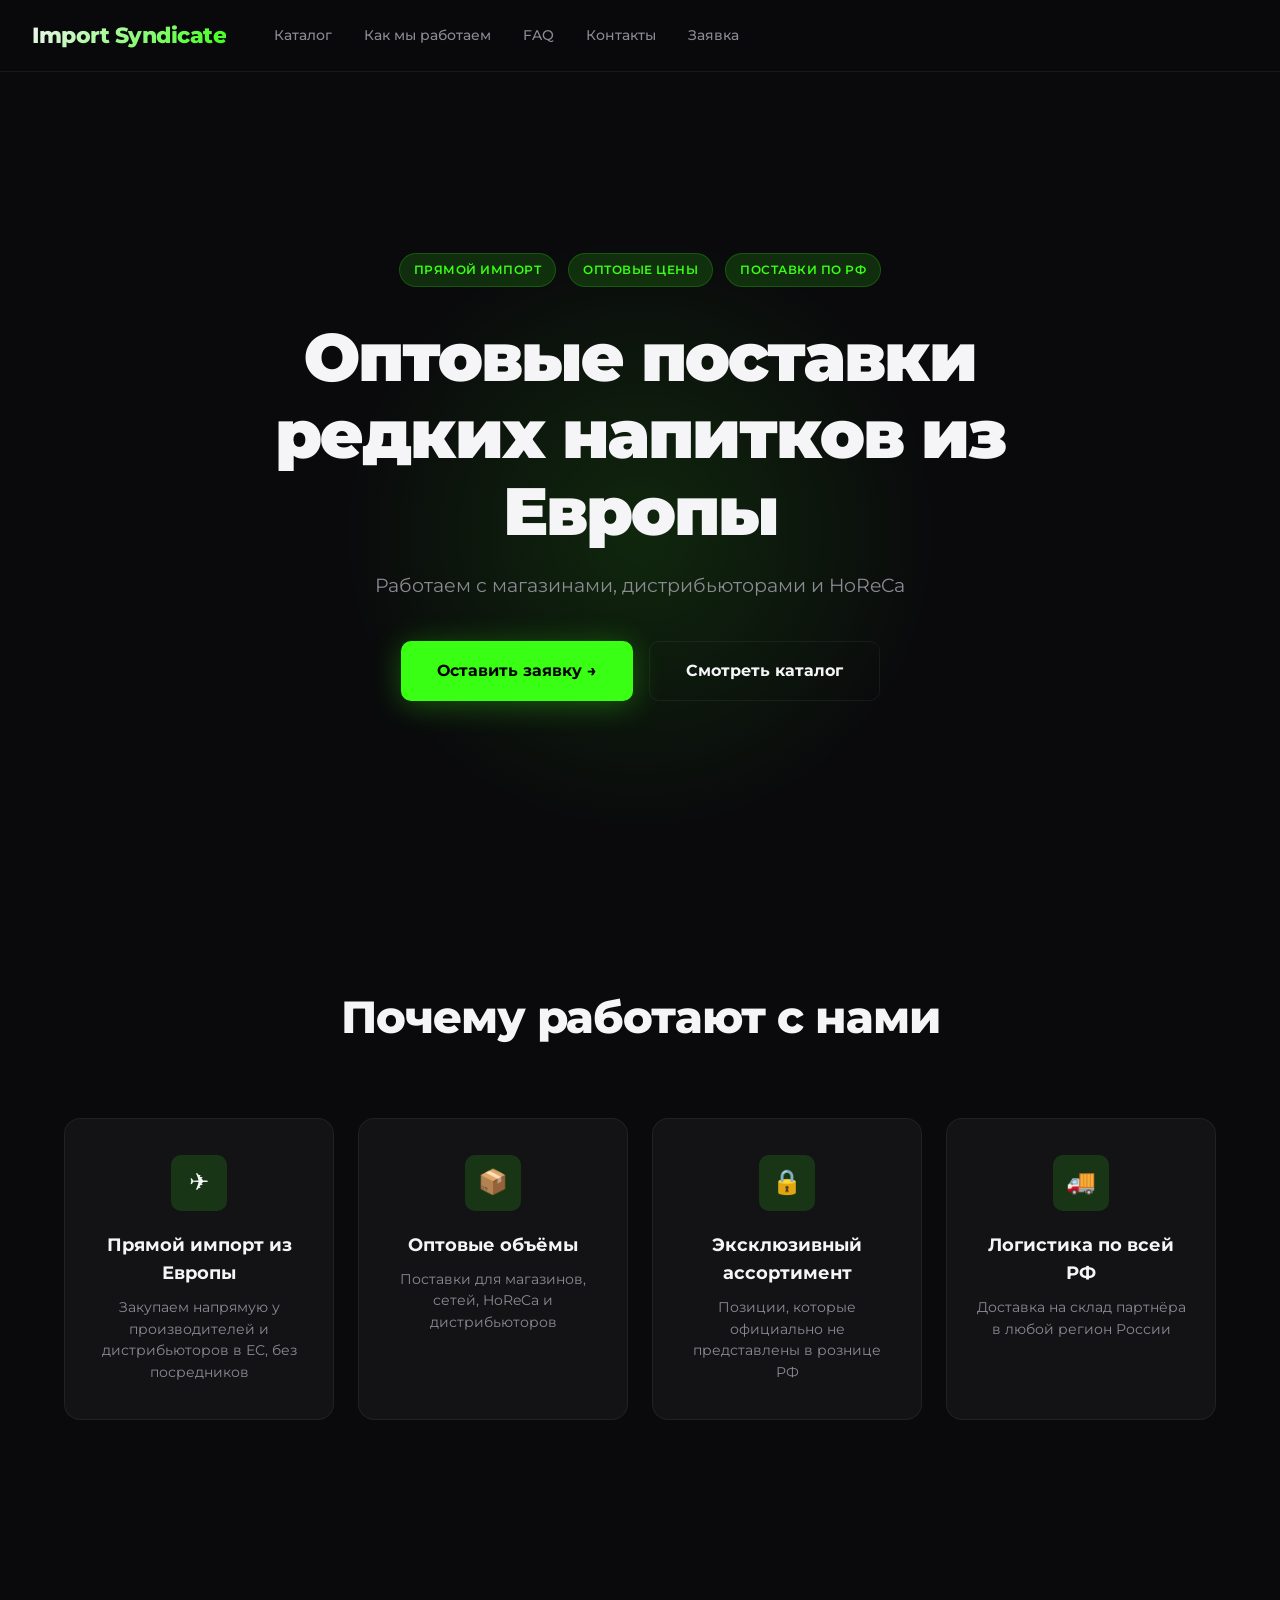
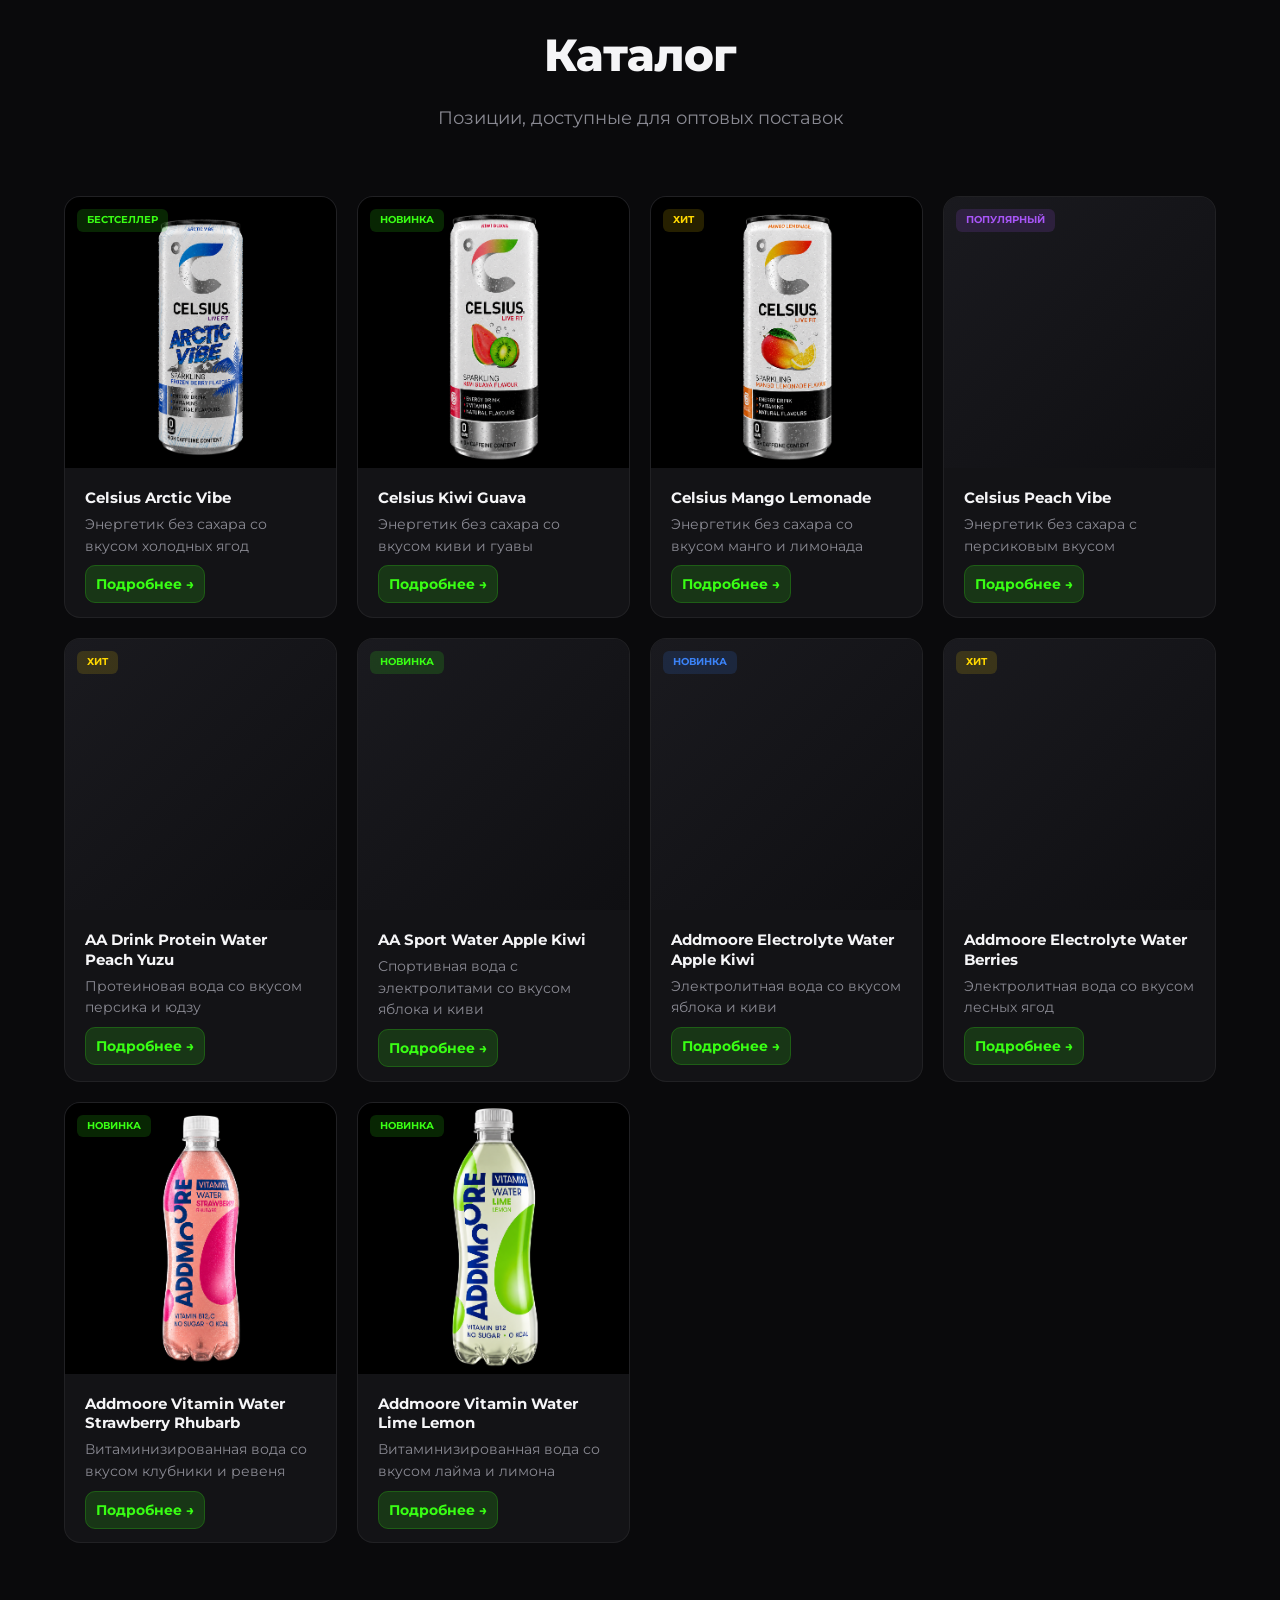
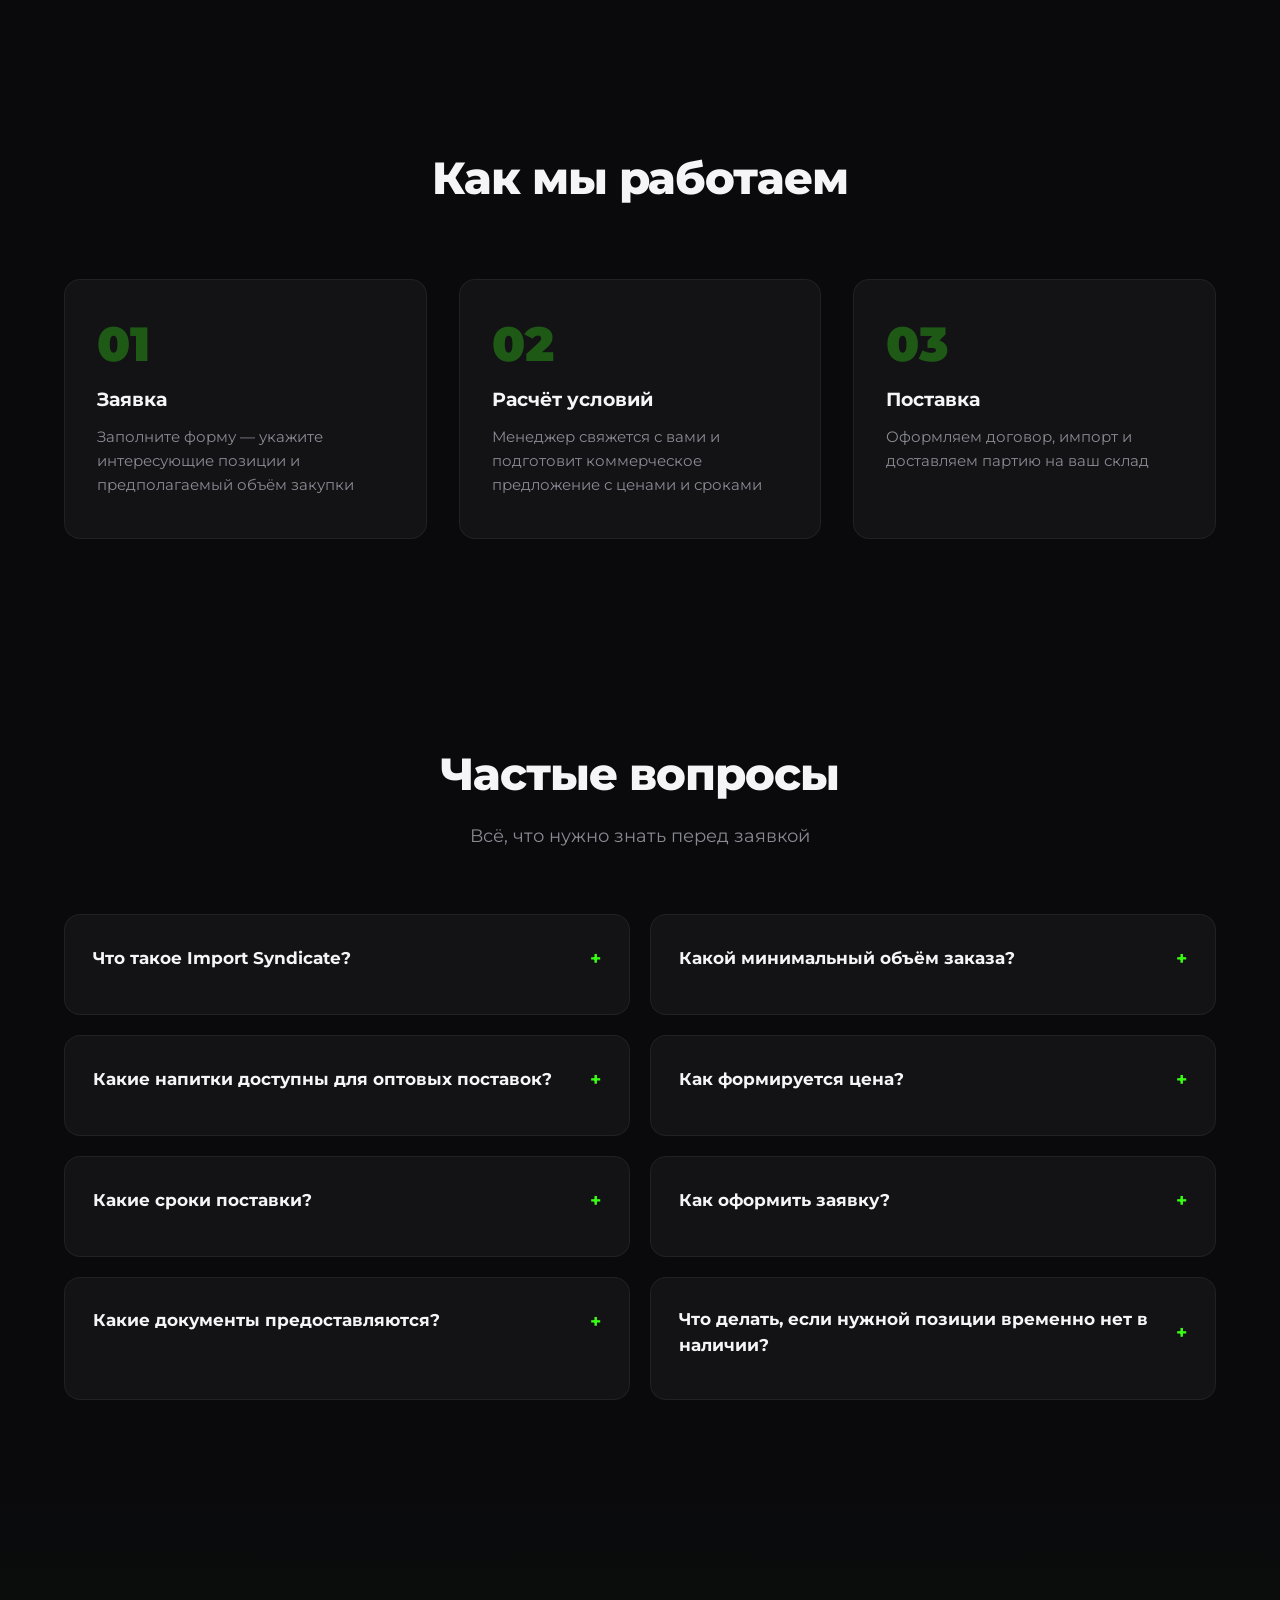
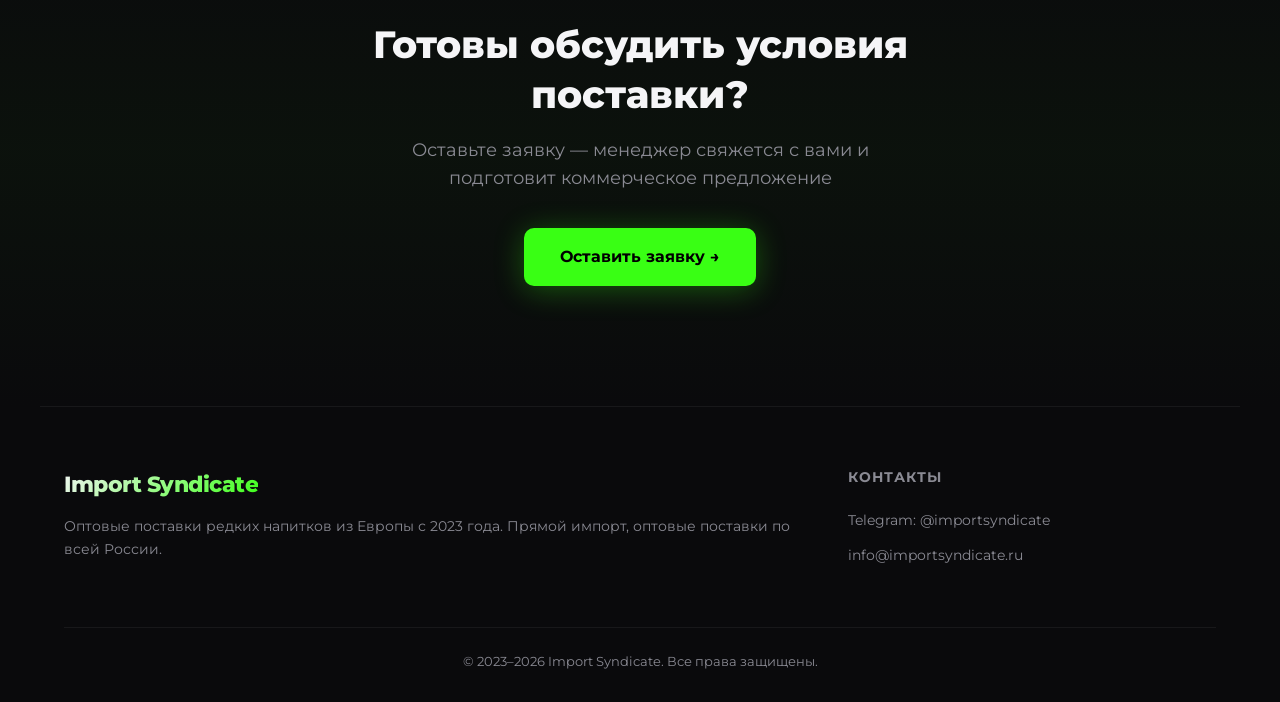
==== commit c2b758c5: "full rebild" ====
--- a/index.html
+++ b/index.html
@@ -14,10 +14,12 @@
   <meta property="og:image" content="https://importsyndicate.ru/iconV2.png">
   <meta property="og:url" content="https://importsyndicate.ru/">
   <meta name="twitter:card" content="summary_large_image">
-  <!-- ФАВИКОНКА -->
-  <link rel="icon" href="./iconV2.png?v=1" type="image/png" sizes="64x64">
-  <link rel="shortcut icon" href="./iconV2.png?v=1" type="image/png">
-  <link rel="apple-touch-icon" href="./iconV2.png?v=1" type="image/png">
+  <!-- ФАВИКОНКА (единый набор, сгенерирован из iconV2.png) -->
+  <link rel="icon" href="./favicon.ico" sizes="any">
+  <link rel="icon" href="./favicon-16x16.png" type="image/png" sizes="16x16">
+  <link rel="icon" href="./favicon-32x32.png" type="image/png" sizes="32x32">
+  <link rel="icon" href="./favicon-48x48.png" type="image/png" sizes="48x48">
+  <link rel="apple-touch-icon" href="./apple-touch-icon.png">
   <script type="application/ld+json">
   {"@context":"https://schema.org","@type":"WebSite","name":"Import Syndicate","url":"https://importsyndicate.ru/","description":"Оптовые поставки редких напитков из Европы и США — прямой импорт"}
   </script>
@@ -27,229 +29,7 @@
   <link rel="preconnect" href="https://wsrv.nl">
   <link href="https://fonts.googleapis.com/css2?family=Montserrat:wght@400;500;600;700;800;900&display=swap" rel="stylesheet">
 
-  <style>
-    :root{
-      --bg:#0a0a0c;
-      --bg-card:#131316;
-      --bg-input:#1a1a1f;
-      --text:#f5f5f7;
-      --text-secondary:#8a8a93;
-      --accent:#39ff14;
-      --accent-dim:rgba(57,255,20,0.15);
-      --accent-glow:rgba(57,255,20,0.4);
-      --border:rgba(255,255,255,0.06);
-      --gold:#ffd700;
-      --blue:#3b82f6;
-      --purple:#a855f7;
-      --radius:16px;
-      --radius-sm:10px;
-      --transition:0.3s cubic-bezier(0.4,0,0.2,1);
-      --max-width:1200px;
-      --header-height:72px
-    }
-
-    *{margin:0;padding:0;box-sizing:border-box}
-    html{scroll-behavior:smooth}
-    body{font-family:'Montserrat',system-ui,-apple-system,sans-serif;background:var(--bg);color:var(--text);line-height:1.6;overflow-x:hidden;-webkit-font-smoothing:antialiased;margin-top:var(--header-height)}
-    ::selection{background:var(--accent);color:#000}
-    a{color:inherit;text-decoration:none}
-    img{max-width:100%;display:block}
-
-    /* === ШАПКА === */
-    .header{position:fixed;top:0;left:0;right:0;height:var(--header-height);background:rgba(10,10,12,0.88);backdrop-filter:blur(20px);-webkit-backdrop-filter:blur(20px);border-bottom:1px solid var(--border);z-index:1000;display:flex;align-items:center;justify-content:flex-start;padding:0 32px;gap:48px;transition:var(--transition)}
-    .header.scrolled{background:rgba(10,10,12,0.96);box-shadow:0 4px 30px rgba(0,0,0,0.4)}
-    .logo{font-size:1.4rem;font-weight:800;letter-spacing:-0.5px;background:linear-gradient(135deg,var(--text) 0%,var(--accent) 100%);-webkit-background-clip:text;-webkit-text-fill-color:transparent;background-clip:text;flex-shrink:0;cursor:pointer}
-    .nav{display:flex;gap:32px;align-items:center;flex:1}
-    .nav a,.nav span{font-size:0.9rem;font-weight:500;color:var(--text-secondary);transition:var(--transition);position:relative;white-space:nowrap;cursor:pointer}
-    .nav a:hover,.nav span:hover{color:var(--text)}
-    .nav a::after,.nav span::after{content:'';position:absolute;bottom:-4px;left:0;width:0;height:2px;background:var(--accent);transition:var(--transition);border-radius:2px}
-    .nav a:hover::after,.nav span:hover::after{width:100%}
-    .header-actions{display:flex;align-items:center;gap:16px;margin-left:auto}
-    .mobile-menu-btn{display:none;background:none;border:none;color:var(--text);font-size:1.5rem;cursor:pointer}
-
-    /* === КНОПКИ === */
-    .btn{padding:16px 36px;border-radius:var(--radius-sm);font-size:1rem;font-weight:700;cursor:pointer;transition:var(--transition);border:none;display:inline-flex;align-items:center;gap:8px;justify-content:center}
-    .btn-primary{background:var(--accent);color:#000;box-shadow:0 4px 30px rgba(57,255,20,0.3)}
-    .btn-primary:hover{transform:translateY(-2px);box-shadow:0 8px 40px rgba(57,255,20,0.5)}
-    .btn-secondary{background:transparent;color:var(--text);border:1px solid var(--border)}
-    .btn-secondary:hover{border-color:var(--text-secondary);background:rgba(255,255,255,0.03)}
-    .btn-outline{background:transparent;color:var(--accent);border:1px solid var(--accent)}
-    .btn-outline:hover{background:var(--accent);color:#000}
-    .btn-large{padding:20px 48px;font-size:1.1rem}
-    .btn:disabled{opacity:0.5;cursor:not-allowed;transform:none!important}
-
-    /* === СЕКЦИИ === */
-    .section{padding:100px 24px;max-width:var(--max-width);margin:0 auto}
-    .section-header{text-align:center;margin-bottom:64px}
-    .section-header h2{font-size:clamp(1.8rem,4vw,2.8rem);font-weight:800;margin-bottom:12px;letter-spacing:-1px}
-    .section-header p{color:var(--text-secondary);font-size:1.1rem;max-width:560px;margin:0 auto}
-
-    /* === HERO === */
-    .hero{min-height:90vh;display:flex;flex-direction:column;justify-content:center;align-items:center;text-align:center;padding:calc(var(--header-height)+60px) 24px 80px;position:relative;overflow:hidden}
-    .hero::before{content:'';position:absolute;top:20%;left:50%;transform:translateX(-50%);width:600px;height:600px;background:radial-gradient(circle,var(--accent-glow) 0%,transparent 70%);opacity:0.3;pointer-events:none;animation:pulse 4s ease-in-out infinite}
-    @keyframes pulse{0%,100%{transform:translateX(-50%) scale(1);opacity:0.3}50%{transform:translateX(-50%) scale(1.1);opacity:0.5}}
-    .hero-content{position:relative;z-index:2;max-width:760px}
-    .hero-badges{display:flex;gap:12px;justify-content:center;flex-wrap:wrap;margin-bottom:32px}
-    .badge{background:var(--accent-dim);color:var(--accent);padding:6px 14px;border-radius:100px;font-size:0.75rem;font-weight:600;letter-spacing:0.5px;text-transform:uppercase;border:1px solid rgba(57,255,20,0.2)}
-    .hero h1{font-size:clamp(2.4rem,5.5vw,4.2rem);font-weight:900;line-height:1.15;letter-spacing:-2px;margin-bottom:20px}
-    .hero h1 span{background:linear-gradient(135deg,var(--accent) 0%,#2ecc71 100%);-webkit-background-clip:text;-webkit-text-fill-color:transparent;background-clip:text}
-    .hero p{font-size:clamp(1rem,2vw,1.2rem);color:var(--text-secondary);max-width:620px;margin:0 auto 40px}
-    .hero-buttons{display:flex;gap:16px;justify-content:center;flex-wrap:wrap}
-
-    /* === ПРЕИМУЩЕСТВА === */
-    .why-grid{display:grid;grid-template-columns:repeat(auto-fit,minmax(250px,1fr));gap:24px}
-    .why-card{background:var(--bg-card);border:1px solid var(--border);border-radius:var(--radius);padding:36px 28px;text-align:center;transition:var(--transition)}
-    .why-card:hover{border-color:rgba(57,255,20,0.2);transform:translateY(-4px)}
-    .why-icon{width:56px;height:56px;background:var(--accent-dim);border-radius:var(--radius-sm);display:flex;align-items:center;justify-content:center;margin:0 auto 20px;font-size:1.5rem}
-    .why-card h3{font-size:1.1rem;font-weight:700;margin-bottom:10px}
-    .why-card p{color:var(--text-secondary);font-size:0.9rem;line-height:1.5}
-
-    /* === ПРОДУКТЫ === */
-    .products-grid{display:grid;grid-template-columns:repeat(auto-fill,minmax(240px,1fr));gap:20px}
-    .product-card{background:var(--bg-card);border:1px solid var(--border);border-radius:var(--radius);overflow:hidden;transition:var(--transition);cursor:pointer}
-    .product-card:hover{transform:translateY(-4px);border-color:rgba(57,255,20,0.2)}
-    .product-img{aspect-ratio:1;background:linear-gradient(135deg,#1a1a1f 0%,#0f0f12 100%);display:flex;align-items:center;justify-content:center;font-size:2.5rem;position:relative}
-    .product-img img{width:100%;height:100%;object-fit:cover;position:absolute;inset:0}
-    .product-img .img-fallback{position:relative;z-index:2}
-    .product-tag{position:absolute;top:12px;left:12px;padding:3px 10px;border-radius:6px;font-size:0.65rem;font-weight:700;text-transform:uppercase;z-index:3}
-    .tag-green{background:rgba(57,255,20,0.15);color:var(--accent)}
-    .tag-blue{background:rgba(59,130,246,0.15);color:var(--blue)}
-    .tag-gold{background:rgba(255,215,0,0.15);color:var(--gold)}
-    .tag-purple{background:rgba(168,85,247,0.15);color:var(--purple)}
-    .product-info{padding:20px}
-    .product-name{font-size:0.95rem;font-weight:700;margin-bottom:6px;line-height:1.3}
-    .product-short{color:var(--text-secondary);font-size:0.85rem;margin-bottom:14px}
-    .btn-details{width:100%;padding:10px;background:var(--accent-dim);color:var(--accent);border:1px solid rgba(57,255,20,0.2);border-radius:var(--radius-sm);font-size:0.85rem;font-weight:700;cursor:pointer;transition:var(--transition);text-align:center}
-    .btn-details:hover{background:var(--accent);color:#000}
-
-    /* === КАК ЭТО РАБОТАЕТ === */
-    .steps-grid{display:grid;grid-template-columns:repeat(auto-fit,minmax(280px,1fr));gap:32px}
-    .step-card{background:var(--bg-card);border:1px solid var(--border);border-radius:var(--radius);padding:40px 32px;position:relative;transition:var(--transition)}
-    .step-card:hover{border-color:rgba(57,255,20,0.2)}
-    .step-num{font-size:3rem;font-weight:900;color:var(--accent);opacity:0.3;line-height:1;margin-bottom:16px}
-    .step-card h3{font-size:1.2rem;font-weight:700;margin-bottom:10px}
-    .step-card p{color:var(--text-secondary);font-size:0.95rem;line-height:1.6}
-
-    /* === FAQ === */
-    .faq-grid{display:grid;grid-template-columns:repeat(auto-fit,minmax(400px,1fr));gap:20px}
-    .faq-item{background:var(--bg-card);border:1px solid var(--border);border-radius:var(--radius);padding:28px;transition:var(--transition);cursor:pointer}
-    .faq-item:hover{border-color:rgba(57,255,20,0.2)}
-    .faq-item.active{border-color:var(--accent)}
-    .faq-question{font-size:1.05rem;font-weight:700;margin-bottom:12px;display:flex;justify-content:space-between;align-items:center;gap:12px}
-    .faq-question::after{content:'+';font-size:1.2rem;color:var(--accent);flex-shrink:0;transition:var(--transition)}
-    .faq-item.active .faq-question::after{content:'−'}
-    .faq-answer{color:var(--text-secondary);font-size:0.95rem;line-height:1.7;max-height:0;overflow:hidden;transition:max-height 0.3s ease,padding 0.3s ease}
-    .faq-item.active .faq-answer{max-height:300px;padding-top:12px}
-
-    /* === CTA БЛОК === */
-    .cta-block{background:linear-gradient(180deg,var(--bg) 0%,rgba(57,255,20,0.03) 50%,var(--bg) 100%);text-align:center;padding:120px 24px}
-    .cta-block h2{font-size:clamp(1.6rem,4vw,2.4rem);font-weight:800;max-width:640px;margin:0 auto 16px;line-height:1.3}
-    .cta-block p{color:var(--text-secondary);font-size:1.1rem;max-width:520px;margin:0 auto 36px}
-
-    /* === ФУТЕР === */
-    .footer{border-top:1px solid var(--border);padding:60px 24px 30px;max-width:var(--max-width);margin:0 auto}
-    .footer-grid{display:grid;grid-template-columns:2fr 1fr;gap:48px;margin-bottom:48px}
-    .footer-brand .logo{margin-bottom:12px;display:inline-block}
-    .footer-brand p{color:var(--text-secondary);font-size:0.9rem}
-    .footer-col h4{font-size:0.85rem;font-weight:700;text-transform:uppercase;letter-spacing:1px;margin-bottom:20px;color:var(--text-secondary)}
-    .footer-col a{display:block;color:var(--text-secondary);font-size:0.9rem;margin-bottom:12px;transition:var(--transition)}
-    .footer-col a:hover{color:var(--accent)}
-    .footer-bottom{border-top:1px solid var(--border);padding-top:24px;text-align:center;color:var(--text-secondary);font-size:0.8rem}
-
-
-    /* === МОБИЛЬНОЕ МЕНЮ === */
-    .mobile-nav{display:flex;flex-direction:column;position:fixed;top:var(--header-height);left:0;right:0;background:var(--bg);border-bottom:1px solid var(--border);z-index:999;max-height:0;overflow:hidden;opacity:0;transition:max-height 0.35s cubic-bezier(0.4,0,0.2,1),opacity 0.25s ease,padding 0.3s ease;padding:0 24px}
-    .mobile-nav.active{max-height:400px;opacity:1;padding:8px 24px 16px}
-    .mobile-nav span{padding:14px 0;color:var(--text-secondary);font-weight:500;border-bottom:1px solid var(--border);cursor:pointer;transition:color 0.2s,transform 0.3s ease,opacity 0.3s ease;transform:translateY(-8px);opacity:0}
-    .mobile-nav.active span{transform:translateY(0);opacity:1}
-    .mobile-nav.active span:nth-child(1){transition-delay:0.05s}
-    .mobile-nav.active span:nth-child(2){transition-delay:0.10s}
-    .mobile-nav.active span:nth-child(3){transition-delay:0.15s}
-    .mobile-nav.active span:nth-child(4){transition-delay:0.20s}
-    .mobile-nav.active span:nth-child(5){transition-delay:0.25s}
-    .mobile-nav span:hover{color:var(--accent)}
-    .mobile-nav span:last-child{border-bottom:none}
-    /* === ХЛЕБНЫЕ КРОШКИ === */
-    .breadcrumbs{max-width:var(--max-width);margin:0 auto;padding:24px 24px 0;display:flex;gap:8px;align-items:center;font-size:0.85rem;color:var(--text-secondary)}
-    .breadcrumbs span:hover{color:var(--accent);cursor:pointer}
-    .breadcrumbs .current{color:var(--text);cursor:default}
-
-    /* === СТРАНИЦА ТОВАРА === */
-    .product-page{max-width:var(--max-width);margin:0 auto;padding:40px 24px 100px}
-    .product-layout{display:grid;grid-template-columns:1fr 1fr;gap:64px;align-items:start}
-    .product-main-img{width:100%;aspect-ratio:1;background:linear-gradient(135deg,#1a1a1f 0%,#0f0f12 100%);border-radius:var(--radius);display:flex;align-items:center;justify-content:center;border:1px solid var(--border);position:relative;overflow:hidden}
-    .product-main-img img{width:100%;height:100%;object-fit:cover;position:absolute;inset:0}
-    .product-main-img .img-fallback{position:relative;z-index:2;font-size:6rem}
-    .product-main-img::before{content:'';position:absolute;inset:0;background:radial-gradient(circle at 30% 30%,var(--accent-glow) 0%,transparent 50%);opacity:0.2;z-index:1}
-    .product-info-page h1{font-size:clamp(1.8rem,4vw,2.6rem);font-weight:900;margin-bottom:16px;line-height:1.2;letter-spacing:-1px}
-    .product-tag-page{display:inline-block;padding:4px 14px;border-radius:100px;font-size:0.75rem;font-weight:700;text-transform:uppercase;letter-spacing:0.5px;margin-bottom:20px}
-    .product-desc-page{color:var(--text-secondary);font-size:1.05rem;line-height:1.7;margin-bottom:32px}
-    .product-actions{display:flex;gap:12px;margin-bottom:32px}
-    .product-actions .btn{flex:1;padding:18px 24px;font-size:1.05rem}
-    .product-details,.product-features,.product-comp{margin-bottom:32px}
-    .product-details h3,.product-features h3,.product-comp h3{font-size:1.1rem;font-weight:700;margin-bottom:16px;text-transform:uppercase;letter-spacing:1px;color:var(--text-secondary)}
-    .detail-row{display:flex;justify-content:space-between;padding:12px 0;border-bottom:1px solid var(--border);font-size:0.95rem}
-    .detail-row span:first-child{color:var(--text-secondary)}
-    .detail-row span:last-child{font-weight:600;text-align:right}
-    .feature-list{list-style:none}
-    .feature-list li{padding:8px 0;display:flex;align-items:flex-start;gap:12px;font-size:0.95rem;color:var(--text-secondary)}
-    .feature-list li::before{content:'✓';color:var(--accent);font-weight:800;flex-shrink:0}
-    .comp-text{color:var(--text-secondary);font-size:0.9rem;line-height:1.7;background:var(--bg-card);border:1px solid var(--border);border-radius:var(--radius-sm);padding:16px}
-
-    /* === ПОХОЖИЕ ТОВАРЫ === */
-    .related-section{max-width:var(--max-width);margin:0 auto;padding:0 24px 100px}
-    .related-section h2{font-size:1.5rem;font-weight:800;margin-bottom:32px}
-    .related-grid{display:grid;grid-template-columns:repeat(auto-fit,minmax(220px,1fr));gap:20px}
-
-    /* === ФОРМА ЗАЯВКИ === */
-    .form-page{max-width:700px;margin:0 auto;padding:40px 24px 100px}
-    .form-header{text-align:center;margin-bottom:48px}
-    .form-header h1{font-size:clamp(1.8rem,4vw,2.4rem);font-weight:800;margin-bottom:12px}
-    .form-header p{color:var(--text-secondary);font-size:1.05rem}
-    .order-form{background:var(--bg-card);border:1px solid var(--border);border-radius:var(--radius);padding:32px}
-    .form-group{margin-bottom:20px}
-    .form-group label{display:block;font-size:0.9rem;font-weight:600;margin-bottom:8px}
-    .form-group label .required{color:var(--accent);margin-left:2px}
-    .form-group input,.form-group textarea,.form-group select{width:100%;padding:14px 16px;background:var(--bg-input);border:1px solid var(--border);border-radius:var(--radius-sm);color:var(--text);font-size:1rem;font-family:inherit;transition:var(--transition)}
-    .form-group input:focus,.form-group textarea:focus,.form-group select:focus{outline:none;border-color:var(--accent);box-shadow:0 0 0 3px var(--accent-dim)}
-    .form-group input::placeholder,.form-group textarea::placeholder{color:var(--text-secondary);opacity:0.5}
-    .form-group textarea{min-height:110px;resize:vertical}
-    .form-row{display:grid;grid-template-columns:1fr 1fr;gap:16px}
-    .checkbox-row{display:flex;flex-wrap:wrap;gap:10px}
-    .checkbox-pill{display:flex;align-items:center;gap:8px;background:var(--bg-input);border:1px solid var(--border);border-radius:100px;padding:10px 16px;font-size:0.85rem;cursor:pointer;transition:var(--transition)}
-    .checkbox-pill:hover{border-color:var(--accent)}
-    .checkbox-pill input{width:auto;accent-color:var(--accent)}
-    .form-submit{width:100%;margin-top:12px}
-    .form-privacy{margin-top:16px;font-size:0.8rem;color:var(--text-secondary);text-align:center;line-height:1.5}
-
-    /* === УСПЕШНАЯ ЗАЯВКА === */
-    .success-page{min-height:70vh;display:flex;flex-direction:column;justify-content:center;align-items:center;text-align:center;padding:40px 24px 80px;max-width:600px;margin:0 auto}
-    .success-icon{width:80px;height:80px;background:var(--accent-dim);border-radius:50%;display:flex;align-items:center;justify-content:center;font-size:2.5rem;margin-bottom:24px;border:2px solid var(--accent);box-shadow:0 0 30px var(--accent-glow)}
-    .success-page h1{font-size:clamp(1.6rem,4vw,2.2rem);font-weight:800;margin-bottom:16px}
-    .success-page p{color:var(--text-secondary);font-size:1.05rem;margin-bottom:32px;line-height:1.6}
-
-    /* === АДАПТИВ === */
-    @media(max-width:900px){
-      .product-layout{grid-template-columns:1fr}
-      .faq-grid{grid-template-columns:1fr}
-    }
-    @media(max-width:768px){
-      .nav{display:none}
-      .mobile-menu-btn{display:block}
-      .header{padding:0 16px;gap:16px}
-      .footer-grid{grid-template-columns:1fr;gap:32px}
-      .hero{padding-top:calc(var(--header-height)+40px)}
-      .section{padding:60px 20px}
-      .product-actions{flex-direction:column}
-      .form-row{grid-template-columns:1fr}
-      .related-grid{grid-template-columns:1fr}
-    }
-
-    /* === АНИМАЦИИ === */
-    @keyframes fadeInUp{from{opacity:0;transform:translateY(30px)}to{opacity:1;transform:translateY(0)}}
-    .animate-in{opacity:0;animation:fadeInUp 0.6s ease forwards}
-    :focus-visible{outline:2px solid var(--accent);outline-offset:2px;border-radius:4px}
-  </style>
+  <link rel="stylesheet" href="styles.css">
 </head>
 <body>
 
@@ -270,441 +50,6 @@
 
   <!-- СКРИПТЫ -->
   <script src="content.js"></script>
-  <script>
-
-    // ============================================
-    // УТИЛИТЫ
-    // ============================================
-    const imgPath = name => name ? SITE.imagesPath + name : null;
-
-    // ============================================
-    // ОПТИМИЗАЦИЯ ИЗОБРАЖЕНИЙ
-    // ============================================
-    // Оригинальные картинки часто весят по несколько мегабайт (фото "как есть"),
-    // из-за этого сайт грузится медленно, а на медленном интернете загрузка
-    // может вообще не успевать завершиться (картинка "не грузится").
-    //
-    // Чтобы не трогать сами файлы, изображения прогоняются через бесплатный
-    // CDN-прокси wsrv.nl: он сам скачивает оригинал с сайта, один раз сжимает,
-    // конвертирует в современный формат WebP и дальше отдаёт уже готовую,
-    // лёгкую версию из кэша — без потери видимого качества.
-    // Если прокси недоступен — картинка автоматически подгрузится напрямую
-    // с сайта, а если и это не получится — покажется эмодзи-заглушка.
-    function optimizedSrc(originalSrc, width) {
-      const absoluteUrl = new URL(originalSrc, window.location.href).href;
-      return `https://wsrv.nl/?url=${encodeURIComponent(absoluteUrl)}&w=${width}&output=webp&q=82&af`;
-    }
-
-    function imgHTML(src, fallback, { width = 480, priority = false } = {}) {
-      if (!src) return `<span class="img-fallback">${fallback}</span>`;
-      const small = optimizedSrc(src, width);
-      const large = optimizedSrc(src, width * 2);
-      const loadingAttr = priority ? `loading="eager" fetchpriority="high"` : `loading="lazy"`;
-      return `<img
-          src="${small}"
-          srcset="${small} 1x, ${large} 2x"
-          alt=""
-          ${loadingAttr}
-          decoding="async"
-          width="${width}" height="${width}"
-          data-orig="${src}"
-          onerror="if(!this.dataset.fallbackStage){this.dataset.fallbackStage='orig';this.removeAttribute('srcset');this.src=this.dataset.orig;}else{this.style.display='none';this.parentElement.querySelector('.img-fallback').style.display='flex';}"
-        >` +
-        `<span class="img-fallback" style="display:none">${fallback}</span>`;
-    }
-
-    // ============================================
-    // МОБИЛЬНОЕ МЕНЮ
-    // ============================================
-    function toggleMobileMenu() {
-      const nav = document.getElementById("mobileNav");
-      const btn = document.getElementById("mobileMenuBtn");
-      const isOpen = nav.classList.toggle("active");
-      btn.textContent = isOpen ? "✕" : "☰";
-    }
-
-    // ============================================
-    // РОУТЕР
-    // ============================================
-    const router = {
-      navigate(path) {
-        window.location.hash = path;
-      },
-      parse() {
-        const hash = window.location.hash.replace("#", "").replace(/^\//, "");
-        const [page, ...rest] = hash.split("/");
-        return { page, params: rest };
-      },
-      render() {
-        const { page, params } = this.parse();
-        const app = document.getElementById("app");
-        window.scrollTo({ top: 0, left: 0, behavior: "smooth" });
-        document.getElementById("mobileNav").classList.remove("active"); document.getElementById("mobileMenuBtn").textContent = "☰";
-
-        if (!page || page === "") {
-          app.innerHTML = renderHome();
-          initHome();
-        } else if (page === "product" && params[0]) {
-          const p = SITE.products.find(x => x.id === params[0]);
-          if (p) { app.innerHTML = renderProductPage(p); initScrollEffects(); }
-          else router.navigate("");
-        } else if (page === "order") {
-          app.innerHTML = renderOrderForm();
-          initOrderForm();
-        } else if (page === "success") {
-          app.innerHTML = renderSuccess();
-        } else {
-          router.navigate("");
-        }
-      }
-    };
-
-    // ============================================
-    // ГЛАВНАЯ СТРАНИЦА
-    // ============================================
-    function renderHome() {
-      return `
-        <section class="hero">
-          <div class="hero-content">
-            <div class="hero-badges">${SITE.hero.badges.map(b => `<span class="badge">${b}</span>`).join("")}</div>
-            <h1>${SITE.hero.headline.replace("Европы и США", "<span>Европы и США</span>")}</h1>
-            <p>${SITE.hero.subheadline}</p>
-            <div class="hero-buttons">
-              <span class="btn btn-primary" onclick="router.navigate('order')">Оставить заявку →</span>
-              <span class="btn btn-secondary" onclick="scrollToSection('products')">Смотреть каталог</span>
-            </div>
-          </div>
-        </section>
-
-        <section class="section" id="why-us">
-          <div class="section-header">
-            <h2>Почему работают с нами</h2>
-          </div>
-          <div class="why-grid" id="whyGrid"></div>
-        </section>
-
-        <section class="section" id="products">
-          <div class="section-header">
-            <h2>Каталог</h2>
-            <p>Позиции, доступные для оптовых поставок</p>
-          </div>
-          <div class="products-grid" id="productsGrid"></div>
-        </section>
-
-        <section class="section" id="how-it-works">
-          <div class="section-header">
-            <h2>Как мы работаем</h2>
-          </div>
-          <div class="steps-grid" id="stepsGrid"></div>
-        </section>
-
-        <section class="section" id="faq">
-          <div class="section-header">
-            <h2>Частые вопросы</h2>
-            <p>Всё, что нужно знать перед заявкой</p>
-          </div>
-          <div class="faq-grid" id="faqGrid"></div>
-        </section>
-
-        <section class="cta-block">
-          <h2>Готовы обсудить условия поставки?</h2>
-          <p>Оставьте заявку — менеджер свяжется с вами и подготовит коммерческое предложение</p>
-          <span class="btn btn-primary" onclick="router.navigate('order')">Оставить заявку →</span>
-        </section>
-
-        ${renderFooter()}
-      `;
-    }
-
-    function initHome() {
-      document.getElementById("whyGrid").innerHTML = SITE.whyUs.map(w =>
-        `<div class="why-card"><div class="why-icon">${w.icon}</div><h3>${w.title}</h3><p>${w.desc}</p></div>`
-      ).join("");
-
-      document.getElementById("productsGrid").innerHTML = SITE.products.map((p, i) =>
-        `<article class="product-card" onclick="router.navigate('product/${p.id}')">
-          <div class="product-img">${imgHTML(imgPath(p.image), p.emoji, { width: 400, priority: i < 4 })}<span class="product-tag ${p.tagClass}">${p.tag}</span></div>
-          <div class="product-info">
-            <h3 class="product-name">${p.name}</h3>
-            <p class="product-short">${p.shortDesc}</p>
-            <span class="btn-details">Подробнее →</span>
-          </div>
-        </article>`
-      ).join("");
-
-      document.getElementById("stepsGrid").innerHTML = SITE.steps.map(s =>
-        `<div class="step-card"><div class="step-num">${s.num}</div><h3>${s.title}</h3><p>${s.desc}</p></div>`
-      ).join("");
-
-      document.getElementById("faqGrid").innerHTML = SITE.faq.map((f, i) =>
-        `<div class="faq-item" onclick="toggleFaq(${i})">
-          <div class="faq-question">${f.question}</div>
-          <div class="faq-answer" id="faq-answer-${i}">${f.answer}</div>
-        </div>`
-      ).join("");
-
-      initScrollEffects();
-    }
-
-    // ============================================
-    // FAQ
-    // ============================================
-    function toggleFaq(i) {
-      const items = document.querySelectorAll('.faq-item');
-      items.forEach((item, idx) => {
-        if (idx === i) item.classList.toggle('active');
-        else item.classList.remove('active');
-      });
-    }
-
-    // ============================================
-    // ПРОКРУТКА К СЕКЦИИ
-    // ============================================
-    function scrollToSection(id) {
-      if (window.location.hash && window.location.hash !== "#") {
-        router.navigate("");
-        setTimeout(() => {
-          const el = document.getElementById(id);
-          if (el) el.scrollIntoView({ behavior: "smooth" });
-        }, 100);
-      } else {
-        const el = document.getElementById(id);
-        if (el) el.scrollIntoView({ behavior: "smooth" });
-      }
-    }
-
-    // ============================================
-    // СТРАНИЦА ТОВАРА
-    // ============================================
-    function renderProductPage(p) {
-      const related = SITE.products.filter(x => x.id !== p.id);
-
-      return `
-        <div class="breadcrumbs">
-          <span onclick="router.navigate('')">Главная</span><span>/</span>
-          <span onclick="scrollToSection('products')">Каталог</span><span>/</span>
-          <span class="current">${p.name}</span>
-        </div>
-        <main class="product-page">
-          <div class="product-layout">
-            <div class="product-main-img">${imgHTML(imgPath(p.image), p.emoji, { width: 700, priority: true })}</div>
-            <div class="product-info-page">
-              <span class="product-tag-page ${p.tagClass}">${p.tag}</span>
-              <h1>${p.name}</h1>
-              <p class="product-desc-page">${p.fullDesc}</p>
-              <div class="product-actions">
-                <span class="btn btn-primary btn-large" onclick="router.navigate('order')">Оставить заявку на поставку</span>
-              </div>
-              <div class="product-details">
-                <h3>Характеристики</h3>
-                ${p.details.map(d => `<div class="detail-row"><span>${d.label}</span><span>${d.value}</span></div>`).join("")}
-              </div>
-              <div class="product-features">
-                <h3>Особенности</h3>
-                <ul class="feature-list">${p.features.map(f => `<li>${f}</li>`).join("")}</ul>
-              </div>
-              <div class="product-comp">
-                <h3>Состав</h3>
-                <p class="comp-text">${p.composition}</p>
-              </div>
-            </div>
-          </div>
-        </main>
-        <section class="related-section">
-          <h2>Другие позиции каталога</h2>
-          <div class="related-grid">
-            ${related.map(r => `
-              <article class="product-card" onclick="router.navigate('product/${r.id}')">
-                <div class="product-img">${imgHTML(imgPath(r.image), r.emoji, { width: 400 })}<span class="product-tag ${r.tagClass}">${r.tag}</span></div>
-                <div class="product-info">
-                  <h3 class="product-name">${r.name}</h3>
-                  <p class="product-short">${r.shortDesc}</p>
-                  <span class="btn-details">Подробнее →</span>
-                </div>
-              </article>
-            `).join("")}
-          </div>
-        </section>
-        ${renderFooter()}
-      `;
-    }
-
-    // ============================================
-    // ФОРМА ЗАЯВКИ (Formspree)
-    // ============================================
-    function renderOrderForm() {
-      const f = SITE.form;
-      return `
-        <div class="form-page">
-          <div class="form-header">
-            <h1>${f.title}</h1>
-            <p>${f.subtitle}</p>
-          </div>
-          <form class="order-form" id="orderForm" action="https://formspree.io/f/${SITE.formspreeId}" method="POST" accept-charset="UTF-8">
-            <input type="hidden" name="_subject" value="Новая заявка на оптовую поставку — Import Syndicate">
-
-            <div class="form-row">
-              <div class="form-group">
-                <label>Имя <span class="required">*</span></label>
-                <input type="text" name="name" placeholder="Иван Иванов" required>
-              </div>
-              <div class="form-group">
-                <label>Компания</label>
-                <input type="text" name="company" placeholder="ООО «Пример»">
-              </div>
-            </div>
-
-            <div class="form-row">
-              <div class="form-group">
-                <label>Телефон <span class="required">*</span></label>
-                <input type="tel" name="phone" placeholder="+7 (999) 000-00-00" required>
-              </div>
-              <div class="form-group">
-                <label>Email <span class="required">*</span></label>
-                <input type="email" name="email" placeholder="ivan@company.ru" required>
-              </div>
-            </div>
-
-            <div class="form-group">
-              <label>Интересующие позиции</label>
-              <div class="checkbox-row">
-                ${SITE.products.map(p => `
-                  <label class="checkbox-pill">
-                    <input type="checkbox" name="products" value="${p.name}">
-                    ${p.name}
-                  </label>
-                `).join("")}
-              </div>
-            </div>
-
-            <div class="form-row">
-              <div class="form-group">
-                <label>Примерный объём</label>
-                <input type="text" name="volume" placeholder="например, 100 шт.">
-              </div>
-              <div class="form-group">
-                <label>Город / регион</label>
-                <input type="text" name="region" placeholder="Москва">
-              </div>
-            </div>
-
-            <div class="form-group">
-              <label>Комментарий</label>
-              <textarea name="comment" placeholder="Дополнительная информация о запросе"></textarea>
-            </div>
-
-            <button type="submit" class="btn btn-primary btn-large form-submit" id="submitBtn">${f.submitBtn}</button>
-            <p class="form-privacy">${f.privacyNote}</p>
-          </form>
-        </div>
-      `;
-    }
-
-    function initOrderForm() {
-      const form = document.getElementById("orderForm");
-      if (!form) return;
-
-      form.addEventListener("submit", async (e) => {
-        e.preventDefault();
-        const btn = document.getElementById("submitBtn");
-        btn.disabled = true;
-        btn.textContent = "Отправка...";
-        try {
-          const res = await fetch(form.action, { method: "POST", body: new FormData(form), headers: { Accept: "application/json" } });
-          if (res.ok) {
-            router.navigate("success");
-          } else {
-            alert("Ошибка отправки. Попробуйте ещё раз.");
-            btn.disabled = false;
-            btn.textContent = SITE.form.submitBtn;
-          }
-        } catch (err) {
-          alert("Ошибка сети. Проверьте интернет.");
-          btn.disabled = false;
-          btn.textContent = SITE.form.submitBtn;
-        }
-      });
-    }
-
-    // ============================================
-    // УСПЕШНАЯ ЗАЯВКА
-    // ============================================
-    function renderSuccess() {
-      const f = SITE.form;
-      return `
-        <div class="success-page">
-          <div class="success-icon">✓</div>
-          <h1>${f.successTitle}</h1>
-          <p>${f.successSubtitle}</p>
-          <span class="btn btn-primary" onclick="router.navigate('')">${f.successCta}</span>
-        </div>
-      `;
-    }
-
-    // ============================================
-    // ФУТЕР
-    // ============================================
-    function renderFooter() {
-      return `
-        <footer class="footer" id="footer">
-          <div class="footer-grid">
-            <div class="footer-brand">
-              <span class="logo">${SITE.brand}</span>
-              <p>${SITE.tagline} с ${SITE.year.split("–")[0]} года. Прямой импорт, оптовые поставки по всей России.</p>
-            </div>
-            <div class="footer-col">
-              <h4>Контакты</h4>
-              <a href="${SITE.telegram}" target="_blank">Telegram: @importsyndicate</a>
-              <a href="mailto:${SITE.sellerEmail}">${SITE.sellerEmail}</a>
-            </div>
-          </div>
-          <div class="footer-bottom">© ${SITE.year} ${SITE.brand}. Все права защищены.</div>
-        </footer>
-      `;
-    }
-
-    // ============================================
-    // НАВИГАЦИЯ
-    // ============================================
-    function renderNav() {
-      const html = SITE.nav.map(n => `<span onclick="scrollToSection('${n.href.replace("#", "")}')">${n.text}</span>`).join("")
-        + `<span onclick="router.navigate('order')">Заявка</span>`;
-      document.getElementById("mainNav").innerHTML = html;
-      document.getElementById("mobileNav").innerHTML = html;
-    }
-
-    // ============================================
-    // ЭФФЕКТЫ ПРИ СКРОЛЛЕ
-    // ============================================
-    function initScrollEffects() {
-      const header = document.getElementById("header");
-      const observer = new IntersectionObserver(entries => {
-        entries.forEach(e => { if (e.isIntersecting) e.target.classList.add("animate-in"); });
-      }, { threshold: 0.1 });
-      document.querySelectorAll(".why-card,.product-card,.step-card,.faq-item").forEach(el => observer.observe(el));
-      window.addEventListener("scroll", () => header.classList.toggle("scrolled", window.scrollY > 20), { passive: true });
-    }
-
-    // ============================================
-    // ИНИЦИАЛИЗАЦИЯ
-    // ============================================
-    document.addEventListener("DOMContentLoaded", () => {
-      // Восстанавливаем путь после редиректа через 404.html (GitHub Pages хак)
-      const redirect = sessionStorage.getItem('spa_redirect');
-      if (redirect && redirect !== '/') {
-        sessionStorage.removeItem('spa_redirect');
-        window.history.replaceState({}, '', redirect);
-      }
-      renderNav();
-      document.getElementById("mobileMenuBtn").addEventListener("click", toggleMobileMenu);
-      document.addEventListener("keydown", e => {
-        if (e.key === "Escape") { document.getElementById("mobileNav").classList.remove("active"); document.getElementById("mobileMenuBtn").textContent = "☰"; document.getElementById("mobileMenuBtn").textContent = "☰"; }
-      });
-      window.addEventListener("popstate", () => {
-        router.render();
-      });
-      router.render();
-    });
-  </script>
+  <script src="app.js"></script>
 </body>
-</html>+</html>
--- a/styles.css
+++ b/styles.css
@@ -0,0 +1,221 @@
+    :root{
+      --bg:#0a0a0c;
+      --bg-card:#131316;
+      --bg-input:#1a1a1f;
+      --text:#f5f5f7;
+      --text-secondary:#8a8a93;
+      --accent:#39ff14;
+      --accent-dim:rgba(57,255,20,0.15);
+      --accent-glow:rgba(57,255,20,0.4);
+      --border:rgba(255,255,255,0.06);
+      --gold:#ffd700;
+      --blue:#3b82f6;
+      --purple:#a855f7;
+      --radius:16px;
+      --radius-sm:10px;
+      --transition:0.3s cubic-bezier(0.4,0,0.2,1);
+      --max-width:1200px;
+      --header-height:72px
+    }
+
+    *{margin:0;padding:0;box-sizing:border-box}
+    html{scroll-behavior:smooth}
+    body{font-family:'Montserrat',system-ui,-apple-system,sans-serif;background:var(--bg);color:var(--text);line-height:1.6;overflow-x:hidden;-webkit-font-smoothing:antialiased;margin-top:var(--header-height)}
+    ::selection{background:var(--accent);color:#000}
+    a{color:inherit;text-decoration:none}
+    img{max-width:100%;display:block}
+
+    /* === ШАПКА === */
+    .header{position:fixed;top:0;left:0;right:0;height:var(--header-height);background:rgba(10,10,12,0.88);backdrop-filter:blur(20px);-webkit-backdrop-filter:blur(20px);border-bottom:1px solid var(--border);z-index:1000;display:flex;align-items:center;justify-content:flex-start;padding:0 32px;gap:48px;transition:var(--transition)}
+    .header.scrolled{background:rgba(10,10,12,0.96);box-shadow:0 4px 30px rgba(0,0,0,0.4)}
+    .logo{font-size:1.4rem;font-weight:800;letter-spacing:-0.5px;background:linear-gradient(135deg,var(--text) 0%,var(--accent) 100%);-webkit-background-clip:text;-webkit-text-fill-color:transparent;background-clip:text;flex-shrink:0;cursor:pointer}
+    .nav{display:flex;gap:32px;align-items:center;flex:1}
+    .nav a,.nav span{font-size:0.9rem;font-weight:500;color:var(--text-secondary);transition:var(--transition);position:relative;white-space:nowrap;cursor:pointer}
+    .nav a:hover,.nav span:hover{color:var(--text)}
+    .nav a::after,.nav span::after{content:'';position:absolute;bottom:-4px;left:0;width:0;height:2px;background:var(--accent);transition:var(--transition);border-radius:2px}
+    .nav a:hover::after,.nav span:hover::after{width:100%}
+    .header-actions{display:flex;align-items:center;gap:16px;margin-left:auto}
+    .mobile-menu-btn{display:none;background:none;border:none;color:var(--text);font-size:1.5rem;cursor:pointer}
+
+    /* === КНОПКИ === */
+    .btn{padding:16px 36px;border-radius:var(--radius-sm);font-size:1rem;font-weight:700;cursor:pointer;transition:var(--transition);border:none;display:inline-flex;align-items:center;gap:8px;justify-content:center}
+    .btn-primary{background:var(--accent);color:#000;box-shadow:0 4px 30px rgba(57,255,20,0.3)}
+    .btn-primary:hover{transform:translateY(-2px);box-shadow:0 8px 40px rgba(57,255,20,0.5)}
+    .btn-secondary{background:transparent;color:var(--text);border:1px solid var(--border)}
+    .btn-secondary:hover{border-color:var(--text-secondary);background:rgba(255,255,255,0.03)}
+    .btn-outline{background:transparent;color:var(--accent);border:1px solid var(--accent)}
+    .btn-outline:hover{background:var(--accent);color:#000}
+    .btn-large{padding:20px 48px;font-size:1.1rem}
+    .btn:disabled{opacity:0.5;cursor:not-allowed;transform:none!important}
+
+    /* === СЕКЦИИ === */
+    .section{padding:100px 24px;max-width:var(--max-width);margin:0 auto}
+    .section-header{text-align:center;margin-bottom:64px}
+    .section-header h2{font-size:clamp(1.8rem,4vw,2.8rem);font-weight:800;margin-bottom:12px;letter-spacing:-1px}
+    .section-header p{color:var(--text-secondary);font-size:1.1rem;max-width:560px;margin:0 auto}
+
+    /* === HERO === */
+    .hero{min-height:90vh;display:flex;flex-direction:column;justify-content:center;align-items:center;text-align:center;padding:calc(var(--header-height)+60px) 24px 80px;position:relative;overflow:hidden}
+    .hero::before{content:'';position:absolute;top:20%;left:50%;transform:translateX(-50%);width:600px;height:600px;background:radial-gradient(circle,var(--accent-glow) 0%,transparent 70%);opacity:0.3;pointer-events:none;animation:pulse 4s ease-in-out infinite}
+    @keyframes pulse{0%,100%{transform:translateX(-50%) scale(1);opacity:0.3}50%{transform:translateX(-50%) scale(1.1);opacity:0.5}}
+    .hero-content{position:relative;z-index:2;max-width:760px}
+    .hero-badges{display:flex;gap:12px;justify-content:center;flex-wrap:wrap;margin-bottom:32px}
+    .badge{background:var(--accent-dim);color:var(--accent);padding:6px 14px;border-radius:100px;font-size:0.75rem;font-weight:600;letter-spacing:0.5px;text-transform:uppercase;border:1px solid rgba(57,255,20,0.2)}
+    .hero h1{font-size:clamp(2.4rem,5.5vw,4.2rem);font-weight:900;line-height:1.15;letter-spacing:-2px;margin-bottom:20px}
+    .hero h1 span{background:linear-gradient(135deg,var(--accent) 0%,#2ecc71 100%);-webkit-background-clip:text;-webkit-text-fill-color:transparent;background-clip:text}
+    .hero p{font-size:clamp(1rem,2vw,1.2rem);color:var(--text-secondary);max-width:620px;margin:0 auto 40px}
+    .hero-buttons{display:flex;gap:16px;justify-content:center;flex-wrap:wrap}
+
+    /* === ПРЕИМУЩЕСТВА === */
+    .why-grid{display:grid;grid-template-columns:repeat(auto-fit,minmax(250px,1fr));gap:24px}
+    .why-card{background:var(--bg-card);border:1px solid var(--border);border-radius:var(--radius);padding:36px 28px;text-align:center;transition:var(--transition)}
+    .why-card:hover{border-color:rgba(57,255,20,0.2);transform:translateY(-4px)}
+    .why-icon{width:56px;height:56px;background:var(--accent-dim);border-radius:var(--radius-sm);display:flex;align-items:center;justify-content:center;margin:0 auto 20px;font-size:1.5rem}
+    .why-card h3{font-size:1.1rem;font-weight:700;margin-bottom:10px}
+    .why-card p{color:var(--text-secondary);font-size:0.9rem;line-height:1.5}
+
+    /* === ПРОДУКТЫ === */
+    .products-grid{display:grid;grid-template-columns:repeat(auto-fill,minmax(240px,1fr));gap:20px}
+    .product-card{background:var(--bg-card);border:1px solid var(--border);border-radius:var(--radius);overflow:hidden;transition:var(--transition);cursor:pointer}
+    .product-card:hover{transform:translateY(-4px);border-color:rgba(57,255,20,0.2)}
+    .product-img{aspect-ratio:1;background:linear-gradient(135deg,#1a1a1f 0%,#0f0f12 100%);display:flex;align-items:center;justify-content:center;font-size:2.5rem;position:relative}
+    .product-img img{width:100%;height:100%;object-fit:cover;position:absolute;inset:0}
+    .product-img .img-fallback{position:relative;z-index:2}
+    .product-tag{position:absolute;top:12px;left:12px;padding:3px 10px;border-radius:6px;font-size:0.65rem;font-weight:700;text-transform:uppercase;z-index:3}
+    .tag-green{background:rgba(57,255,20,0.15);color:var(--accent)}
+    .tag-blue{background:rgba(59,130,246,0.15);color:var(--blue)}
+    .tag-gold{background:rgba(255,215,0,0.15);color:var(--gold)}
+    .tag-purple{background:rgba(168,85,247,0.15);color:var(--purple)}
+    .product-info{padding:20px}
+    .product-name{font-size:0.95rem;font-weight:700;margin-bottom:6px;line-height:1.3}
+    .product-short{color:var(--text-secondary);font-size:0.85rem;margin-bottom:14px}
+    .btn-details{width:100%;padding:10px;background:var(--accent-dim);color:var(--accent);border:1px solid rgba(57,255,20,0.2);border-radius:var(--radius-sm);font-size:0.85rem;font-weight:700;cursor:pointer;transition:var(--transition);text-align:center}
+    .btn-details:hover{background:var(--accent);color:#000}
+
+    /* === КАК ЭТО РАБОТАЕТ === */
+    .steps-grid{display:grid;grid-template-columns:repeat(auto-fit,minmax(280px,1fr));gap:32px}
+    .step-card{background:var(--bg-card);border:1px solid var(--border);border-radius:var(--radius);padding:40px 32px;position:relative;transition:var(--transition)}
+    .step-card:hover{border-color:rgba(57,255,20,0.2)}
+    .step-num{font-size:3rem;font-weight:900;color:var(--accent);opacity:0.3;line-height:1;margin-bottom:16px}
+    .step-card h3{font-size:1.2rem;font-weight:700;margin-bottom:10px}
+    .step-card p{color:var(--text-secondary);font-size:0.95rem;line-height:1.6}
+
+    /* === FAQ === */
+    .faq-grid{display:grid;grid-template-columns:repeat(auto-fit,minmax(400px,1fr));gap:20px}
+    .faq-item{background:var(--bg-card);border:1px solid var(--border);border-radius:var(--radius);padding:28px;transition:var(--transition);cursor:pointer}
+    .faq-item:hover{border-color:rgba(57,255,20,0.2)}
+    .faq-item.active{border-color:var(--accent)}
+    .faq-question{font-size:1.05rem;font-weight:700;margin-bottom:12px;display:flex;justify-content:space-between;align-items:center;gap:12px}
+    .faq-question::after{content:'+';font-size:1.2rem;color:var(--accent);flex-shrink:0;transition:var(--transition)}
+    .faq-item.active .faq-question::after{content:'−'}
+    .faq-answer{color:var(--text-secondary);font-size:0.95rem;line-height:1.7;max-height:0;overflow:hidden;transition:max-height 0.3s ease,padding 0.3s ease}
+    .faq-item.active .faq-answer{max-height:300px;padding-top:12px}
+
+    /* === CTA БЛОК === */
+    .cta-block{background:linear-gradient(180deg,var(--bg) 0%,rgba(57,255,20,0.03) 50%,var(--bg) 100%);text-align:center;padding:120px 24px}
+    .cta-block h2{font-size:clamp(1.6rem,4vw,2.4rem);font-weight:800;max-width:640px;margin:0 auto 16px;line-height:1.3}
+    .cta-block p{color:var(--text-secondary);font-size:1.1rem;max-width:520px;margin:0 auto 36px}
+
+    /* === ФУТЕР === */
+    .footer{border-top:1px solid var(--border);padding:60px 24px 30px;max-width:var(--max-width);margin:0 auto}
+    .footer-grid{display:grid;grid-template-columns:2fr 1fr;gap:48px;margin-bottom:48px}
+    .footer-brand .logo{margin-bottom:12px;display:inline-block}
+    .footer-brand p{color:var(--text-secondary);font-size:0.9rem}
+    .footer-col h4{font-size:0.85rem;font-weight:700;text-transform:uppercase;letter-spacing:1px;margin-bottom:20px;color:var(--text-secondary)}
+    .footer-col a{display:block;color:var(--text-secondary);font-size:0.9rem;margin-bottom:12px;transition:var(--transition)}
+    .footer-col a:hover{color:var(--accent)}
+    .footer-bottom{border-top:1px solid var(--border);padding-top:24px;text-align:center;color:var(--text-secondary);font-size:0.8rem}
+
+
+    /* === МОБИЛЬНОЕ МЕНЮ === */
+    .mobile-nav{display:flex;flex-direction:column;position:fixed;top:var(--header-height);left:0;right:0;background:var(--bg);border-bottom:1px solid var(--border);z-index:999;max-height:0;overflow:hidden;opacity:0;transition:max-height 0.35s cubic-bezier(0.4,0,0.2,1),opacity 0.25s ease,padding 0.3s ease;padding:0 24px}
+    .mobile-nav.active{max-height:400px;opacity:1;padding:8px 24px 16px}
+    .mobile-nav span{padding:14px 0;color:var(--text-secondary);font-weight:500;border-bottom:1px solid var(--border);cursor:pointer;transition:color 0.2s,transform 0.3s ease,opacity 0.3s ease;transform:translateY(-8px);opacity:0}
+    .mobile-nav.active span{transform:translateY(0);opacity:1}
+    .mobile-nav.active span:nth-child(1){transition-delay:0.05s}
+    .mobile-nav.active span:nth-child(2){transition-delay:0.10s}
+    .mobile-nav.active span:nth-child(3){transition-delay:0.15s}
+    .mobile-nav.active span:nth-child(4){transition-delay:0.20s}
+    .mobile-nav.active span:nth-child(5){transition-delay:0.25s}
+    .mobile-nav span:hover{color:var(--accent)}
+    .mobile-nav span:last-child{border-bottom:none}
+    /* === ХЛЕБНЫЕ КРОШКИ === */
+    .breadcrumbs{max-width:var(--max-width);margin:0 auto;padding:24px 24px 0;display:flex;gap:8px;align-items:center;font-size:0.85rem;color:var(--text-secondary)}
+    .breadcrumbs span:hover{color:var(--accent);cursor:pointer}
+    .breadcrumbs .current{color:var(--text);cursor:default}
+
+    /* === СТРАНИЦА ТОВАРА === */
+    .product-page{max-width:var(--max-width);margin:0 auto;padding:40px 24px 100px}
+    .product-layout{display:grid;grid-template-columns:1fr 1fr;gap:64px;align-items:start}
+    .product-main-img{width:100%;aspect-ratio:1;background:linear-gradient(135deg,#1a1a1f 0%,#0f0f12 100%);border-radius:var(--radius);display:flex;align-items:center;justify-content:center;border:1px solid var(--border);position:relative;overflow:hidden}
+    .product-main-img img{width:100%;height:100%;object-fit:cover;position:absolute;inset:0}
+    .product-main-img .img-fallback{position:relative;z-index:2;font-size:6rem}
+    .product-main-img::before{content:'';position:absolute;inset:0;background:radial-gradient(circle at 30% 30%,var(--accent-glow) 0%,transparent 50%);opacity:0.2;z-index:1}
+    .product-info-page h1{font-size:clamp(1.8rem,4vw,2.6rem);font-weight:900;margin-bottom:16px;line-height:1.2;letter-spacing:-1px}
+    .product-tag-page{display:inline-block;padding:4px 14px;border-radius:100px;font-size:0.75rem;font-weight:700;text-transform:uppercase;letter-spacing:0.5px;margin-bottom:20px}
+    .product-desc-page{color:var(--text-secondary);font-size:1.05rem;line-height:1.7;margin-bottom:32px}
+    .product-actions{display:flex;gap:12px;margin-bottom:32px}
+    .product-actions .btn{flex:1;padding:18px 24px;font-size:1.05rem}
+    .product-details,.product-features,.product-comp{margin-bottom:32px}
+    .product-details h3,.product-features h3,.product-comp h3{font-size:1.1rem;font-weight:700;margin-bottom:16px;text-transform:uppercase;letter-spacing:1px;color:var(--text-secondary)}
+    .detail-row{display:flex;justify-content:space-between;padding:12px 0;border-bottom:1px solid var(--border);font-size:0.95rem}
+    .detail-row span:first-child{color:var(--text-secondary)}
+    .detail-row span:last-child{font-weight:600;text-align:right}
+    .feature-list{list-style:none}
+    .feature-list li{padding:8px 0;display:flex;align-items:flex-start;gap:12px;font-size:0.95rem;color:var(--text-secondary)}
+    .feature-list li::before{content:'✓';color:var(--accent);font-weight:800;flex-shrink:0}
+    .comp-text{color:var(--text-secondary);font-size:0.9rem;line-height:1.7;background:var(--bg-card);border:1px solid var(--border);border-radius:var(--radius-sm);padding:16px}
+
+    /* === ПОХОЖИЕ ТОВАРЫ === */
+    .related-section{max-width:var(--max-width);margin:0 auto;padding:0 24px 100px}
+    .related-section h2{font-size:1.5rem;font-weight:800;margin-bottom:32px}
+    .related-grid{display:grid;grid-template-columns:repeat(auto-fit,minmax(220px,1fr));gap:20px}
+
+    /* === ФОРМА ЗАЯВКИ === */
+    .form-page{max-width:700px;margin:0 auto;padding:40px 24px 100px}
+    .form-header{text-align:center;margin-bottom:48px}
+    .form-header h1{font-size:clamp(1.8rem,4vw,2.4rem);font-weight:800;margin-bottom:12px}
+    .form-header p{color:var(--text-secondary);font-size:1.05rem}
+    .order-form{background:var(--bg-card);border:1px solid var(--border);border-radius:var(--radius);padding:32px}
+    .form-group{margin-bottom:20px}
+    .form-group label{display:block;font-size:0.9rem;font-weight:600;margin-bottom:8px}
+    .form-group label .required{color:var(--accent);margin-left:2px}
+    .form-group input,.form-group textarea,.form-group select{width:100%;padding:14px 16px;background:var(--bg-input);border:1px solid var(--border);border-radius:var(--radius-sm);color:var(--text);font-size:1rem;font-family:inherit;transition:var(--transition)}
+    .form-group input:focus,.form-group textarea:focus,.form-group select:focus{outline:none;border-color:var(--accent);box-shadow:0 0 0 3px var(--accent-dim)}
+    .form-group input::placeholder,.form-group textarea::placeholder{color:var(--text-secondary);opacity:0.5}
+    .form-group textarea{min-height:110px;resize:vertical}
+    .form-row{display:grid;grid-template-columns:1fr 1fr;gap:16px}
+    .checkbox-row{display:flex;flex-wrap:wrap;gap:10px}
+    .checkbox-pill{display:flex;align-items:center;gap:8px;background:var(--bg-input);border:1px solid var(--border);border-radius:100px;padding:10px 16px;font-size:0.85rem;cursor:pointer;transition:var(--transition)}
+    .checkbox-pill:hover{border-color:var(--accent)}
+    .checkbox-pill input{width:auto;accent-color:var(--accent)}
+    .form-submit{width:100%;margin-top:12px}
+    .form-privacy{margin-top:16px;font-size:0.8rem;color:var(--text-secondary);text-align:center;line-height:1.5}
+
+    /* === УСПЕШНАЯ ЗАЯВКА === */
+    .success-page{min-height:70vh;display:flex;flex-direction:column;justify-content:center;align-items:center;text-align:center;padding:40px 24px 80px;max-width:600px;margin:0 auto}
+    .success-icon{width:80px;height:80px;background:var(--accent-dim);border-radius:50%;display:flex;align-items:center;justify-content:center;font-size:2.5rem;margin-bottom:24px;border:2px solid var(--accent);box-shadow:0 0 30px var(--accent-glow)}
+    .success-page h1{font-size:clamp(1.6rem,4vw,2.2rem);font-weight:800;margin-bottom:16px}
+    .success-page p{color:var(--text-secondary);font-size:1.05rem;margin-bottom:32px;line-height:1.6}
+
+    /* === АДАПТИВ === */
+    @media(max-width:900px){
+      .product-layout{grid-template-columns:1fr}
+      .faq-grid{grid-template-columns:1fr}
+    }
+    @media(max-width:768px){
+      .nav{display:none}
+      .mobile-menu-btn{display:block}
+      .header{padding:0 16px;gap:16px}
+      .footer-grid{grid-template-columns:1fr;gap:32px}
+      .hero{padding-top:calc(var(--header-height)+40px)}
+      .section{padding:60px 20px}
+      .product-actions{flex-direction:column}
+      .form-row{grid-template-columns:1fr}
+      .related-grid{grid-template-columns:1fr}
+    }
+
+    /* === АНИМАЦИИ === */
+    @keyframes fadeInUp{from{opacity:0;transform:translateY(30px)}to{opacity:1;transform:translateY(0)}}
+    .animate-in{opacity:0;animation:fadeInUp 0.6s ease forwards}
+    :focus-visible{outline:2px solid var(--accent);outline-offset:2px;border-radius:4px}
